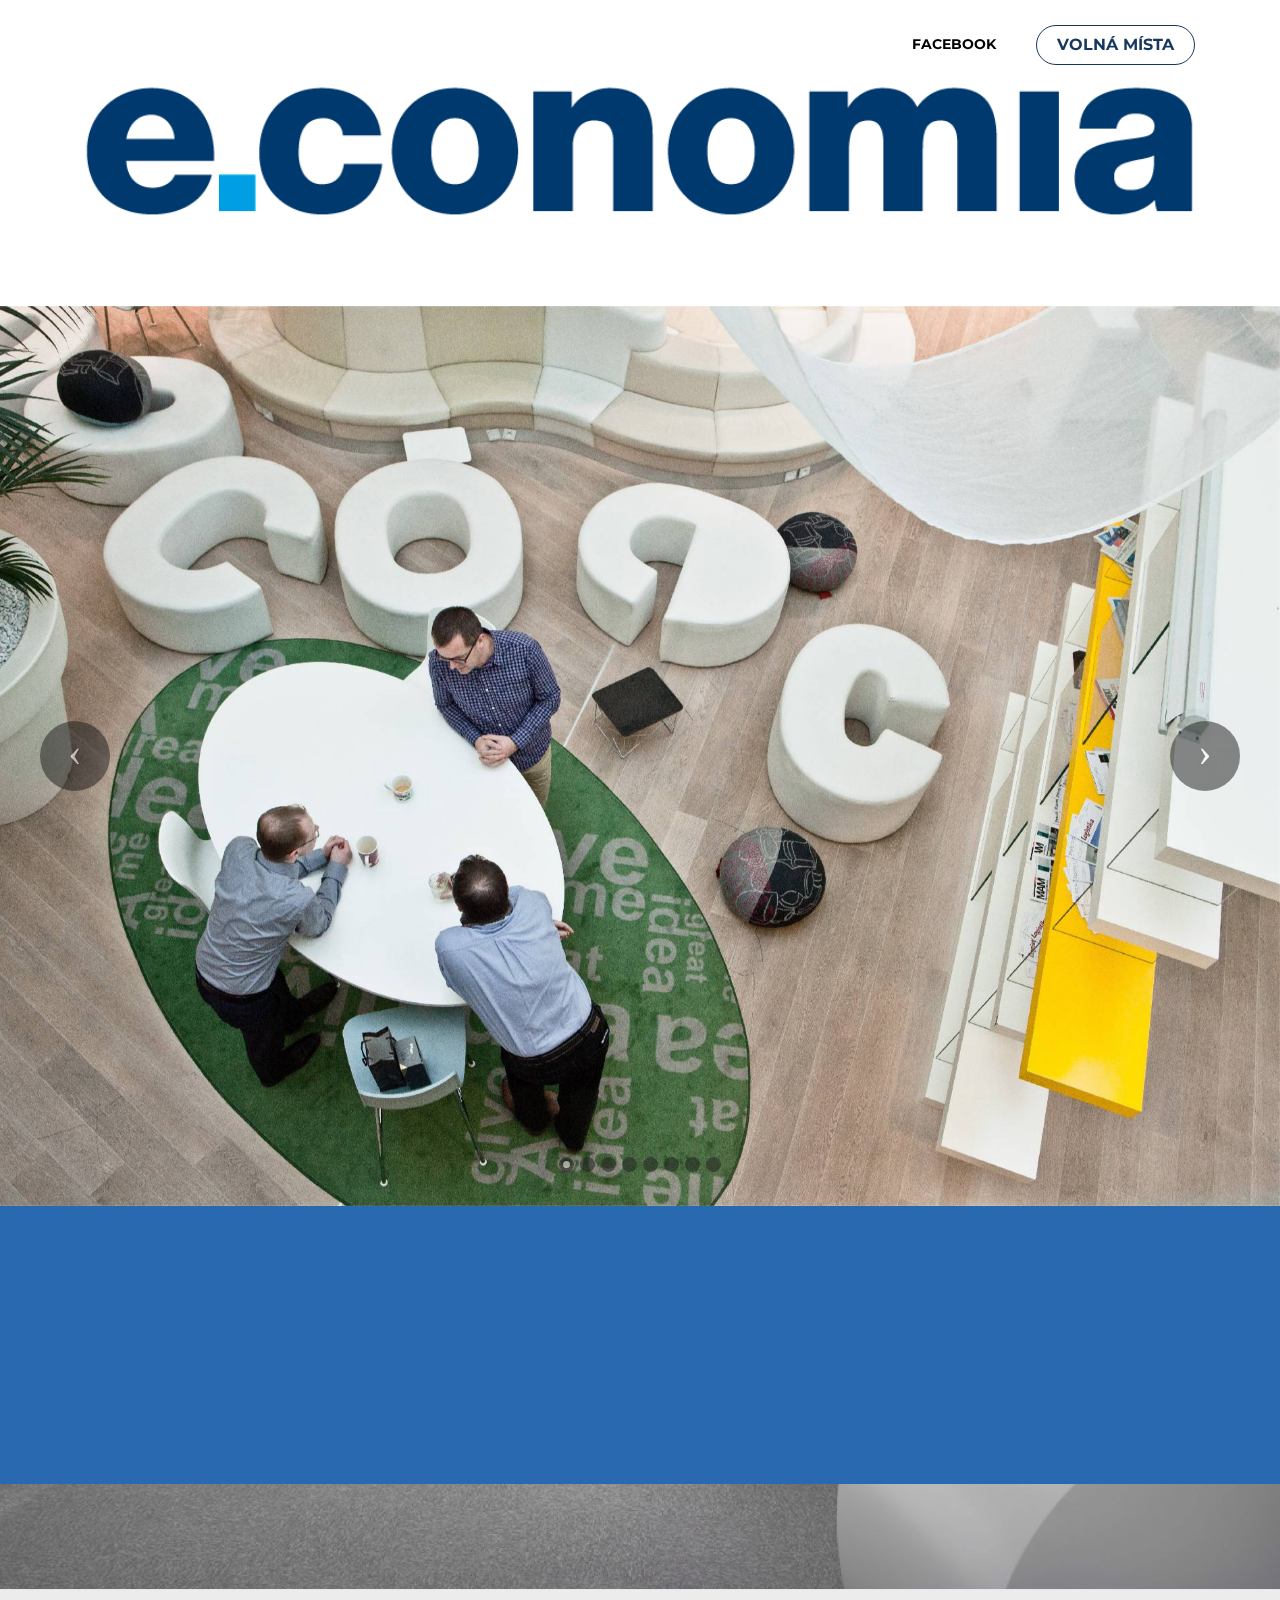
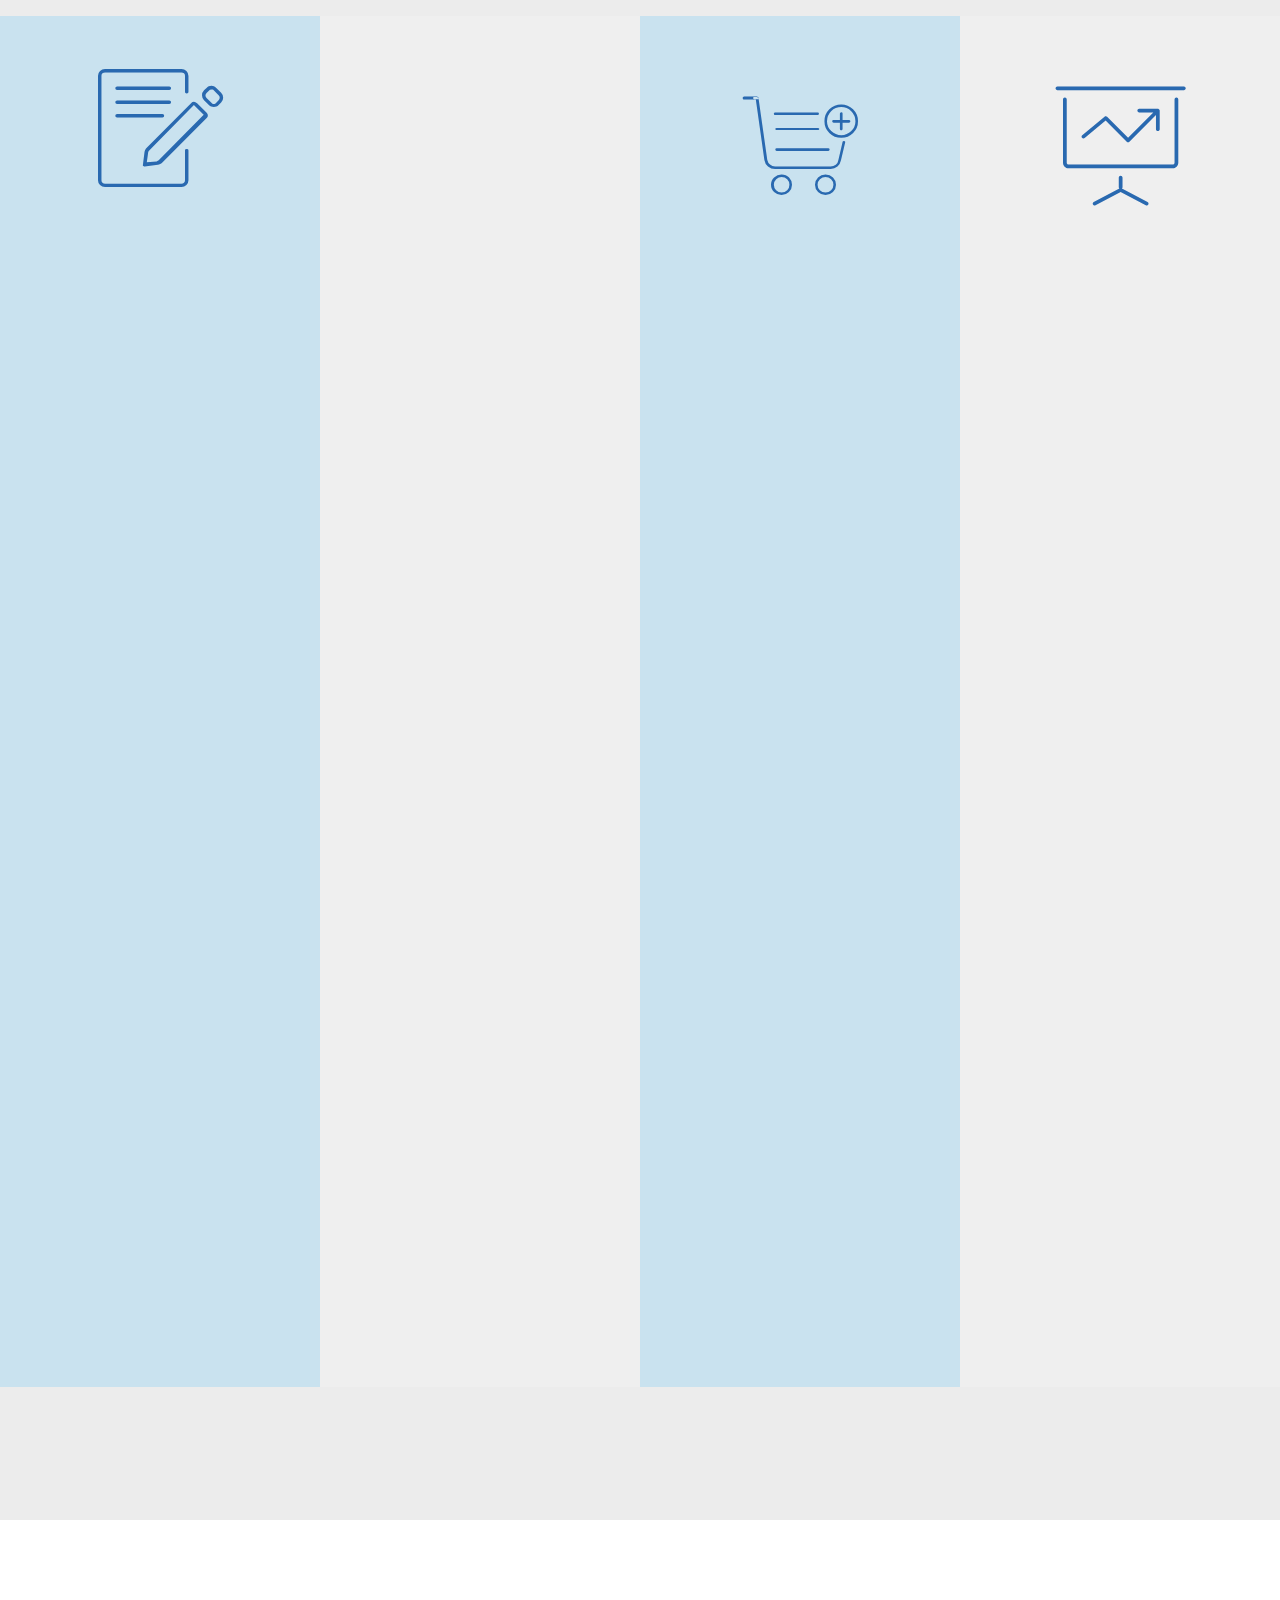
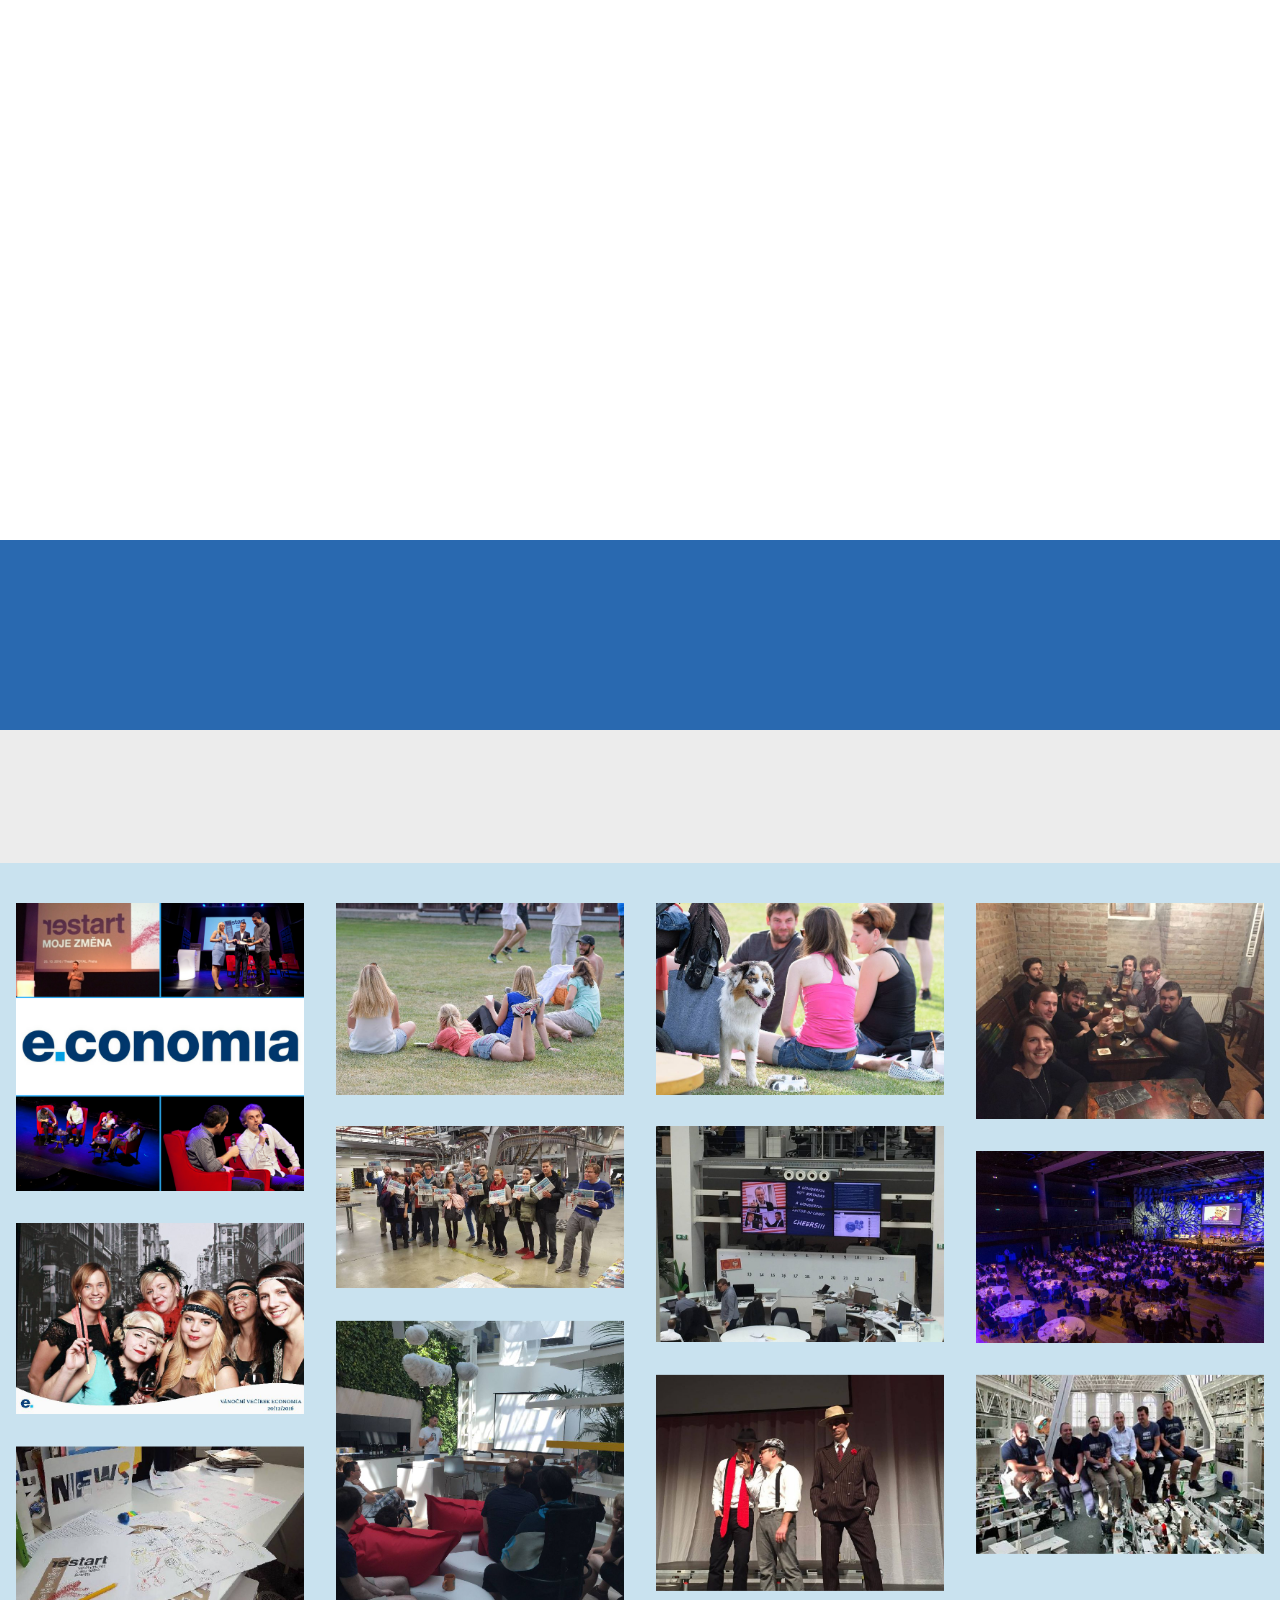
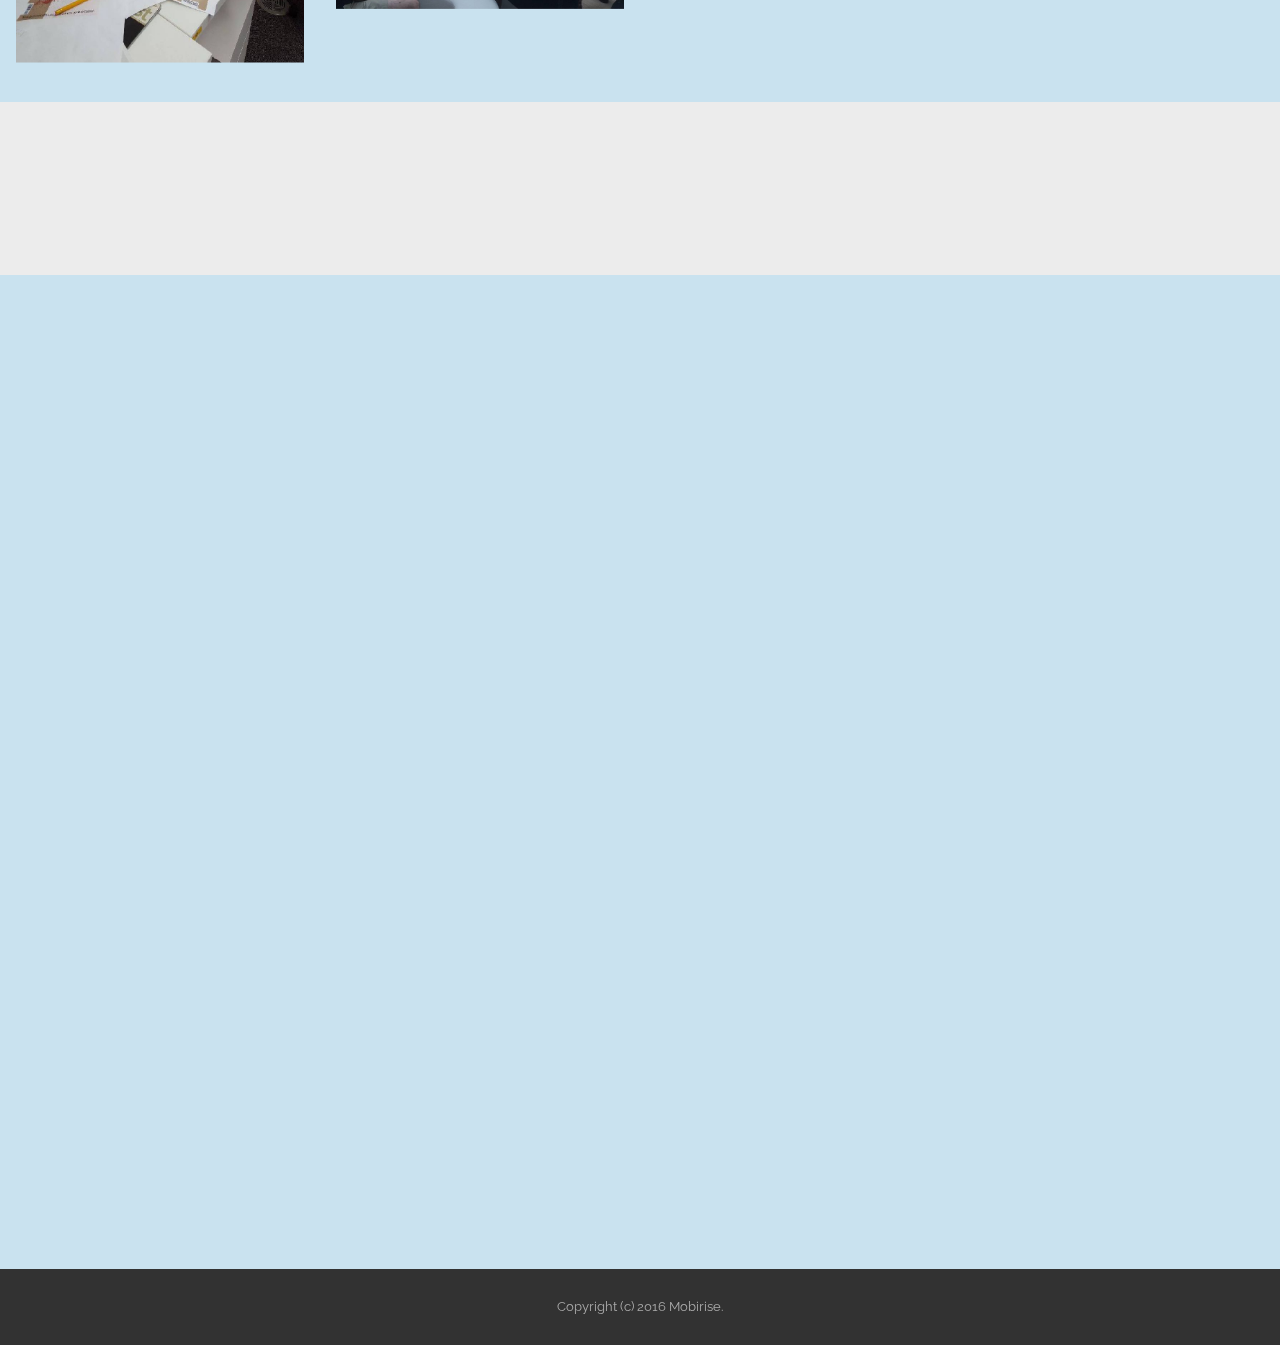
==== index.html @ 0876013c "krokliky přes ikony" ====
<!DOCTYPE html>
<html>
<head>
  <!-- Site made with Mobirise Website Builder v3.8.5, https://mobirise.com -->
  <meta charset="UTF-8">
  <meta http-equiv="X-UA-Compatible" content="IE=edge">
  <meta name="generator" content="Mobirise v3.8.5, mobirise.com">
  <meta name="viewport" content="width=device-width, initial-scale=1">
  <link rel="shortcut icon" href="assets/images/economia-motiv-e-128x99-64.jpg" type="image/x-icon">
  <meta name="description" content="">
  
  <link rel="stylesheet" href="https://fonts.googleapis.com/css?family=Lora:400,700,400italic,700italic&amp;subset=latin">
  <link rel="stylesheet" href="https://fonts.googleapis.com/css?family=Montserrat:400,700">
  <link rel="stylesheet" href="https://fonts.googleapis.com/css?family=Raleway:100,100i,200,200i,300,300i,400,400i,500,500i,600,600i,700,700i,800,800i,900,900i">
  <link rel="stylesheet" href="assets/et-line-font-plugin/style.css">
  <link rel="stylesheet" href="assets/bootstrap-material-design-font/css/material.css">
  <link rel="stylesheet" href="assets/web/assets/mobirise-icons/mobirise-icons.css">
  <link rel="stylesheet" href="assets/tether/tether.min.css">
  <link rel="stylesheet" href="assets/bootstrap/css/bootstrap.min.css">
  <link rel="stylesheet" href="assets/socicon/css/socicon.min.css">
  <link rel="stylesheet" href="assets/animate.css/animate.min.css">
  <link rel="stylesheet" href="assets/dropdown/css/style.css">
  <link rel="stylesheet" href="assets/theme/css/style.css">
  <link rel="stylesheet" href="assets/mobirise-gallery/style.css">
  <link rel="stylesheet" href="assets/mobirise/css/mbr-additional.css" type="text/css">
  
  
  
</head>
<body>

<!-- Google Analytics -->
<script>
  (function(i,s,o,g,r,a,m){i['GoogleAnalyticsObject']=r;i[r]=i[r]||function(){
  (i[r].q=i[r].q||[]).push(arguments)},i[r].l=1*new Date();a=s.createElement(o),
  m=s.getElementsByTagName(o)[0];a.async=1;a.src=g;m.parentNode.insertBefore(a,m)
  })(window,document,'script','https://www.google-analytics.com/analytics.js','ga');

  ga('create', 'UA-42653677-3', 'auto');
  ga('send', 'pageview');

</script>
<!-- /Google Analytics -->


<section id="menu-0">

    <nav class="navbar navbar-dropdown bg-color transparent">
        <div class="container">

            <div class="mbr-table">
                
                <div class="mbr-table-cell">

                    <button class="navbar-toggler pull-xs-right hidden-md-up" type="button" data-toggle="collapse" data-target="#exCollapsingNavbar">
                        <div class="hamburger-icon"></div>
                    </button>

                    <ul class="nav-dropdown collapse pull-xs-right nav navbar-nav navbar-toggleable-sm" id="exCollapsingNavbar"><li class="nav-item"><a class="nav-link link" href="https://www.facebook.com/Economiaas/?ref=aymt_homepage_panel" target="_blank">FACEBOOK</a></li><li class="nav-item nav-btn"><a class="nav-link btn btn-secondary-outline btn-secondary" href="http://economia.jobs.cz/" target="_blank">VOLNÁ MÍSTA</a></li></ul>
                    <button hidden="" class="navbar-toggler navbar-close" type="button" data-toggle="collapse" data-target="#exCollapsingNavbar">
                        <div class="close-icon"></div>
                    </button>

                </div>
            </div>

        </div>
    </nav>

</section>

<section class="engine"><a rel="external" href="https://mobirise.com">best offline site development</a></section><section class="mbr-section article mbr-after-navbar" id="msg-box8-1g" style="background-image: url(assets/images/economia-logo1.gif); padding-top: 200px; padding-bottom: 80px;">

    
    <div class="container">
        <div class="row">
            <div class="col-md-8 col-md-offset-2 text-xs-center">
                <h3 class="mbr-section-title display-2"></h3>
                <div class="lead"><h3></h3></div>
                
            </div>
        </div>
    </div>

</section>

<section class="mbr-slider mbr-section mbr-section__container carousel slide mbr-section-nopadding" data-ride="carousel" data-keyboard="false" data-wrap="true" data-pause="false" data-interval="4000" id="slider-1l">
    <div>
        <div>
            <div>
                <ol class="carousel-indicators">
                    <li data-app-prevent-settings="" data-target="#slider-1l" data-slide-to="0" class="active"></li><li data-app-prevent-settings="" data-target="#slider-1l" data-slide-to="1"></li><li data-app-prevent-settings="" data-target="#slider-1l" data-slide-to="2"></li><li data-app-prevent-settings="" data-target="#slider-1l" class="" data-slide-to="3"></li><li data-app-prevent-settings="" data-target="#slider-1l" data-slide-to="4"></li><li data-app-prevent-settings="" data-target="#slider-1l" data-slide-to="5"></li><li data-app-prevent-settings="" data-target="#slider-1l" data-slide-to="6"></li><li data-app-prevent-settings="" data-target="#slider-1l" data-slide-to="7"></li>
                </ol>
                <div class="carousel-inner" role="listbox">
                    <div class="mbr-section mbr-section-hero carousel-item dark center mbr-section-full active" data-bg-video-slide="false" style="background-image: url(assets/images/newsroom-10-f-2000x1333-44.jpg);">
                        <div class="mbr-table-cell">
                            
                            <div class="container-slide container">
                                
                                <div class="row">
                                    <div class="col-md-8 col-md-offset-2 text-xs-center">
                                        
                                        

                                        
                                    </div>
                                </div>
                            </div>
                        </div>
                    </div><div class="mbr-section mbr-section-hero carousel-item dark center mbr-section-full" data-bg-video-slide="false" style="background-image: url(assets/images/newsroom-9-f-2000x1333-1.jpg);">
                        <div class="mbr-table-cell">
                            
                            <div class="container-slide container">
                                
                                <div class="row">
                                    <div class="col-md-8 col-md-offset-3 text-xs-right">
                                        
                                        

                                        
                                    </div>
                                </div>
                            </div>
                        </div>
                    </div><div class="mbr-section mbr-section-hero carousel-item dark center mbr-section-full" data-bg-video-slide="false" style="background-image: url(assets/images/newsroom-1-f-2000x1333-44.jpg);">
                        <div class="mbr-table-cell">
                            
                            <div class="container-slide container">
                                
                                <div class="row">
                                    <div class="col-md-8 col-md-offset-2 text-xs-center">
                                        
                                        

                                        
                                    </div>
                                </div>
                            </div>
                        </div>
                    </div><div class="mbr-section mbr-section-hero carousel-item dark center mbr-section-full" data-bg-video-slide="false" style="background-image: url(assets/images/newsroom-10-f-2000x1333-44.jpg);">
                        <div class="mbr-table-cell">
                            
                            <div class="container-slide container">
                                
                                <div class="row">
                                    <div class="col-md-8 col-md-offset-2 text-xs-center">
                                        
                                        

                                        
                                    </div>
                                </div>
                            </div>
                        </div>
                    </div><div class="mbr-section mbr-section-hero carousel-item dark center mbr-section-full" data-bg-video-slide="false" style="background-image: url(assets/images/newsroom-7-f-2000x1333-24.jpg);">
                        <div class="mbr-table-cell">
                            
                            <div class="container-slide container">
                                
                                <div class="row">
                                    <div class="col-md-8 col-md-offset-2 text-xs-center">
                                        
                                        

                                        
                                    </div>
                                </div>
                            </div>
                        </div>
                    </div><div class="mbr-section mbr-section-hero carousel-item dark center mbr-section-full" data-bg-video-slide="false" style="background-image: url(assets/images/newsroom-4-f-2000x1333-48.jpg);">
                        <div class="mbr-table-cell">
                            
                            <div class="container-slide container">
                                
                                <div class="row">
                                    <div class="col-md-8 col-md-offset-2 text-xs-center">
                                        
                                        

                                        
                                    </div>
                                </div>
                            </div>
                        </div>
                    </div><div class="mbr-section mbr-section-hero carousel-item dark center mbr-section-full" data-bg-video-slide="false" style="background-image: url(assets/images/newsroom-6-f-2000x1333-53.jpg);">
                        <div class="mbr-table-cell">
                            
                            <div class="container-slide container">
                                
                                <div class="row">
                                    <div class="col-md-8 col-md-offset-2 text-xs-center">
                                        
                                        

                                        
                                    </div>
                                </div>
                            </div>
                        </div>
                    </div><div class="mbr-section mbr-section-hero carousel-item dark center mbr-section-full" data-bg-video-slide="false" style="background-image: url(assets/images/newsroom-9-f-2000x1333-1.jpg);">
                        <div class="mbr-table-cell">
                            
                            <div class="container-slide container">
                                
                                <div class="row">
                                    <div class="col-md-8 col-md-offset-3 text-xs-right">
                                        
                                        

                                        
                                    </div>
                                </div>
                            </div>
                        </div>
                    </div>
                </div>

                <a data-app-prevent-settings="" class="left carousel-control" role="button" data-slide="prev" href="#slider-1l">
                    <span class="icon-prev" aria-hidden="true"></span>
                    <span class="sr-only">Previous</span>
                </a>
                <a data-app-prevent-settings="" class="right carousel-control" role="button" data-slide="next" href="#slider-1l">
                    <span class="icon-next" aria-hidden="true"></span>
                    <span class="sr-only">Next</span>
                </a>
            </div>
        </div>
    </div>
</section>

<section class="mbr-info mbr-info-extra mbr-section mbr-section-md-padding" id="msg-box1-1m" style="background-color: rgb(41, 105, 176); padding-top: 60px; padding-bottom: 30px;">

    
    <div class="container">
        <div class="row">


            <div class="mbr-table-md-up">
                <div class="mbr-table-cell col-md-4">
                    <div class="text-xs-center"> <a class="btn btn-white" href="http://economia.jobs.cz/" target="_blank"><span class="mbri-smile-face mbr-iconfont mbr-iconfont-btn" style="color: rgb(41, 105, 176);"></span>VOLNÉ POZICE</a> <a class="btn btn-white" href="https://www.facebook.com/Economiaas/?ref=aymt_homepage_panel" target="_blank"><span class="etl-icon icon-facebook mbr-iconfont mbr-iconfont-btn" style="color: rgb(41, 105, 176);"></span>FACEBOOK&nbsp;</a></div>
                </div>

                <div class="mbr-table-cell mbr-right-padding-md-up col-md-8 text-xs-center">
                    <h2 class="mbr-info-subtitle mbr-section-subtitle">NEJSME JENOM NOVINY</h2>
                    <h3 class="mbr-info-title mbr-section-title display-2"><br>Pracují s námi profesionálové z oblasti IT, e-commerce, obchodu, financí a mnoha dalších. Jsme moderní a inovativní mediální dům. <br>Realizujeme zajímavé projekty a zkoušíme nové věci. <br>Hledáme kolegy, kteří nejsou líní a chtějí na sobě pracovat. <br>Nabízíme možnost jak zkušeným profesionálům, tak absolventům s chutí učit se nové věci.</h3>
                </div>

            </div>


            


        </div>
    </div>
</section>

<section class="mbr-section article mbr-parallax-background" id="msg-box8-1n" style="background-image: url(assets/images/tisk-economia-16-2000x1498-24.jpg); padding-top: 40px; padding-bottom: 40px;">

    <div class="mbr-overlay" style="opacity: 0.3; background-color: rgb(193, 193, 193);">
    </div>
    <div class="container">
        <div class="row">
            <div class="col-md-8 col-md-offset-2 text-xs-center">
                <h3 class="mbr-section-title display-2">CO VŠECHNO DĚLÁME</h3>
                
                
            </div>
        </div>
    </div>

</section>

<section class="mbr-cards mbr-section mbr-section-nopadding" id="features2-1j" style="background-color: rgb(239, 239, 239);">

        

    <div class="mbr-cards-row row striped">

        <div class="mbr-cards-col col-xs-12 col-lg-3" style="padding-top: 0px; padding-bottom: 0px;">
            <div class="container">
                <div class="card cart-block">
                    <div class="card-img"><span class="mbri-edit mbr-iconfont mbr-iconfont-features2" style="font-size: 160px; color: rgb(41, 105, 176);"></span></div>
                    <div class="card-block">
                        <h4 class="card-title">REDAKCE</h4>
                        
                        <p class="card-text">Pro mladé lidi, kteří mají chuť do práce a aspoň trochu zvědavosti, je náš newsroom tím nejlepším místem, kde začít s novinařinou.<br><br></p>
                        <div class="card-btn"><a href="http://economia.jobs.cz/" class="btn btn-primary" target="_blank">VOLNÉ POZICE</a></div>
                    </div>
                </div>
            </div>
        </div>
        <div class="mbr-cards-col col-xs-12 col-lg-3" style="padding-top: 0px; padding-bottom: 0px;">
            <div class="container">
                <div class="card cart-block">
                    <div class="card-img"><a href="https://mobirise.com" class="mbri-responsive mbr-iconfont mbr-iconfont-features2" style="color: rgb(41, 105, 176);"></a></div>
                    <div class="card-block">
                        <h4 class="card-title">IT &amp; PRODUKT &nbsp;</h4>
                        
                        <p class="card-text">Nekoukáme na to, co z IT umíš, ale na to, co bys mohl umět. Používáme mnoho moderních technologií. Není nutné, abys všechny znal, stačí, když nás necháš, abychom tě je naučili.</p>
                        <div class="card-btn"><a href="http://economia.jobs.cz/" class="btn btn-primary" target="_blank">VOLNÉ POZICE</a></div>
                    </div>
                </div>
            </div>
        </div>
        <div class="mbr-cards-col col-xs-12 col-lg-3" style="padding-top: 0px; padding-bottom: 0px;">
            <div class="container">
                <div class="card cart-block">
                    <div class="card-img"><span class="mbri-cart-add mbr-iconfont mbr-iconfont-features2" style="color: rgb(41, 105, 176);"></span></div>
                    <div class="card-block">
                        <h4 class="card-title">OBCHOD</h4>
                        
                        <p class="card-text">Našimi klienty jsou velké nadnárodní firmy i malí podnikatelé. Umíme jim nabídnou i mnoho služeb od banneru po mezinárodní event. U nás je obchodník konzultantem.</p>
                        <div class="card-btn"><a href="http://economia.jobs.cz/" class="btn btn-primary" target="_blank">VOLNÉ POZICE</a></div>
                    </div>
                </div>
            </div>
        </div>
        <div class="mbr-cards-col col-xs-12 col-lg-3" style="padding-top: 0px; padding-bottom: 0px;">
            <div class="container">
                <div class="card cart-block">
                    <div class="card-img"><span class="etl-icon icon-presentation mbr-iconfont mbr-iconfont-features2" style="color: rgb(41, 105, 176);"></span></div>
                    <div class="card-block">
                        <h4 class="card-title">SPECIALISTÉ</h4>
                        
                        <p class="card-text">Finance, produkty, personalistika, e-commerce, back office, office management, marketing, event management - ve všech těchto profesích se u nás uplatníte.</p>
                        <div class="card-btn"><a href="http://economia.jobs.cz/" class="btn btn-primary" target="_blank">VOLNÉ POZICE</a></div>
                    </div>
                </div>
            </div>
        </div>
        
        
    </div>
</section>

<section class="mbr-cards mbr-section mbr-section-nopadding" id="features1-17" style="background-color: rgb(239, 239, 239);">

        

    <div class="mbr-cards-row row striped">

        <div class="mbr-cards-col col-xs-12 col-lg-3" style="padding-top: 40px; padding-bottom: 40px;">
            <div class="container">
                <div class="card cart-block">
                    <div class="card-img"><img src="assets/images/portretky-4-f-600x600-28.jpg" class="card-img-top"></div>
                    <div class="card-block">
                        <h4 class="card-title">Zuzka, zástupkyně ředitele redakcí&nbsp;</h4>
                        <h5 class="card-subtitle">&nbsp;<br>"Máme tu velmi talentované mladé lidi."</h5>
                        <p class="card-text">"Není moc míst, kde má začínající novinář šanci psát zároveň do novin, na dva weby, točit videa nebo třeba moderovat prestižní konference. <br>Kde může vyrůst po boku nejlepších novinářů z Česka nebo být u toho, když vznikají unikátní projekty populární DVTV.  Newsroom Economie takovým místem je. Možnosti, které nabízí, nikde jinde nenajdete.&nbsp;Práh Economie jsem poprvé překročila v roce 2001. Nastupovala jsem na pozici juniorní redaktorky do – pro mě – nejlepších novin v Česku. Už tehdy mě obklopovali skvělí kolegové, od nichž jsem se mohla učit. Totéž platí i dnes."</p>
                        
                    </div>
                </div>
            </div>
        </div>
        <div class="mbr-cards-col col-xs-12 col-lg-3" style="padding-top: 40px; padding-bottom: 40px;">
            <div class="container">
                <div class="card cart-block">
                    <div class="card-img"><img src="assets/images/portretky-7-f-600x600-12.jpg" class="card-img-top"></div>
                    <div class="card-block">
                        <h4 class="card-title">Petr,&nbsp;šéf vývoje IT</h4>
                        <h5 class="card-subtitle"><br>&nbsp;"Máme toho hodně a šikovné ruce se vždycky hodí!"</h5>
                        <p class="card-text">"V Economii mám na starosti všechny vývojáře. S trochou nadsázky by se dalo říct, &nbsp;že se u nás starám o pohodu v dev teamu, protože zbytek si kluci zařídí sami. Od naplánování sprintu po volbu technologií, design architektury, prostě všechno :)<br><span style="line-height: 1.5;">A za tohle nadšené zapojení klukům moc děkuji, protože vzhledem k tomu, kolik nových technologií se objevuje a my používáme, bychom bez jejich aktvní pomoci byli pouze skanzen obstarožních technologií. Zkrátka, přijď se k nám podívat a uvidíme, zda bychom Tě mohli my něco naučit a ty nám pomoct s vývojem našich produktů."</span><br><br></p>
                        
                    </div>
                </div>
            </div>
        </div>
        <div class="mbr-cards-col col-xs-12 col-lg-3" style="padding-top: 40px; padding-bottom: 40px;">
            <div class="container">
                <div class="card cart-block">
                    <div class="card-img"><img src="assets/images/portretky-6-f-600x600-56.jpg" class="card-img-top"></div>
                    <div class="card-block">
                        <h4 class="card-title">Lucka,&nbsp;account manažerka</h4>
                        <h5 class="card-subtitle"><span style="font-size: 0.875rem; line-height: 1.7857;"><br></span><span style="font-size: 0.875rem; line-height: 1.7857;">&nbsp;"Při své práci oceňuji především inspirativní kolegy, jak z obchodu, tak z jiných oddělení."</span><br></h5>
                        <p class="card-text">"Uznávám, že u výběrového řízení jsem se trochu zapotila, ale na druhou stranu mi férově odhalili, jaká bude realita pozice account manažerky. Je to práce pro dříče a začátky nebyly lehké. Měla jsem ale vždy kam jít pro radu, buď ke svému šéfovi, nebo obchodní koučce. Nikdy mi neřekli, že na mě nemají čas. Myslím, že moje snaha mi přinesla ovoce. Mám stálé portfolio klientů, kteří mi důvěřují, a společně vymýšlíme různé možnosti jejich propagace s pomocí našich on-line médií a printových titulů."&nbsp;</p>
                        
                    </div>
                </div>
            </div>
        </div>
        <div class="mbr-cards-col col-xs-12 col-lg-3" style="padding-top: 40px; padding-bottom: 40px;">
            <div class="container">
                <div class="card cart-block">
                    <div class="card-img"><img src="assets/images/portretky-5-f-600x600-5.jpg" class="card-img-top"></div>
                    <div class="card-block">
                        <h4 class="card-title">Lukáš,&nbsp;produkt manažer</h4>
                        <h5 class="card-subtitle"><br>"V životě jdu vždy štěstí naproti a v případě Economie se to rozhodně vyplatilo."</h5>
                        <p class="card-text">"Do Economie jsem nastoupil jako SEO specialista pro Agenturu Najisto. Během pár týdnů jsem dostal šanci se účastnit produktových sezení o tom, kam bude produkt Najista směřovat v budoucnu. Byla to pro mne velká výzva a tvrdě jsem pracoval, abych naplnil veškerá očekávání ve všech směrech. Sám sobě si kladu vysoké cíle, a tak jsem ještě k SEO začal pracovat na změně komunikace na sociálních sítích a redesignu produktového webu.<br>&nbsp;Dostal jsem možnost realizovat své myšlenky a nyní jsem Product Manager portfolia Agentury Najisto."<br></p>
                        
                    </div>
                </div>
            </div>
        </div>
        
        
    </div>
</section>

<section class="mbr-section article mbr-parallax-background" id="msg-box8-j" style="background-image: url(assets/images/tisk-economia-16-2000x1498-240.jpg); padding-top: 40px; padding-bottom: 40px;">

    <div class="mbr-overlay" style="opacity: 0.3; background-color: rgb(193, 193, 193);">
    </div>
    <div class="container">
        <div class="row">
            <div class="col-md-8 col-md-offset-2 text-xs-center">
                <h3 class="mbr-section-title display-2">PROČ K NÁM&nbsp;</h3>
                
                
            </div>
        </div>
    </div>

</section>

<section class="mbr-cards mbr-section mbr-section-nopadding" id="features4-18" style="background-color: rgb(255, 255, 255);">

    

    <div class="mbr-cards-row row">
        <div class="mbr-cards-col col-xs-12 col-lg-3" style="padding-top: 80px; padding-bottom: 40px;">
            <div class="container">
                <div class="card cart-block">
                    <div class="card-img iconbox"><a href="http://economia.jobs.cz/" target="_blank" class="mbri-map-pin mbr-iconfont mbr-iconfont-features4" style="font-size: 120px; color: rgb(41, 105, 176);"></a></div>
                    <div class="card-block">
                        <h4 class="card-title">Lokalita - Karlín</h4>
                        
                        <p class="card-text">Tolik možností, kam jít na oběd, že si nemůžeš vybrat. <br>Kolem nás je nejméně 10 kaváren, kde často schůzujeme. &nbsp;<br>Jsme v Karlíně, kousek od metra Křižíkova. <br>Sídlíme v NEJMODERNĚJŠÍM NEWSROOMU střední Evropy.<br>Máme RELAX ZÓNU, moderní zasedačky, TICHÁ MÍSTA, vybavené kuchyňky. Natáčí se u nás DVTV, na chodbách potkáváš zajímavé osobnosti.</p>
                        
                    </div>
                </div>
            </div>
        </div>
        <div class="mbr-cards-col col-xs-12 col-lg-3" style="padding-top: 80px; padding-bottom: 40px;">
            <div class="container">
                <div class="card cart-block">
                    <div class="card-img iconbox"><a href="http://economia.jobs.cz/" target="_blank" class="mbri-rocket mbr-iconfont mbr-iconfont-features4" style="font-size: 120px; color: rgb(44, 130, 201);"></a></div>
                    <div class="card-block">
                        <h4 class="card-title">Aktivity</h4>
                        
                        <p class="card-text">V létě máme SPORTOVNÍ DEN, v zimě VÁNOČNÍ VEČÍREK a DRAŽBU DÁRKŮ pro neziskovky. Neziskovky hodně podporujeme a každoročně PEČEME PRO DOBROU VĚC. <br>V roce 2016 jsme měli VÍCE NEŽ 60 VZDĚLÁVACÍCH AKCÍ A WORKSHOPŮ. <br>Realizovali jsme několik specializovaných rozvojových programů. <br>Jezdíme na KONFERENCE, MEETUPY a hodně jich i sami pořádáme.&nbsp;</p>
                        
                    </div>
                </div>
          </div>
        </div>
        <div class="mbr-cards-col col-xs-12 col-lg-3" style="padding-top: 80px; padding-bottom: 40px;">
            <div class="container">
                <div class="card cart-block">
                    <div class="card-img iconbox"><a href="http://economia.jobs.cz/" class="mbri-sun mbr-iconfont mbr-iconfont-features4" style="font-size: 120px; color: rgb(41, 105, 176);"></a></div>
                    <div class="card-block">
                        <h4 class="card-title">Benefity</h4>
                        
                        <p class="card-text">STRAVENKY, 5 TÝDNŮ DOVOLENÉ, SICK DAYS, MULTISPORT KARTIČKA, MOBIL S TARIFEM, NOTEBOOK jsou samozřejmost. U nás HOME OFFICE není jen slovo, skutečně jej využíváme. Znáš BRING YOUR OWN DEVICE? To znamená, že ti zaplatíme, když budeteš používat vlastní notebook. V systému CAFETERIA si vybereš se slevou více než 4500 služeb. A máme LEKTORA ANGLIČTINY, který je s námi denně v práci.</p>
                        
                    </div>
                </div>
            </div>
        </div>
        <div class="mbr-cards-col col-xs-12 col-lg-3" style="padding-top: 80px; padding-bottom: 40px;">
            <div class="container">
                <div class="card cart-block">
                    <div class="card-img iconbox"><a href="http://economia.jobs.cz/" target="_blank" class="etl-icon icon-chat mbr-iconfont mbr-iconfont-features4" style="font-size: 120px; color: rgb(41, 105, 176);"></a></div>
                    <div class="card-block">
                        <h4 class="card-title">Zajímáme se o vás</h4>
                        
                        <p class="card-text">Ceníme si talentu, pro zaměstnance máme TALENTOVÝ PROGRAM. <br>NEHÁZÍME DO VODY. To není náš styl práce s novými kolegy, všem se věnujeme. <br>BAVÍME SE S TEBOU. Manažeři se pravidelně setkávájí se svými kolegy.<br>NIC TI NEUTEČE. Máme firemní Facebook a info letter. NIKDO NENÍ MÍŇ NEBO VÍC. Nehrajeme si na tituly a nehoníme si trika, kdo umí víc, prostě spolupracujeme!</p>
                        
                    </div>
                </div>
            </div>
        </div>
        
        
    </div>
</section>

<section class="mbr-section mbr-section-md-padding" id="social-buttons4-v" style="background-color: rgb(41, 105, 176); padding-top: 30px; padding-bottom: 30px;">
    
    <div class="container">
        <div class="row">
            <div class="col-md-8 col-md-offset-2 text-xs-center">
                <h3 class="mbr-section-title display-2">SLEDUJ NÁS</h3>
                <div> <a class="btn btn-social" title="Facebook" target="_blank" href="https://www.facebook.com/Economiaas/"><i class="socicon socicon-facebook"></i></a>     <a class="btn btn-social" title="Tumblr" target="_blank" href="https://www.tumblr.com/blog/opsdevopseconomia"><i class="socicon socicon-tumblr"></i></a> <a class="btn btn-social" title="LinkedIn" target="_blank" href="https://www.linkedin.com/company-beta/49023/"><i class="socicon socicon-linkedin"></i></a>   </div>
            </div>
        </div>
    </div>
</section>

<section class="mbr-section article mbr-parallax-background" id="msg-box8-1p" style="background-image: url(assets/images/tisk-economia-16-2000x1498-24-1.jpg); padding-top: 40px; padding-bottom: 40px;">

    <div class="mbr-overlay" style="opacity: 0.3; background-color: rgb(193, 193, 193);">
    </div>
    <div class="container">
        <div class="row">
            <div class="col-md-8 col-md-offset-2 text-xs-center">
                <h3 class="mbr-section-title display-2">NAHLÉDNI K NÁM&nbsp;</h3>
                
                
            </div>
        </div>
    </div>

</section>

<section class="mbr-gallery mbr-section mbr-section-nopadding mbr-slider-carousel" id="gallery3-1i" data-filter="false" style="background-color: rgb(201, 226, 239); padding-top: 1.5rem; padding-bottom: 1.5rem;">
    <!-- Filter -->
    

    <!-- Gallery -->
    <div class="mbr-gallery-row">
        <div class=" mbr-gallery-layout-default">
            <div>
                <div>
                    <div class="mbr-gallery-item mbr-gallery-item__mobirise3 mbr-gallery-item--p1" data-tags="Responsive" data-video-url="false">
                        <div href="#lb-gallery3-1i" data-slide-to="0" data-toggle="modal">
                            
                            

                            <img alt="" src="assets/images/restart-na-linkedin-2000x2000-82-2000x2000-97.png">
                            
                            <span class="icon-focus"></span>
                            
                        </div>
                    </div><div class="mbr-gallery-item mbr-gallery-item__mobirise3 mbr-gallery-item--p1" data-tags="Creative" data-video-url="false">
                        <div href="#lb-gallery3-1i" data-slide-to="1" data-toggle="modal">
                            
                            

                            <img alt="" src="assets/images/dsc-3300-1-2000x1333-29-2000x1333-82.jpg">
                            
                            <span class="icon-focus"></span>
                            
                        </div>
                    </div><div class="mbr-gallery-item mbr-gallery-item__mobirise3 mbr-gallery-item--p1" data-tags="Animated" data-video-url="false">
                        <div href="#lb-gallery3-1i" data-slide-to="2" data-toggle="modal">
                            
                            

                            <img alt="" src="assets/images/dsc-2953-2000x1333-21-2000x1333-8.jpg">
                            
                            <span class="icon-focus"></span>
                            
                        </div>
                    </div><div class="mbr-gallery-item mbr-gallery-item__mobirise3 mbr-gallery-item--p1" data-tags="Awesome" data-video-url="false">
                        <div href="#lb-gallery3-1i" data-slide-to="3" data-toggle="modal">
                            
                            

                            <img alt="" src="assets/images/img-4086-2000x1500-66-2000x1500-89.jpg">
                            
                            <span class="icon-focus"></span>
                            
                        </div>
                    </div><div class="mbr-gallery-item mbr-gallery-item__mobirise3 mbr-gallery-item--p1" data-tags="Beautiful" data-video-url="false">
                        <div href="#lb-gallery3-1i" data-slide-to="4" data-toggle="modal">
                            
                            

                            <img alt="" src="assets/images/kopie-souboru-20161006-222712-2000x1125-69-2000x1125-67.jpg">
                            
                            <span class="icon-focus"></span>
                            
                        </div>
                    </div><div class="mbr-gallery-item mbr-gallery-item__mobirise3 mbr-gallery-item--p1" data-tags="Responsive" data-video-url="false">
                        <div href="#lb-gallery3-1i" data-slide-to="5" data-toggle="modal">
                            
                            

                            <img alt="" src="assets/images/img-2376-2000x1500-59-2000x1500-23.jpg">
                            
                            <span class="icon-focus"></span>
                            
                        </div>
                    </div><div class="mbr-gallery-item mbr-gallery-item__mobirise3 mbr-gallery-item--p1" data-tags="Animated" data-video-url="false">
                        <div href="#lb-gallery3-1i" data-slide-to="6" data-toggle="modal">
                            
                            

                            <img alt="" src="assets/images/konf-2-2000x1333-69-2000x1333-58.jpg">
                            
                            <span class="icon-focus"></span>
                            
                        </div>
                    </div><div class="mbr-gallery-item mbr-gallery-item__mobirise3 mbr-gallery-item--p1" data-tags="Animated" data-video-url="false">
                        <div href="#lb-gallery3-1i" data-slide-to="7" data-toggle="modal">
                            
                            

                            <img alt="" src="assets/images/hr-verek-2000x1329-55-2000x1329-69.jpg">
                            
                            <span class="icon-focus"></span>
                            
                        </div>
                    </div><div class="mbr-gallery-item mbr-gallery-item__mobirise3 mbr-gallery-item--p1" data-tags="Animated" data-video-url="false">
                        <div href="#lb-gallery3-1i" data-slide-to="8" data-toggle="modal">
                            
                            

                            <img alt="" src="assets/images/img-3296-2000x2000-27-2000x2000-98.jpg">
                            
                            <span class="icon-focus"></span>
                            
                        </div>
                    </div><div class="mbr-gallery-item mbr-gallery-item__mobirise3 mbr-gallery-item--p1" data-tags="Animated" data-video-url="false">
                        <div href="#lb-gallery3-1i" data-slide-to="9" data-toggle="modal">
                            
                            

                            <img alt="" src="assets/images/verek-mui-2000x1500-21-2000x1500-5.jpg">
                            
                            <span class="icon-focus"></span>
                            
                        </div>
                    </div><div class="mbr-gallery-item mbr-gallery-item__mobirise3 mbr-gallery-item--p1" data-tags="Animated" data-video-url="false">
                        <div href="#lb-gallery3-1i" data-slide-to="10" data-toggle="modal">
                            
                            

                            <img alt="" src="assets/images/itna-treverze-2000x1248-83-2000x1248-66.jpg">
                            
                            <span class="icon-focus"></span>
                            
                        </div>
                    </div><div class="mbr-gallery-item mbr-gallery-item__mobirise3 mbr-gallery-item--p1" data-tags="Responsive" data-video-url="false">
                        <div href="#lb-gallery3-1i" data-slide-to="11" data-toggle="modal">
                            
                            

                            <img alt="" src="assets/images/upraveny-restart-1-2000x1500-18-2000x1500-16.jpg">
                            
                            <span class="icon-focus"></span>
                            
                        </div>
                    </div>
                </div>
            </div>
            <div class="clearfix"></div>
        </div>
    </div>

    <!-- Lightbox -->
    <div data-app-prevent-settings="" class="mbr-slider modal fade carousel slide" tabindex="-1" data-keyboard="true" data-interval="false" id="lb-gallery3-1i">
        <div class="modal-dialog">
            <div class="modal-content">
                <div class="modal-body">
                    <ol class="carousel-indicators">
                        <li data-app-prevent-settings="" data-target="#lb-gallery3-1i" class=" active" data-slide-to="0"></li><li data-app-prevent-settings="" data-target="#lb-gallery3-1i" data-slide-to="1"></li><li data-app-prevent-settings="" data-target="#lb-gallery3-1i" data-slide-to="2"></li><li data-app-prevent-settings="" data-target="#lb-gallery3-1i" data-slide-to="3"></li><li data-app-prevent-settings="" data-target="#lb-gallery3-1i" data-slide-to="4"></li><li data-app-prevent-settings="" data-target="#lb-gallery3-1i" data-slide-to="5"></li><li data-app-prevent-settings="" data-target="#lb-gallery3-1i" data-slide-to="6"></li><li data-app-prevent-settings="" data-target="#lb-gallery3-1i" data-slide-to="7"></li><li data-app-prevent-settings="" data-target="#lb-gallery3-1i" data-slide-to="8"></li><li data-app-prevent-settings="" data-target="#lb-gallery3-1i" data-slide-to="9"></li><li data-app-prevent-settings="" data-target="#lb-gallery3-1i" data-slide-to="10"></li><li data-app-prevent-settings="" data-target="#lb-gallery3-1i" data-slide-to="11"></li>
                    </ol>
                    <div class="carousel-inner">
                        <div class="carousel-item active">
                            <img alt="" src="assets/images/restart-na-linkedin-2000x2000-82.png">
                        </div><div class="carousel-item">
                            <img alt="" src="assets/images/dsc-3300-1-2000x1333-29.jpg">
                        </div><div class="carousel-item">
                            <img alt="" src="assets/images/dsc-2953-2000x1333-21.jpg">
                        </div><div class="carousel-item">
                            <img alt="" src="assets/images/img-4086-2000x1500-66.jpg">
                        </div><div class="carousel-item">
                            <img alt="" src="assets/images/kopie-souboru-20161006-222712-2000x1125-69.jpg">
                        </div><div class="carousel-item">
                            <img alt="" src="assets/images/img-2376-2000x1500-59.jpg">
                        </div><div class="carousel-item">
                            <img alt="" src="assets/images/konf-2-2000x1333-69.jpg">
                        </div><div class="carousel-item">
                            <img alt="" src="assets/images/hr-verek-2000x1329-55.jpg">
                        </div><div class="carousel-item">
                            <img alt="" src="assets/images/img-3296-2000x2000-27.jpg">
                        </div><div class="carousel-item">
                            <img alt="" src="assets/images/verek-mui-2000x1500-21.jpg">
                        </div><div class="carousel-item">
                            <img alt="" src="assets/images/itna-treverze-2000x1248-83.jpg">
                        </div><div class="carousel-item">
                            <img alt="" src="assets/images/upraveny-restart-1-2000x1500-18.jpg">
                        </div>
                    </div>
                    <a class="left carousel-control" role="button" data-slide="prev" href="#lb-gallery3-1i">
                        <span class="icon-prev" aria-hidden="true"></span>
                        <span class="sr-only">Previous</span>
                    </a>
                    <a class="right carousel-control" role="button" data-slide="next" href="#lb-gallery3-1i">
                        <span class="icon-next" aria-hidden="true"></span>
                        <span class="sr-only">Next</span>
                    </a>

                    <a class="close" href="#" role="button" data-dismiss="modal">
                        <span aria-hidden="true">×</span>
                        <span class="sr-only">Close</span>
                    </a>
                </div>
            </div>
        </div>
    </div>
</section>

<section class="mbr-section article mbr-parallax-background" id="msg-box8-1q" style="background-image: url(assets/images/tisk-economia-16-2000x1498-24.jpg); padding-top: 80px; padding-bottom: 40px;">

    <div class="mbr-overlay" style="opacity: 0.3; background-color: rgb(193, 193, 193);">
    </div>
    <div class="container">
        <div class="row">
            <div class="col-md-8 col-md-offset-2 text-xs-center">
                <h3 class="mbr-section-title display-2">JAK PROBÍHÁ VÝBĚRKO?</h3>
                
                
            </div>
        </div>
    </div>

</section>

<section class="mbr-section" id="msg-box5-1b" style="background-color: rgb(201, 226, 239); padding-top: 40px; padding-bottom: 40px;">

    
    <div class="container">
        <div class="row">
            <div class="mbr-table-md-up">

              

              <div class="mbr-table-cell mbr-right-padding-md-up col-md-5 text-xs-center text-md-right">
                  <h3 class="mbr-section-title display-2"><span style="color: inherit; line-height: 1.1;">Bude se ti věnovat jedna z našich personalistek (vpravo)&nbsp;</span><br>Kamila, Kristýna nebo Andrea</h3>
                  <div class="lead">

                    <p>1) Pošli životopis nebo odkaz na LinkedIn.<br>2) Podíváme se na něj a nejpozději do týdne se ti ozveme.<br>3) Pak záleží na pozici. Většinou nám ale nestačí jen pohovor, chceme si kolegy vybrat pečlivě.&nbsp;<br>4) Doplněním pohovoru pro nás bývá nějaký test odborných znalostí, on-line osobnostní diagnostika či různé modelové situace.<br>5) Pokud uspěješ, dostaneš nabídku a nastupuješ :)&nbsp;</p>

                  </div>

                  <div><a class="btn btn-primary" href="http://economia.jobs.cz/" target="_blank">VOLNÁ MÍSTA</a></div>
              </div>


              


              <div class="mbr-table-cell mbr-valign-top col-md-7">
                  <div class="mbr-figure"><img src="assets/images/portretky-1-f-1400x1021-55.jpg"></div>
              </div>

            </div>
        </div>
    </div>

</section>

<section class="mbr-footer mbr-section mbr-section-md-padding" id="contacts5-1f" style="background-color: rgb(201, 226, 239); padding-top: 30px; padding-bottom: 30px;">


    <div class="row">
    
            <div class="mbr-company col-xs-12 col-md-6 col-lg-3">

                <div class="mbr-company card">
                    <div><a href="www.economia.jobs.cz" target="_blank"><img src="assets/images/economia-motiv-e-kopie-265x206-14.jpg" class="card-img-top"></a></div>
                    <div class="card-block">
                        <p class="card-text">Pokud jste nenašli pozici, která vás zajíma, nebo se chcete na cokoliv zeptat, budeme rádi, když nám napíšete nebo zavoláte.</p>
                    </div>
                    <ul class="list-group list-group-flush">
                        <li class="list-group-item">
                            <span class="list-group-icon"><span class="etl-icon icon-phone mbr-iconfont-company-contacts5"></span></span>
                            <span class="list-group-text">+420 233 071 111</span>
                        </li>
                        <li class="list-group-item">
                            <span class="list-group-icon"><span class="etl-icon icon-map-pin mbr-iconfont-company-contacts5"></span></span>
                            <span class="list-group-text">Pernerova 47, Praha 8 Karlín</span>
                        </li>
                        <li class="list-group-item active">
                            <span class="list-group-icon"><span class="etl-icon icon-envelope mbr-iconfont-company-contacts5"></span></span>
                            <span class="list-group-text"><a href="mailto:hr@economia.cz">hr@economia.cz</a></span>
                        </li>
                    </ul>
                </div>

            </div>
            <div class="mbr-footer-content col-xs-12 col-md-6 col-lg-3">
                <h4>Zajímá vás?</h4>
                <ul><br><li>IT nebo produkt? <a href="mailto:kristyna.burdova@economia.cz">Napiš Kristýně</a></li><li>Obchod? <a href="mailto:andrea.vykopalova@economia.cz">Napiš Andree</a></li><li>Redakce, finance nebo HR?<a href="mailto:kamila.bartovska@economia.cz"> </a><a href="mailto:kamila.bartovska@economia.cz">Napiš Kamile</a></li><br></ul>
            </div>
            <div class="mbr-footer-content col-xs-12 col-md-6 col-lg-3">
                <p><strong>E-maily na HR konzultantky&nbsp;</strong><br><a href="mailto:kamila.bartovska@economia.cz">kamila.bartovska@economia.cz</a><br><a href="mailto:kristyna.burdova@economia.cz">kristyna.burdova@economia.cz</a><br><a href="mailto:andrea.vykopalova@economia.cz">andrea.vykopalova@economia.cz</a><br><br><br><font color="#7e9b9f" face="Montserrat, sans-serif" size="3"><span style="letter-spacing: -1px; line-height: 20px;"><strong>weby</strong></span></font><br><a href="http://economia.ihned.cz/kariera/proc-k-nam/" target="_blank">www.economia.cz</a><br><a href="http://http://economia.jobs.cz/" target="_blank">www.economia.jobs.cz</a></p>
            </div>
            <div class="col-xs-12 col-md-6 col-lg-3" data-form-type="formoid">

                <div data-form-alert="true">
                    <div hidden="" data-form-alert-success="true">Děkujeme za zprávu, brzy se ozveme. HR tým Economia</div>
                </div>

                <form action="https://mobirise.com/" method="post" data-form-title="MESSAGE">

                    <input type="hidden" value="jIcWFc0xek7koSRO7ZS6IYM807hH0JmyEx86RcWFSUAglSrBsDvoDlja+SOKouS+UuomOnGk9cDbQlye7f1XYfL7u4EZBg9T9QjwX3QVqQJLhf1pmcYxloWkQOg4FuLy" data-form-email="true">

                    

                    <div class="form-group">
                        <label class="form-control-label" for="contacts5-1f-email">Váš e-mail<span class="form-asterisk">*</span></label>
                        <input type="email" class="form-control input-sm input-inverse" name="email" required="" data-form-field="Email" id="contacts5-1f-email">
                    </div>

                    <div class="form-group">
                        <label class="form-control-label" for="contacts5-1f-phone">Odkaz na LinkedIn</label>
                        <input type="tel" class="form-control input-sm input-inverse" name="phone" data-form-field="Phone" id="contacts5-1f-phone">
                    </div>

                    <div class="form-group">
                        <label class="form-control-label" for="contacts5-1f-message">Zpráva</label>
                        <textarea class="form-control input-sm input-inverse" name="message" data-form-field="Message" rows="5" id="contacts5-1f-message"></textarea>
                    </div>

                    <div><button type="submit" class="btn btn-sm btn-info">Kontaktujte nás</button></div>

                </form>

            </div>
        </div>
</section>

<footer class="mbr-small-footer mbr-section mbr-section-nopadding" id="footer1-2" style="background-color: rgb(50, 50, 50); padding-top: 1.75rem; padding-bottom: 1.75rem;">
    
    <div class="container">
        <p class="text-xs-center">Copyright (c) 2016 Mobirise.</p>
    </div>
</footer>


  <script src="assets/web/assets/jquery/jquery.min.js"></script>
  <script src="assets/tether/tether.min.js"></script>
  <script src="assets/bootstrap/js/bootstrap.min.js"></script>
  <script src="assets/smooth-scroll/SmoothScroll.js"></script>
  <script src="assets/viewportChecker/jquery.viewportchecker.js"></script>
  <script src="assets/dropdown/js/script.min.js"></script>
  <script src="assets/touchSwipe/jquery.touchSwipe.min.js"></script>
  <script src="assets/bootstrap-carousel-swipe/bootstrap-carousel-swipe.js"></script>
  <script src="assets/jarallax/jarallax.js"></script>
  <script src="assets/masonry/masonry.pkgd.min.js"></script>
  <script src="assets/imagesloaded/imagesloaded.pkgd.min.js"></script>
  <script src="assets/theme/js/script.js"></script>
  <script src="assets/mobirise-gallery/script.js"></script>
  <script src="assets/formoid/formoid.min.js"></script>
  
  
  <input name="animation" type="hidden">
  </body>
</html>
---- assets/et-line-font-plugin/style.css ----
@font-face {
	font-family: 'et-line';
	src:url('fonts/et-line.eot');
	src:url('fonts/et-line.eot?#iefix') format('embedded-opentype'),
		url('fonts/et-line.woff') format('woff'),
		url('fonts/et-line.ttf') format('truetype'),
		url('fonts/et-line.svg#et-line') format('svg');
	font-weight: normal;
	font-style: normal;
}

/* Use the following CSS code if you want to use data attributes for inserting your icons */
.etl-icon, [data-icon]:before {
	font-family: 'et-line';
	content: attr(data-icon);
	speak: none;
	font-weight: normal;
	font-variant: normal;
	text-transform: none;
	line-height: 1;
	-webkit-font-smoothing: antialiased;
	-moz-osx-font-smoothing: grayscale;
	display:inline-block;
}

/* Use the following CSS code if you want to have a class per icon */
/*
Instead of a list of all class selectors,
you can use the generic selector below, but it's slower:
[class*="icon-"] {
*/
.icon-mobile, .icon-laptop, .icon-desktop, .icon-tablet, .icon-phone, .icon-document, .icon-documents, .icon-search, .icon-clipboard, .icon-newspaper, .icon-notebook, .icon-book-open, .icon-browser, .icon-calendar, .icon-presentation, .icon-picture, .icon-pictures, .icon-video, .icon-camera, .icon-printer, .icon-toolbox, .icon-briefcase, .icon-wallet, .icon-gift, .icon-bargraph, .icon-grid, .icon-expand, .icon-focus, .icon-edit, .icon-adjustments, .icon-ribbon, .icon-hourglass, .icon-lock, .icon-megaphone, .icon-shield, .icon-trophy, .icon-flag, .icon-map, .icon-puzzle, .icon-basket, .icon-envelope, .icon-streetsign, .icon-telescope, .icon-gears, .icon-key, .icon-paperclip, .icon-attachment, .icon-pricetags, .icon-lightbulb, .icon-layers, .icon-pencil, .icon-tools, .icon-tools-2, .icon-scissors, .icon-paintbrush, .icon-magnifying-glass, .icon-circle-compass, .icon-linegraph, .icon-mic, .icon-strategy, .icon-beaker, .icon-caution, .icon-recycle, .icon-anchor, .icon-profile-male, .icon-profile-female, .icon-bike, .icon-wine, .icon-hotairballoon, .icon-globe, .icon-genius, .icon-map-pin, .icon-dial, .icon-chat, .icon-heart, .icon-cloud, .icon-upload, .icon-download, .icon-target, .icon-hazardous, .icon-piechart, .icon-speedometer, .icon-global, .icon-compass, .icon-lifesaver, .icon-clock, .icon-aperture, .icon-quote, .icon-scope, .icon-alarmclock, .icon-refresh, .icon-happy, .icon-sad, .icon-facebook, .icon-twitter, .icon-googleplus, .icon-rss, .icon-tumblr, .icon-linkedin, .icon-dribbble {
	font-family: 'et-line';
	speak: none;
	font-style: normal;
	font-weight: normal;
	font-variant: normal;
	text-transform: none;
	line-height: 1;
	-webkit-font-smoothing: antialiased;
	-moz-osx-font-smoothing: grayscale;
	display:inline-block;
}
.icon-mobile:before {
	content: "\e000";
}
.icon-laptop:before {
	content: "\e001";
}
.icon-desktop:before {
	content: "\e002";
}
.icon-tablet:before {
	content: "\e003";
}
.icon-phone:before {
	content: "\e004";
}
.icon-document:before {
	content: "\e005";
}
.icon-documents:before {
	content: "\e006";
}
.icon-search:before {
	content: "\e007";
}
.icon-clipboard:before {
	content: "\e008";
}
.icon-newspaper:before {
	content: "\e009";
}
.icon-notebook:before {
	content: "\e00a";
}
.icon-book-open:before {
	content: "\e00b";
}
.icon-browser:before {
	content: "\e00c";
}
.icon-calendar:before {
	content: "\e00d";
}
.icon-presentation:before {
	content: "\e00e";
}
.icon-picture:before {
	content: "\e00f";
}
.icon-pictures:before {
	content: "\e010";
}
.icon-video:before {
	content: "\e011";
}
.icon-camera:before {
	content: "\e012";
}
.icon-printer:before {
	content: "\e013";
}
.icon-toolbox:before {
	content: "\e014";
}
.icon-briefcase:before {
	content: "\e015";
}
.icon-wallet:before {
	content: "\e016";
}
.icon-gift:before {
	content: "\e017";
}
.icon-bargraph:before {
	content: "\e018";
}
.icon-grid:before {
	content: "\e019";
}
.icon-expand:before {
	content: "\e01a";
}
.icon-focus:before {
	content: "\e01b";
}
.icon-edit:before {
	content: "\e01c";
}
.icon-adjustments:before {
	content: "\e01d";
}
.icon-ribbon:before {
	content: "\e01e";
}
.icon-hourglass:before {
	content: "\e01f";
}
.icon-lock:before {
	content: "\e020";
}
.icon-megaphone:before {
	content: "\e021";
}
.icon-shield:before {
	content: "\e022";
}
.icon-trophy:before {
	content: "\e023";
}
.icon-flag:before {
	content: "\e024";
}
.icon-map:before {
	content: "\e025";
}
.icon-puzzle:before {
	content: "\e026";
}
.icon-basket:before {
	content: "\e027";
}
.icon-envelope:before {
	content: "\e028";
}
.icon-streetsign:before {
	content: "\e029";
}
.icon-telescope:before {
	content: "\e02a";
}
.icon-gears:before {
	content: "\e02b";
}
.icon-key:before {
	content: "\e02c";
}
.icon-paperclip:before {
	content: "\e02d";
}
.icon-attachment:before {
	content: "\e02e";
}
.icon-pricetags:before {
	content: "\e02f";
}
.icon-lightbulb:before {
	content: "\e030";
}
.icon-layers:before {
	content: "\e031";
}
.icon-pencil:before {
	content: "\e032";
}
.icon-tools:before {
	content: "\e033";
}
.icon-tools-2:before {
	content: "\e034";
}
.icon-scissors:before {
	content: "\e035";
}
.icon-paintbrush:before {
	content: "\e036";
}
.icon-magnifying-glass:before {
	content: "\e037";
}
.icon-circle-compass:before {
	content: "\e038";
}
.icon-linegraph:before {
	content: "\e039";
}
.icon-mic:before {
	content: "\e03a";
}
.icon-strategy:before {
	content: "\e03b";
}
.icon-beaker:before {
	content: "\e03c";
}
.icon-caution:before {
	content: "\e03d";
}
.icon-recycle:before {
	content: "\e03e";
}
.icon-anchor:before {
	content: "\e03f";
}
.icon-profile-male:before {
	content: "\e040";
}
.icon-profile-female:before {
	content: "\e041";
}
.icon-bike:before {
	content: "\e042";
}
.icon-wine:before {
	content: "\e043";
}
.icon-hotairballoon:before {
	content: "\e044";
}
.icon-globe:before {
	content: "\e045";
}
.icon-genius:before {
	content: "\e046";
}
.icon-map-pin:before {
	content: "\e047";
}
.icon-dial:before {
	content: "\e048";
}
.icon-chat:before {
	content: "\e049";
}
.icon-heart:before {
	content: "\e04a";
}
.icon-cloud:before {
	content: "\e04b";
}
.icon-upload:before {
	content: "\e04c";
}
.icon-download:before {
	content: "\e04d";
}
.icon-target:before {
	content: "\e04e";
}
.icon-hazardous:before {
	content: "\e04f";
}
.icon-piechart:before {
	content: "\e050";
}
.icon-speedometer:before {
	content: "\e051";
}
.icon-global:before {
	content: "\e052";
}
.icon-compass:before {
	content: "\e053";
}
.icon-lifesaver:before {
	content: "\e054";
}
.icon-clock:before {
	content: "\e055";
}
.icon-aperture:before {
	content: "\e056";
}
.icon-quote:before {
	content: "\e057";
}
.icon-scope:before {
	content: "\e058";
}
.icon-alarmclock:before {
	content: "\e059";
}
.icon-refresh:before {
	content: "\e05a";
}
.icon-happy:before {
	content: "\e05b";
}
.icon-sad:before {
	content: "\e05c";
}
.icon-facebook:before {
	content: "\e05d";
}
.icon-twitter:before {
	content: "\e05e";
}
.icon-googleplus:before {
	content: "\e05f";
}
.icon-rss:before {
	content: "\e060";
}
.icon-tumblr:before {
	content: "\e061";
}
.icon-linkedin:before {
	content: "\e062";
}
.icon-dribbble:before {
	content: "\e063";
}
---- assets/bootstrap-material-design-font/css/material.css ----
@font-face {
  font-family: 'Material-Design-Icons';
  src: url('../fonts/Material-Design-Icons.eot?3ocs8m');
  src: url('../fonts/Material-Design-Icons.eot?#iefix3ocs8m') format('embedded-opentype'), url('../fonts/Material-Design-Icons.woff?3ocs8m') format('woff'), url('../fonts/Material-Design-Icons.ttf?3ocs8m') format('truetype'), url('../fonts/Material-Design-Icons.svg?3ocs8m#Material-Design-Icons') format('svg');
  font-weight: normal;
  font-style: normal;
}
[class^="mdi-"],
[class*="mdi-"] {
  speak: none;
  display: inline-block;
  font-style: normal;
  font-variant:normal;
  font-weight:normal;
  /*font-size:24px;*/
  line-height:1;
  font-family:'Material-Design-Icons' !important;
  text-rendering: auto;
  
  -webkit-font-smoothing: antialiased;
  -moz-osx-font-smoothing: grayscale;
  -webkit-transform: translate(0, 0);
      -ms-transform: translate(0, 0);
          transform: translate(0, 0);
}
[class^="mdi-"]:before,
[class*="mdi-"]:before {
  display: inline-block;
  speak: none;
  text-decoration: inherit;
}
[class^="mdi-"].pull-left,
[class*="mdi-"].pull-left {
  margin-right: .3em;
}
[class^="mdi-"].pull-right,
[class*="mdi-"].pull-right {
  margin-left: .3em;
}
[class^="mdi-"].mdi-lg:before,
[class*="mdi-"].mdi-lg:before,
[class^="mdi-"].mdi-lg:after,
[class*="mdi-"].mdi-lg:after {
  font-size: 1.33333333em;
  line-height: 0.75em;
  vertical-align: -15%;
}
[class^="mdi-"].mdi-2x:before,
[class*="mdi-"].mdi-2x:before,
[class^="mdi-"].mdi-2x:after,
[class*="mdi-"].mdi-2x:after {
  font-size: 2em;
}
[class^="mdi-"].mdi-3x:before,
[class*="mdi-"].mdi-3x:before,
[class^="mdi-"].mdi-3x:after,
[class*="mdi-"].mdi-3x:after {
  font-size: 3em;
}
[class^="mdi-"].mdi-4x:before,
[class*="mdi-"].mdi-4x:before,
[class^="mdi-"].mdi-4x:after,
[class*="mdi-"].mdi-4x:after {
  font-size: 4em;
}
[class^="mdi-"].mdi-5x:before,
[class*="mdi-"].mdi-5x:before,
[class^="mdi-"].mdi-5x:after,
[class*="mdi-"].mdi-5x:after {
  font-size: 5em;
}
[class^="mdi-device-signal-cellular-"]:after,
[class^="mdi-device-battery-"]:after,
[class^="mdi-device-battery-charging-"]:after,
[class^="mdi-device-signal-cellular-connected-no-internet-"]:after,
[class^="mdi-device-signal-wifi-"]:after,
[class^="mdi-device-signal-wifi-statusbar-not-connected"]:after,
.mdi-device-network-wifi:after {
  opacity: .3;
  position: absolute;
  left: 0;
  top: 0;
  z-index: 1;
  display: inline-block;
  speak: none;
  text-decoration: inherit;
}
[class^="mdi-device-signal-cellular-"]:after {
  content: "\e758";
}
[class^="mdi-device-battery-"]:after {
  content: "\e735";
}
[class^="mdi-device-battery-charging-"]:after {
  content: "\e733";
}
[class^="mdi-device-signal-cellular-connected-no-internet-"]:after {
  content: "\e75d";
}
[class^="mdi-device-signal-wifi-"]:after,
.mdi-device-network-wifi:after {
  content: "\e765";
}
[class^="mdi-device-signal-wifi-statusbasr-not-connected"]:after {
  content: "\e8f7";
}
.mdi-device-signal-cellular-off:after,
.mdi-device-signal-cellular-null:after,
.mdi-device-signal-cellular-no-sim:after,
.mdi-device-signal-wifi-off:after,
.mdi-device-signal-wifi-4-bar:after,
.mdi-device-signal-cellular-4-bar:after,
.mdi-device-battery-alert:after,
.mdi-device-signal-cellular-connected-no-internet-4-bar:after,
.mdi-device-battery-std:after,
.mdi-device-battery-full .mdi-device-battery-unknown:after {
  content: "";
}
.mdi-fw {
  width: 1.28571429em;
  text-align: center;
}
.mdi-ul {
  padding-left: 0;
  margin-left: 2.14285714em;
  list-style-type: none;
}
.mdi-ul > li {
  position: relative;
}
.mdi-li {
  position: absolute;
  left: -2.14285714em;
  width: 2.14285714em;
  top: 0.14285714em;
  text-align: center;
}
.mdi-li.mdi-lg {
  left: -1.85714286em;
}
.mdi-border {
  padding: .2em .25em .15em;
  border: solid 0.08em #eeeeee;
  border-radius: .1em;
}
.mdi-spin {
  -webkit-animation: mdi-spin 2s infinite linear;
  animation: mdi-spin 2s infinite linear;
  -webkit-transform-origin: 50% 50%;
  -ms-transform-origin: 50% 50%;
      transform-origin: 50% 50%;
}
.mdi-pulse {
  -webkit-animation: mdi-spin 1s steps(8) infinite;
  animation: mdi-spin 1s steps(8) infinite;
  -webkit-transform-origin: 50% 50%;
  -ms-transform-origin: 50% 50%;
      transform-origin: 50% 50%;
}
@-webkit-keyframes mdi-spin {
  0% {
    -webkit-transform: rotate(0deg);
    transform: rotate(0deg);
  }
  100% {
    -webkit-transform: rotate(359deg);
    transform: rotate(359deg);
  }
}
@keyframes mdi-spin {
  0% {
    -webkit-transform: rotate(0deg);
    transform: rotate(0deg);
  }
  100% {
    -webkit-transform: rotate(359deg);
    transform: rotate(359deg);
  }
}
.mdi-rotate-90 {
  filter: progid:DXImageTransform.Microsoft.BasicImage(rotation=1);
  -webkit-transform: rotate(90deg);
  -ms-transform: rotate(90deg);
  transform: rotate(90deg);
}
.mdi-rotate-180 {
  filter: progid:DXImageTransform.Microsoft.BasicImage(rotation=2);
  -webkit-transform: rotate(180deg);
  -ms-transform: rotate(180deg);
  transform: rotate(180deg);
}
.mdi-rotate-270 {
  filter: progid:DXImageTransform.Microsoft.BasicImage(rotation=3);
  -webkit-transform: rotate(270deg);
  -ms-transform: rotate(270deg);
  transform: rotate(270deg);
}
.mdi-flip-horizontal {
  filter: progid:DXImageTransform.Microsoft.BasicImage(rotation=0, mirror=1);
  -webkit-transform: scale(-1, 1);
  -ms-transform: scale(-1, 1);
  transform: scale(-1, 1);
}
.mdi-flip-vertical {
  filter: progid:DXImageTransform.Microsoft.BasicImage(rotation=2, mirror=1);
  -webkit-transform: scale(1, -1);
  -ms-transform: scale(1, -1);
  transform: scale(1, -1);
}
:root .mdi-rotate-90,
:root .mdi-rotate-180,
:root .mdi-rotate-270,
:root .mdi-flip-horizontal,
:root .mdi-flip-vertical {
  -webkit-filter: none;
          filter: none;
}
.mdi-stack {
  position: relative;
  display: inline-block;
  width: 2em;
  height: 2em;
  line-height: 2em;
  vertical-align: middle;
}
.mdi-stack-1x,
.mdi-stack-2x {
  position: absolute;
  left: 0;
  width: 100%;
  text-align: center;
}
.mdi-stack-1x {
  line-height: inherit;
}
.mdi-stack-2x {
  font-size: 2em;
}
.mdi-inverse {
  color: #ffffff;
}
/* Start Icons */
.mdi-action-3d-rotation:before {
  content: "\e600";
}
.mdi-action-accessibility:before {
  content: "\e601";
}
.mdi-action-account-balance-wallet:before {
  content: "\e602";
}
.mdi-action-account-balance:before {
  content: "\e603";
}
.mdi-action-account-box:before {
  content: "\e604";
}
.mdi-action-account-child:before {
  content: "\e605";
}
.mdi-action-account-circle:before {
  content: "\e606";
}
.mdi-action-add-shopping-cart:before {
  content: "\e607";
}
.mdi-action-alarm-add:before {
  content: "\e608";
}
.mdi-action-alarm-off:before {
  content: "\e609";
}
.mdi-action-alarm-on:before {
  content: "\e60a";
}
.mdi-action-alarm:before {
  content: "\e60b";
}
.mdi-action-android:before {
  content: "\e60c";
}
.mdi-action-announcement:before {
  content: "\e60d";
}
.mdi-action-aspect-ratio:before {
  content: "\e60e";
}
.mdi-action-assessment:before {
  content: "\e60f";
}
.mdi-action-assignment-ind:before {
  content: "\e610";
}
.mdi-action-assignment-late:before {
  content: "\e611";
}
.mdi-action-assignment-return:before {
  content: "\e612";
}
.mdi-action-assignment-returned:before {
  content: "\e613";
}
.mdi-action-assignment-turned-in:before {
  content: "\e614";
}
.mdi-action-assignment:before {
  content: "\e615";
}
.mdi-action-autorenew:before {
  content: "\e616";
}
.mdi-action-backup:before {
  content: "\e617";
}
.mdi-action-book:before {
  content: "\e618";
}
.mdi-action-bookmark-outline:before {
  content: "\e619";
}
.mdi-action-bookmark:before {
  content: "\e61a";
}
.mdi-action-bug-report:before {
  content: "\e61b";
}
.mdi-action-cached:before {
  content: "\e61c";
}
.mdi-action-check-circle:before {
  content: "\e61d";
}
.mdi-action-class:before {
  content: "\e61e";
}
.mdi-action-credit-card:before {
  content: "\e61f";
}
.mdi-action-dashboard:before {
  content: "\e620";
}
.mdi-action-delete:before {
  content: "\e621";
}
.mdi-action-description:before {
  content: "\e622";
}
.mdi-action-dns:before {
  content: "\e623";
}
.mdi-action-done-all:before {
  content: "\e624";
}
.mdi-action-done:before {
  content: "\e625";
}
.mdi-action-event:before {
  content: "\e626";
}
.mdi-action-exit-to-app:before {
  content: "\e627";
}
.mdi-action-explore:before {
  content: "\e628";
}
.mdi-action-extension:before {
  content: "\e629";
}
.mdi-action-face-unlock:before {
  content: "\e62a";
}
.mdi-action-favorite-outline:before {
  content: "\e62b";
}
.mdi-action-favorite:before {
  content: "\e62c";
}
.mdi-action-find-in-page:before {
  content: "\e62d";
}
.mdi-action-find-replace:before {
  content: "\e62e";
}
.mdi-action-flip-to-back:before {
  content: "\e62f";
}
.mdi-action-flip-to-front:before {
  content: "\e630";
}
.mdi-action-get-app:before {
  content: "\e631";
}
.mdi-action-grade:before {
  content: "\e632";
}
.mdi-action-group-work:before {
  content: "\e633";
}
.mdi-action-help:before {
  content: "\e634";
}
.mdi-action-highlight-remove:before {
  content: "\e635";
}
.mdi-action-history:before {
  content: "\e636";
}
.mdi-action-home:before {
  content: "\e637";
}
.mdi-action-https:before {
  content: "\e638";
}
.mdi-action-info-outline:before {
  content: "\e639";
}
.mdi-action-info:before {
  content: "\e63a";
}
.mdi-action-input:before {
  content: "\e63b";
}
.mdi-action-invert-colors:before {
  content: "\e63c";
}
.mdi-action-label-outline:before {
  content: "\e63d";
}
.mdi-action-label:before {
  content: "\e63e";
}
.mdi-action-language:before {
  content: "\e63f";
}
.mdi-action-launch:before {
  content: "\e640";
}
.mdi-action-list:before {
  content: "\e641";
}
.mdi-action-lock-open:before {
  content: "\e642";
}
.mdi-action-lock-outline:before {
  content: "\e643";
}
.mdi-action-lock:before {
  content: "\e644";
}
.mdi-action-loyalty:before {
  content: "\e645";
}
.mdi-action-markunread-mailbox:before {
  content: "\e646";
}
.mdi-action-note-add:before {
  content: "\e647";
}
.mdi-action-open-in-browser:before {
  content: "\e648";
}
.mdi-action-open-in-new:before {
  content: "\e649";
}
.mdi-action-open-with:before {
  content: "\e64a";
}
.mdi-action-pageview:before {
  content: "\e64b";
}
.mdi-action-payment:before {
  content: "\e64c";
}
.mdi-action-perm-camera-mic:before {
  content: "\e64d";
}
.mdi-action-perm-contact-cal:before {
  content: "\e64e";
}
.mdi-action-perm-data-setting:before {
  content: "\e64f";
}
.mdi-action-perm-device-info:before {
  content: "\e650";
}
.mdi-action-perm-identity:before {
  content: "\e651";
}
.mdi-action-perm-media:before {
  content: "\e652";
}
.mdi-action-perm-phone-msg:before {
  content: "\e653";
}
.mdi-action-perm-scan-wifi:before {
  content: "\e654";
}
.mdi-action-picture-in-picture:before {
  content: "\e655";
}
.mdi-action-polymer:before {
  content: "\e656";
}
.mdi-action-print:before {
  content: "\e657";
}
.mdi-action-query-builder:before {
  content: "\e658";
}
.mdi-action-question-answer:before {
  content: "\e659";
}
.mdi-action-receipt:before {
  content: "\e65a";
}
.mdi-action-redeem:before {
  content: "\e65b";
}
.mdi-action-reorder:before {
  content: "\e65c";
}
.mdi-action-report-problem:before {
  content: "\e65d";
}
.mdi-action-restore:before {
  content: "\e65e";
}
.mdi-action-room:before {
  content: "\e65f";
}
.mdi-action-schedule:before {
  content: "\e660";
}
.mdi-action-search:before {
  content: "\e661";
}
.mdi-action-settings-applications:before {
  content: "\e662";
}
.mdi-action-settings-backup-restore:before {
  content: "\e663";
}
.mdi-action-settings-bluetooth:before {
  content: "\e664";
}
.mdi-action-settings-cell:before {
  content: "\e665";
}
.mdi-action-settings-display:before {
  content: "\e666";
}
.mdi-action-settings-ethernet:before {
  content: "\e667";
}
.mdi-action-settings-input-antenna:before {
  content: "\e668";
}
.mdi-action-settings-input-component:before {
  content: "\e669";
}
.mdi-action-settings-input-composite:before {
  content: "\e66a";
}
.mdi-action-settings-input-hdmi:before {
  content: "\e66b";
}
.mdi-action-settings-input-svideo:before {
  content: "\e66c";
}
.mdi-action-settings-overscan:before {
  content: "\e66d";
}
.mdi-action-settings-phone:before {
  content: "\e66e";
}
.mdi-action-settings-power:before {
  content: "\e66f";
}
.mdi-action-settings-remote:before {
  content: "\e670";
}
.mdi-action-settings-voice:before {
  content: "\e671";
}
.mdi-action-settings:before {
  content: "\e672";
}
.mdi-action-shop-two:before {
  content: "\e673";
}
.mdi-action-shop:before {
  content: "\e674";
}
.mdi-action-shopping-basket:before {
  content: "\e675";
}
.mdi-action-shopping-cart:before {
  content: "\e676";
}
.mdi-action-speaker-notes:before {
  content: "\e677";
}
.mdi-action-spellcheck:before {
  content: "\e678";
}
.mdi-action-star-rate:before {
  content: "\e679";
}
.mdi-action-stars:before {
  content: "\e67a";
}
.mdi-action-store:before {
  content: "\e67b";
}
.mdi-action-subject:before {
  content: "\e67c";
}
.mdi-action-supervisor-account:before {
  content: "\e67d";
}
.mdi-action-swap-horiz:before {
  content: "\e67e";
}
.mdi-action-swap-vert-circle:before {
  content: "\e67f";
}
.mdi-action-swap-vert:before {
  content: "\e680";
}
.mdi-action-system-update-tv:before {
  content: "\e681";
}
.mdi-action-tab-unselected:before {
  content: "\e682";
}
.mdi-action-tab:before {
  content: "\e683";
}
.mdi-action-theaters:before {
  content: "\e684";
}
.mdi-action-thumb-down:before {
  content: "\e685";
}
.mdi-action-thumb-up:before {
  content: "\e686";
}
.mdi-action-thumbs-up-down:before {
  content: "\e687";
}
.mdi-action-toc:before {
  content: "\e688";
}
.mdi-action-today:before {
  content: "\e689";
}
.mdi-action-track-changes:before {
  content: "\e68a";
}
.mdi-action-translate:before {
  content: "\e68b";
}
.mdi-action-trending-down:before {
  content: "\e68c";
}
.mdi-action-trending-neutral:before {
  content: "\e68d";
}
.mdi-action-trending-up:before {
  content: "\e68e";
}
.mdi-action-turned-in-not:before {
  content: "\e68f";
}
.mdi-action-turned-in:before {
  content: "\e690";
}
.mdi-action-verified-user:before {
  content: "\e691";
}
.mdi-action-view-agenda:before {
  content: "\e692";
}
.mdi-action-view-array:before {
  content: "\e693";
}
.mdi-action-view-carousel:before {
  content: "\e694";
}
.mdi-action-view-column:before {
  content: "\e695";
}
.mdi-action-view-day:before {
  content: "\e696";
}
.mdi-action-view-headline:before {
  content: "\e697";
}
.mdi-action-view-list:before {
  content: "\e698";
}
.mdi-action-view-module:before {
  content: "\e699";
}
.mdi-action-view-quilt:before {
  content: "\e69a";
}
.mdi-action-view-stream:before {
  content: "\e69b";
}
.mdi-action-view-week:before {
  content: "\e69c";
}
.mdi-action-visibility-off:before {
  content: "\e69d";
}
.mdi-action-visibility:before {
  content: "\e69e";
}
.mdi-action-wallet-giftcard:before {
  content: "\e69f";
}
.mdi-action-wallet-membership:before {
  content: "\e6a0";
}
.mdi-action-wallet-travel:before {
  content: "\e6a1";
}
.mdi-action-work:before {
  content: "\e6a2";
}
.mdi-alert-error:before {
  content: "\e6a3";
}
.mdi-alert-warning:before {
  content: "\e6a4";
}
.mdi-av-album:before {
  content: "\e6a5";
}
.mdi-av-closed-caption:before {
  content: "\e6a6";
}
.mdi-av-equalizer:before {
  content: "\e6a7";
}
.mdi-av-explicit:before {
  content: "\e6a8";
}
.mdi-av-fast-forward:before {
  content: "\e6a9";
}
.mdi-av-fast-rewind:before {
  content: "\e6aa";
}
.mdi-av-games:before {
  content: "\e6ab";
}
.mdi-av-hearing:before {
  content: "\e6ac";
}
.mdi-av-high-quality:before {
  content: "\e6ad";
}
.mdi-av-loop:before {
  content: "\e6ae";
}
.mdi-av-mic-none:before {
  content: "\e6af";
}
.mdi-av-mic-off:before {
  content: "\e6b0";
}
.mdi-av-mic:before {
  content: "\e6b1";
}
.mdi-av-movie:before {
  content: "\e6b2";
}
.mdi-av-my-library-add:before {
  content: "\e6b3";
}
.mdi-av-my-library-books:before {
  content: "\e6b4";
}
.mdi-av-my-library-music:before {
  content: "\e6b5";
}
.mdi-av-new-releases:before {
  content: "\e6b6";
}
.mdi-av-not-interested:before {
  content: "\e6b7";
}
.mdi-av-pause-circle-fill:before {
  content: "\e6b8";
}
.mdi-av-pause-circle-outline:before {
  content: "\e6b9";
}
.mdi-av-pause:before {
  content: "\e6ba";
}
.mdi-av-play-arrow:before {
  content: "\e6bb";
}
.mdi-av-play-circle-fill:before {
  content: "\e6bc";
}
.mdi-av-play-circle-outline:before {
  content: "\e6bd";
}
.mdi-av-play-shopping-bag:before {
  content: "\e6be";
}
.mdi-av-playlist-add:before {
  content: "\e6bf";
}
.mdi-av-queue-music:before {
  content: "\e6c0";
}
.mdi-av-queue:before {
  content: "\e6c1";
}
.mdi-av-radio:before {
  content: "\e6c2";
}
.mdi-av-recent-actors:before {
  content: "\e6c3";
}
.mdi-av-repeat-one:before {
  content: "\e6c4";
}
.mdi-av-repeat:before {
  content: "\e6c5";
}
.mdi-av-replay:before {
  content: "\e6c6";
}
.mdi-av-shuffle:before {
  content: "\e6c7";
}
.mdi-av-skip-next:before {
  content: "\e6c8";
}
.mdi-av-skip-previous:before {
  content: "\e6c9";
}
.mdi-av-snooze:before {
  content: "\e6ca";
}
.mdi-av-stop:before {
  content: "\e6cb";
}
.mdi-av-subtitles:before {
  content: "\e6cc";
}
.mdi-av-surround-sound:before {
  content: "\e6cd";
}
.mdi-av-timer:before {
  content: "\e6ce";
}
.mdi-av-video-collection:before {
  content: "\e6cf";
}
.mdi-av-videocam-off:before {
  content: "\e6d0";
}
.mdi-av-videocam:before {
  content: "\e6d1";
}
.mdi-av-volume-down:before {
  content: "\e6d2";
}
.mdi-av-volume-mute:before {
  content: "\e6d3";
}
.mdi-av-volume-off:before {
  content: "\e6d4";
}
.mdi-av-volume-up:before {
  content: "\e6d5";
}
.mdi-av-web:before {
  content: "\e6d6";
}
.mdi-communication-business:before {
  content: "\e6d7";
}
.mdi-communication-call-end:before {
  content: "\e6d8";
}
.mdi-communication-call-made:before {
  content: "\e6d9";
}
.mdi-communication-call-merge:before {
  content: "\e6da";
}
.mdi-communication-call-missed:before {
  content: "\e6db";
}
.mdi-communication-call-received:before {
  content: "\e6dc";
}
.mdi-communication-call-split:before {
  content: "\e6dd";
}
.mdi-communication-call:before {
  content: "\e6de";
}
.mdi-communication-chat:before {
  content: "\e6df";
}
.mdi-communication-clear-all:before {
  content: "\e6e0";
}
.mdi-communication-comment:before {
  content: "\e6e1";
}
.mdi-communication-contacts:before {
  content: "\e6e2";
}
.mdi-communication-dialer-sip:before {
  content: "\e6e3";
}
.mdi-communication-dialpad:before {
  content: "\e6e4";
}
.mdi-communication-dnd-on:before {
  content: "\e6e5";
}
.mdi-communication-email:before {
  content: "\e6e6";
}
.mdi-communication-forum:before {
  content: "\e6e7";
}
.mdi-communication-import-export:before {
  content: "\e6e8";
}
.mdi-communication-invert-colors-off:before {
  content: "\e6e9";
}
.mdi-communication-invert-colors-on:before {
  content: "\e6ea";
}
.mdi-communication-live-help:before {
  content: "\e6eb";
}
.mdi-communication-location-off:before {
  content: "\e6ec";
}
.mdi-communication-location-on:before {
  content: "\e6ed";
}
.mdi-communication-message:before {
  content: "\e6ee";
}
.mdi-communication-messenger:before {
  content: "\e6ef";
}
.mdi-communication-no-sim:before {
  content: "\e6f0";
}
.mdi-communication-phone:before {
  content: "\e6f1";
}
.mdi-communication-portable-wifi-off:before {
  content: "\e6f2";
}
.mdi-communication-quick-contacts-dialer:before {
  content: "\e6f3";
}
.mdi-communication-quick-contacts-mail:before {
  content: "\e6f4";
}
.mdi-communication-ring-volume:before {
  content: "\e6f5";
}
.mdi-communication-stay-current-landscape:before {
  content: "\e6f6";
}
.mdi-communication-stay-current-portrait:before {
  content: "\e6f7";
}
.mdi-communication-stay-primary-landscape:before {
  content: "\e6f8";
}
.mdi-communication-stay-primary-portrait:before {
  content: "\e6f9";
}
.mdi-communication-swap-calls:before {
  content: "\e6fa";
}
.mdi-communication-textsms:before {
  content: "\e6fb";
}
.mdi-communication-voicemail:before {
  content: "\e6fc";
}
.mdi-communication-vpn-key:before {
  content: "\e6fd";
}
.mdi-content-add-box:before {
  content: "\e6fe";
}
.mdi-content-add-circle-outline:before {
  content: "\e6ff";
}
.mdi-content-add-circle:before {
  content: "\e700";
}
.mdi-content-add:before {
  content: "\e701";
}
.mdi-content-archive:before {
  content: "\e702";
}
.mdi-content-backspace:before {
  content: "\e703";
}
.mdi-content-block:before {
  content: "\e704";
}
.mdi-content-clear:before {
  content: "\e705";
}
.mdi-content-content-copy:before {
  content: "\e706";
}
.mdi-content-content-cut:before {
  content: "\e707";
}
.mdi-content-content-paste:before {
  content: "\e708";
}
.mdi-content-create:before {
  content: "\e709";
}
.mdi-content-drafts:before {
  content: "\e70a";
}
.mdi-content-filter-list:before {
  content: "\e70b";
}
.mdi-content-flag:before {
  content: "\e70c";
}
.mdi-content-forward:before {
  content: "\e70d";
}
.mdi-content-gesture:before {
  content: "\e70e";
}
.mdi-content-inbox:before {
  content: "\e70f";
}
.mdi-content-link:before {
  content: "\e710";
}
.mdi-content-mail:before {
  content: "\e711";
}
.mdi-content-markunread:before {
  content: "\e712";
}
.mdi-content-redo:before {
  content: "\e713";
}
.mdi-content-remove-circle-outline:before {
  content: "\e714";
}
.mdi-content-remove-circle:before {
  content: "\e715";
}
.mdi-content-remove:before {
  content: "\e716";
}
.mdi-content-reply-all:before {
  content: "\e717";
}
.mdi-content-reply:before {
  content: "\e718";
}
.mdi-content-report:before {
  content: "\e719";
}
.mdi-content-save:before {
  content: "\e71a";
}
.mdi-content-select-all:before {
  content: "\e71b";
}
.mdi-content-send:before {
  content: "\e71c";
}
.mdi-content-sort:before {
  content: "\e71d";
}
.mdi-content-text-format:before {
  content: "\e71e";
}
.mdi-content-undo:before {
  content: "\e71f";
}
.mdi-editor-attach-file:before {
  content: "\e776";
}
.mdi-editor-attach-money:before {
  content: "\e777";
}
.mdi-editor-border-all:before {
  content: "\e778";
}
.mdi-editor-border-bottom:before {
  content: "\e779";
}
.mdi-editor-border-clear:before {
  content: "\e77a";
}
.mdi-editor-border-color:before {
  content: "\e77b";
}
.mdi-editor-border-horizontal:before {
  content: "\e77c";
}
.mdi-editor-border-inner:before {
  content: "\e77d";
}
.mdi-editor-border-left:before {
  content: "\e77e";
}
.mdi-editor-border-outer:before {
  content: "\e77f";
}
.mdi-editor-border-right:before {
  content: "\e780";
}
.mdi-editor-border-style:before {
  content: "\e781";
}
.mdi-editor-border-top:before {
  content: "\e782";
}
.mdi-editor-border-vertical:before {
  content: "\e783";
}
.mdi-editor-format-align-center:before {
  content: "\e784";
}
.mdi-editor-format-align-justify:before {
  content: "\e785";
}
.mdi-editor-format-align-left:before {
  content: "\e786";
}
.mdi-editor-format-align-right:before {
  content: "\e787";
}
.mdi-editor-format-bold:before {
  content: "\e788";
}
.mdi-editor-format-clear:before {
  content: "\e789";
}
.mdi-editor-format-color-fill:before {
  content: "\e78a";
}
.mdi-editor-format-color-reset:before {
  content: "\e78b";
}
.mdi-editor-format-color-text:before {
  content: "\e78c";
}
.mdi-editor-format-indent-decrease:before {
  content: "\e78d";
}
.mdi-editor-format-indent-increase:before {
  content: "\e78e";
}
.mdi-editor-format-italic:before {
  content: "\e78f";
}
.mdi-editor-format-line-spacing:before {
  content: "\e790";
}
.mdi-editor-format-list-bulleted:before {
  content: "\e791";
}
.mdi-editor-format-list-numbered:before {
  content: "\e792";
}
.mdi-editor-format-paint:before {
  content: "\e793";
}
.mdi-editor-format-quote:before {
  content: "\e794";
}
.mdi-editor-format-size:before {
  content: "\e795";
}
.mdi-editor-format-strikethrough:before {
  content: "\e796";
}
.mdi-editor-format-textdirection-l-to-r:before {
  content: "\e797";
}
.mdi-editor-format-textdirection-r-to-l:before {
  content: "\e798";
}
.mdi-editor-format-underline:before {
  content: "\e799";
}
.mdi-editor-functions:before {
  content: "\e79a";
}
.mdi-editor-insert-chart:before {
  content: "\e79b";
}
.mdi-editor-insert-comment:before {
  content: "\e79c";
}
.mdi-editor-insert-drive-file:before {
  content: "\e79d";
}
.mdi-editor-insert-emoticon:before {
  content: "\e79e";
}
.mdi-editor-insert-invitation:before {
  content: "\e79f";
}
.mdi-editor-insert-link:before {
  content: "\e7a0";
}
.mdi-editor-insert-photo:before {
  content: "\e7a1";
}
.mdi-editor-merge-type:before {
  content: "\e7a2";
}
.mdi-editor-mode-comment:before {
  content: "\e7a3";
}
.mdi-editor-mode-edit:before {
  content: "\e7a4";
}
.mdi-editor-publish:before {
  content: "\e7a5";
}
.mdi-editor-vertical-align-bottom:before {
  content: "\e7a6";
}
.mdi-editor-vertical-align-center:before {
  content: "\e7a7";
}
.mdi-editor-vertical-align-top:before {
  content: "\e7a8";
}
.mdi-editor-wrap-text:before {
  content: "\e7a9";
}
.mdi-file-attachment:before {
  content: "\e7aa";
}
.mdi-file-cloud-circle:before {
  content: "\e7ab";
}
.mdi-file-cloud-done:before {
  content: "\e7ac";
}
.mdi-file-cloud-download:before {
  content: "\e7ad";
}
.mdi-file-cloud-off:before {
  content: "\e7ae";
}
.mdi-file-cloud-queue:before {
  content: "\e7af";
}
.mdi-file-cloud-upload:before {
  content: "\e7b0";
}
.mdi-file-cloud:before {
  content: "\e7b1";
}
.mdi-file-file-download:before {
  content: "\e7b2";
}
.mdi-file-file-upload:before {
  content: "\e7b3";
}
.mdi-file-folder-open:before {
  content: "\e7b4";
}
.mdi-file-folder-shared:before {
  content: "\e7b5";
}
.mdi-file-folder:before {
  content: "\e7b6";
}
.mdi-device-access-alarm:before {
  content: "\e720";
}
.mdi-device-access-alarms:before {
  content: "\e721";
}
.mdi-device-access-time:before {
  content: "\e722";
}
.mdi-device-add-alarm:before {
  content: "\e723";
}
.mdi-device-airplanemode-off:before {
  content: "\e724";
}
.mdi-device-airplanemode-on:before {
  content: "\e725";
}
.mdi-device-battery-20:before {
  content: "\e726";
}
.mdi-device-battery-30:before {
  content: "\e727";
}
.mdi-device-battery-50:before {
  content: "\e728";
}
.mdi-device-battery-60:before {
  content: "\e729";
}
.mdi-device-battery-80:before {
  content: "\e72a";
}
.mdi-device-battery-90:before {
  content: "\e72b";
}
.mdi-device-battery-alert:before {
  content: "\e72c";
}
.mdi-device-battery-charging-20:before {
  content: "\e72d";
}
.mdi-device-battery-charging-30:before {
  content: "\e72e";
}
.mdi-device-battery-charging-50:before {
  content: "\e72f";
}
.mdi-device-battery-charging-60:before {
  content: "\e730";
}
.mdi-device-battery-charging-80:before {
  content: "\e731";
}
.mdi-device-battery-charging-90:before {
  content: "\e732";
}
.mdi-device-battery-charging-full:before {
  content: "\e733";
}
.mdi-device-battery-full:before {
  content: "\e734";
}
.mdi-device-battery-std:before {
  content: "\e735";
}
.mdi-device-battery-unknown:before {
  content: "\e736";
}
.mdi-device-bluetooth-connected:before {
  content: "\e737";
}
.mdi-device-bluetooth-disabled:before {
  content: "\e738";
}
.mdi-device-bluetooth-searching:before {
  content: "\e739";
}
.mdi-device-bluetooth:before {
  content: "\e73a";
}
.mdi-device-brightness-auto:before {
  content: "\e73b";
}
.mdi-device-brightness-high:before {
  content: "\e73c";
}
.mdi-device-brightness-low:before {
  content: "\e73d";
}
.mdi-device-brightness-medium:before {
  content: "\e73e";
}
.mdi-device-data-usage:before {
  content: "\e73f";
}
.mdi-device-developer-mode:before {
  content: "\e740";
}
.mdi-device-devices:before {
  content: "\e741";
}
.mdi-device-dvr:before {
  content: "\e742";
}
.mdi-device-gps-fixed:before {
  content: "\e743";
}
.mdi-device-gps-not-fixed:before {
  content: "\e744";
}
.mdi-device-gps-off:before {
  content: "\e745";
}
.mdi-device-location-disabled:before {
  content: "\e746";
}
.mdi-device-location-searching:before {
  content: "\e747";
}
.mdi-device-multitrack-audio:before {
  content: "\e748";
}
.mdi-device-network-cell:before {
  content: "\e749";
}
.mdi-device-network-wifi:before {
  content: "\e74a";
}
.mdi-device-nfc:before {
  content: "\e74b";
}
.mdi-device-now-wallpaper:before {
  content: "\e74c";
}
.mdi-device-now-widgets:before {
  content: "\e74d";
}
.mdi-device-screen-lock-landscape:before {
  content: "\e74e";
}
.mdi-device-screen-lock-portrait:before {
  content: "\e74f";
}
.mdi-device-screen-lock-rotation:before {
  content: "\e750";
}
.mdi-device-screen-rotation:before {
  content: "\e751";
}
.mdi-device-sd-storage:before {
  content: "\e752";
}
.mdi-device-settings-system-daydream:before {
  content: "\e753";
}
.mdi-device-signal-cellular-0-bar:before {
  content: "\e754";
}
.mdi-device-signal-cellular-1-bar:before {
  content: "\e755";
}
.mdi-device-signal-cellular-2-bar:before {
  content: "\e756";
}
.mdi-device-signal-cellular-3-bar:before {
  content: "\e757";
}
.mdi-device-signal-cellular-4-bar:before {
  content: "\e758";
}
.mdi-signal-wifi-statusbar-connected-no-internet-after:before {
  content: "\e8f6";
}
.mdi-device-signal-cellular-connected-no-internet-0-bar:before {
  content: "\e759";
}
.mdi-device-signal-cellular-connected-no-internet-1-bar:before {
  content: "\e75a";
}
.mdi-device-signal-cellular-connected-no-internet-2-bar:before {
  content: "\e75b";
}
.mdi-device-signal-cellular-connected-no-internet-3-bar:before {
  content: "\e75c";
}
.mdi-device-signal-cellular-connected-no-internet-4-bar:before {
  content: "\e75d";
}
.mdi-device-signal-cellular-no-sim:before {
  content: "\e75e";
}
.mdi-device-signal-cellular-null:before {
  content: "\e75f";
}
.mdi-device-signal-cellular-off:before {
  content: "\e760";
}
.mdi-device-signal-wifi-0-bar:before {
  content: "\e761";
}
.mdi-device-signal-wifi-1-bar:before {
  content: "\e762";
}
.mdi-device-signal-wifi-2-bar:before {
  content: "\e763";
}
.mdi-device-signal-wifi-3-bar:before {
  content: "\e764";
}
.mdi-device-signal-wifi-4-bar:before {
  content: "\e765";
}
.mdi-device-signal-wifi-off:before {
  content: "\e766";
}
.mdi-device-signal-wifi-statusbar-1-bar:before {
  content: "\e767";
}
.mdi-device-signal-wifi-statusbar-2-bar:before {
  content: "\e768";
}
.mdi-device-signal-wifi-statusbar-3-bar:before {
  content: "\e769";
}
.mdi-device-signal-wifi-statusbar-4-bar:before {
  content: "\e76a";
}
.mdi-device-signal-wifi-statusbar-connected-no-internet-:before {
  content: "\e76b";
}
.mdi-device-signal-wifi-statusbar-connected-no-internet:before {
  content: "\e76f";
}
.mdi-device-signal-wifi-statusbar-connected-no-internet-2:before {
  content: "\e76c";
}
.mdi-device-signal-wifi-statusbar-connected-no-internet-3:before {
  content: "\e76d";
}
.mdi-device-signal-wifi-statusbar-connected-no-internet-4:before {
  content: "\e76e";
}
.mdi-signal-wifi-statusbar-not-connected-after:before {
  content: "\e8f7";
}
.mdi-device-signal-wifi-statusbar-not-connected:before {
  content: "\e770";
}
.mdi-device-signal-wifi-statusbar-null:before {
  content: "\e771";
}
.mdi-device-storage:before {
  content: "\e772";
}
.mdi-device-usb:before {
  content: "\e773";
}
.mdi-device-wifi-lock:before {
  content: "\e774";
}
.mdi-device-wifi-tethering:before {
  content: "\e775";
}
.mdi-hardware-cast-connected:before {
  content: "\e7b7";
}
.mdi-hardware-cast:before {
  content: "\e7b8";
}
.mdi-hardware-computer:before {
  content: "\e7b9";
}
.mdi-hardware-desktop-mac:before {
  content: "\e7ba";
}
.mdi-hardware-desktop-windows:before {
  content: "\e7bb";
}
.mdi-hardware-dock:before {
  content: "\e7bc";
}
.mdi-hardware-gamepad:before {
  content: "\e7bd";
}
.mdi-hardware-headset-mic:before {
  content: "\e7be";
}
.mdi-hardware-headset:before {
  content: "\e7bf";
}
.mdi-hardware-keyboard-alt:before {
  content: "\e7c0";
}
.mdi-hardware-keyboard-arrow-down:before {
  content: "\e7c1";
}
.mdi-hardware-keyboard-arrow-left:before {
  content: "\e7c2";
}
.mdi-hardware-keyboard-arrow-right:before {
  content: "\e7c3";
}
.mdi-hardware-keyboard-arrow-up:before {
  content: "\e7c4";
}
.mdi-hardware-keyboard-backspace:before {
  content: "\e7c5";
}
.mdi-hardware-keyboard-capslock:before {
  content: "\e7c6";
}
.mdi-hardware-keyboard-control:before {
  content: "\e7c7";
}
.mdi-hardware-keyboard-hide:before {
  content: "\e7c8";
}
.mdi-hardware-keyboard-return:before {
  content: "\e7c9";
}
.mdi-hardware-keyboard-tab:before {
  content: "\e7ca";
}
.mdi-hardware-keyboard-voice:before {
  content: "\e7cb";
}
.mdi-hardware-keyboard:before {
  content: "\e7cc";
}
.mdi-hardware-laptop-chromebook:before {
  content: "\e7cd";
}
.mdi-hardware-laptop-mac:before {
  content: "\e7ce";
}
.mdi-hardware-laptop-windows:before {
  content: "\e7cf";
}
.mdi-hardware-laptop:before {
  content: "\e7d0";
}
.mdi-hardware-memory:before {
  content: "\e7d1";
}
.mdi-hardware-mouse:before {
  content: "\e7d2";
}
.mdi-hardware-phone-android:before {
  content: "\e7d3";
}
.mdi-hardware-phone-iphone:before {
  content: "\e7d4";
}
.mdi-hardware-phonelink-off:before {
  content: "\e7d5";
}
.mdi-hardware-phonelink:before {
  content: "\e7d6";
}
.mdi-hardware-security:before {
  content: "\e7d7";
}
.mdi-hardware-sim-card:before {
  content: "\e7d8";
}
.mdi-hardware-smartphone:before {
  content: "\e7d9";
}
.mdi-hardware-speaker:before {
  content: "\e7da";
}
.mdi-hardware-tablet-android:before {
  content: "\e7db";
}
.mdi-hardware-tablet-mac:before {
  content: "\e7dc";
}
.mdi-hardware-tablet:before {
  content: "\e7dd";
}
.mdi-hardware-tv:before {
  content: "\e7de";
}
.mdi-hardware-watch:before {
  content: "\e7df";
}
.mdi-image-add-to-photos:before {
  content: "\e7e0";
}
.mdi-image-adjust:before {
  content: "\e7e1";
}
.mdi-image-assistant-photo:before {
  content: "\e7e2";
}
.mdi-image-audiotrack:before {
  content: "\e7e3";
}
.mdi-image-blur-circular:before {
  content: "\e7e4";
}
.mdi-image-blur-linear:before {
  content: "\e7e5";
}
.mdi-image-blur-off:before {
  content: "\e7e6";
}
.mdi-image-blur-on:before {
  content: "\e7e7";
}
.mdi-image-brightness-1:before {
  content: "\e7e8";
}
.mdi-image-brightness-2:before {
  content: "\e7e9";
}
.mdi-image-brightness-3:before {
  content: "\e7ea";
}
.mdi-image-brightness-4:before {
  content: "\e7eb";
}
.mdi-image-brightness-5:before {
  content: "\e7ec";
}
.mdi-image-brightness-6:before {
  content: "\e7ed";
}
.mdi-image-brightness-7:before {
  content: "\e7ee";
}
.mdi-image-brush:before {
  content: "\e7ef";
}
.mdi-image-camera-alt:before {
  content: "\e7f0";
}
.mdi-image-camera-front:before {
  content: "\e7f1";
}
.mdi-image-camera-rear:before {
  content: "\e7f2";
}
.mdi-image-camera-roll:before {
  content: "\e7f3";
}
.mdi-image-camera:before {
  content: "\e7f4";
}
.mdi-image-center-focus-strong:before {
  content: "\e7f5";
}
.mdi-image-center-focus-weak:before {
  content: "\e7f6";
}
.mdi-image-collections:before {
  content: "\e7f7";
}
.mdi-image-color-lens:before {
  content: "\e7f8";
}
.mdi-image-colorize:before {
  content: "\e7f9";
}
.mdi-image-compare:before {
  content: "\e7fa";
}
.mdi-image-control-point-duplicate:before {
  content: "\e7fb";
}
.mdi-image-control-point:before {
  content: "\e7fc";
}
.mdi-image-crop-3-2:before {
  content: "\e7fd";
}
.mdi-image-crop-5-4:before {
  content: "\e7fe";
}
.mdi-image-crop-7-5:before {
  content: "\e7ff";
}
.mdi-image-crop-16-9:before {
  content: "\e800";
}
.mdi-image-crop-din:before {
  content: "\e801";
}
.mdi-image-crop-free:before {
  content: "\e802";
}
.mdi-image-crop-landscape:before {
  content: "\e803";
}
.mdi-image-crop-original:before {
  content: "\e804";
}
.mdi-image-crop-portrait:before {
  content: "\e805";
}
.mdi-image-crop-square:before {
  content: "\e806";
}
.mdi-image-crop:before {
  content: "\e807";
}
.mdi-image-dehaze:before {
  content: "\e808";
}
.mdi-image-details:before {
  content: "\e809";
}
.mdi-image-edit:before {
  content: "\e80a";
}
.mdi-image-exposure-minus-1:before {
  content: "\e80b";
}
.mdi-image-exposure-minus-2:before {
  content: "\e80c";
}
.mdi-image-exposure-plus-1:before {
  content: "\e80d";
}
.mdi-image-exposure-plus-2:before {
  content: "\e80e";
}
.mdi-image-exposure-zero:before {
  content: "\e80f";
}
.mdi-image-exposure:before {
  content: "\e810";
}
.mdi-image-filter-1:before {
  content: "\e811";
}
.mdi-image-filter-2:before {
  content: "\e812";
}
.mdi-image-filter-3:before {
  content: "\e813";
}
.mdi-image-filter-4:before {
  content: "\e814";
}
.mdi-image-filter-5:before {
  content: "\e815";
}
.mdi-image-filter-6:before {
  content: "\e816";
}
.mdi-image-filter-7:before {
  content: "\e817";
}
.mdi-image-filter-8:before {
  content: "\e818";
}
.mdi-image-filter-9-plus:before {
  content: "\e819";
}
.mdi-image-filter-9:before {
  content: "\e81a";
}
.mdi-image-filter-b-and-w:before {
  content: "\e81b";
}
.mdi-image-filter-center-focus:before {
  content: "\e81c";
}
.mdi-image-filter-drama:before {
  content: "\e81d";
}
.mdi-image-filter-frames:before {
  content: "\e81e";
}
.mdi-image-filter-hdr:before {
  content: "\e81f";
}
.mdi-image-filter-none:before {
  content: "\e820";
}
.mdi-image-filter-tilt-shift:before {
  content: "\e821";
}
.mdi-image-filter-vintage:before {
  content: "\e822";
}
.mdi-image-filter:before {
  content: "\e823";
}
.mdi-image-flare:before {
  content: "\e824";
}
.mdi-image-flash-auto:before {
  content: "\e825";
}
.mdi-image-flash-off:before {
  content: "\e826";
}
.mdi-image-flash-on:before {
  content: "\e827";
}
.mdi-image-flip:before {
  content: "\e828";
}
.mdi-image-gradient:before {
  content: "\e829";
}
.mdi-image-grain:before {
  content: "\e82a";
}
.mdi-image-grid-off:before {
  content: "\e82b";
}
.mdi-image-grid-on:before {
  content: "\e82c";
}
.mdi-image-hdr-off:before {
  content: "\e82d";
}
.mdi-image-hdr-on:before {
  content: "\e82e";
}
.mdi-image-hdr-strong:before {
  content: "\e82f";
}
.mdi-image-hdr-weak:before {
  content: "\e830";
}
.mdi-image-healing:before {
  content: "\e831";
}
.mdi-image-image-aspect-ratio:before {
  content: "\e832";
}
.mdi-image-image:before {
  content: "\e833";
}
.mdi-image-iso:before {
  content: "\e834";
}
.mdi-image-landscape:before {
  content: "\e835";
}
.mdi-image-leak-add:before {
  content: "\e836";
}
.mdi-image-leak-remove:before {
  content: "\e837";
}
.mdi-image-lens:before {
  content: "\e838";
}
.mdi-image-looks-3:before {
  content: "\e839";
}
.mdi-image-looks-4:before {
  content: "\e83a";
}
.mdi-image-looks-5:before {
  content: "\e83b";
}
.mdi-image-looks-6:before {
  content: "\e83c";
}
.mdi-image-looks-one:before {
  content: "\e83d";
}
.mdi-image-looks-two:before {
  content: "\e83e";
}
.mdi-image-looks:before {
  content: "\e83f";
}
.mdi-image-loupe:before {
  content: "\e840";
}
.mdi-image-movie-creation:before {
  content: "\e841";
}
.mdi-image-nature-people:before {
  content: "\e842";
}
.mdi-image-nature:before {
  content: "\e843";
}
.mdi-image-navigate-before:before {
  content: "\e844";
}
.mdi-image-navigate-next:before {
  content: "\e845";
}
.mdi-image-palette:before {
  content: "\e846";
}
.mdi-image-panorama-fisheye:before {
  content: "\e847";
}
.mdi-image-panorama-horizontal:before {
  content: "\e848";
}
.mdi-image-panorama-vertical:before {
  content: "\e849";
}
.mdi-image-panorama-wide-angle:before {
  content: "\e84a";
}
.mdi-image-panorama:before {
  content: "\e84b";
}
.mdi-image-photo-album:before {
  content: "\e84c";
}
.mdi-image-photo-camera:before {
  content: "\e84d";
}
.mdi-image-photo-library:before {
  content: "\e84e";
}
.mdi-image-photo:before {
  content: "\e84f";
}
.mdi-image-portrait:before {
  content: "\e850";
}
.mdi-image-remove-red-eye:before {
  content: "\e851";
}
.mdi-image-rotate-left:before {
  content: "\e852";
}
.mdi-image-rotate-right:before {
  content: "\e853";
}
.mdi-image-slideshow:before {
  content: "\e854";
}
.mdi-image-straighten:before {
  content: "\e855";
}
.mdi-image-style:before {
  content: "\e856";
}
.mdi-image-switch-camera:before {
  content: "\e857";
}
.mdi-image-switch-video:before {
  content: "\e858";
}
.mdi-image-tag-faces:before {
  content: "\e859";
}
.mdi-image-texture:before {
  content: "\e85a";
}
.mdi-image-timelapse:before {
  content: "\e85b";
}
.mdi-image-timer-3:before {
  content: "\e85c";
}
.mdi-image-timer-10:before {
  content: "\e85d";
}
.mdi-image-timer-auto:before {
  content: "\e85e";
}
.mdi-image-timer-off:before {
  content: "\e85f";
}
.mdi-image-timer:before {
  content: "\e860";
}
.mdi-image-tonality:before {
  content: "\e861";
}
.mdi-image-transform:before {
  content: "\e862";
}
.mdi-image-tune:before {
  content: "\e863";
}
.mdi-image-wb-auto:before {
  content: "\e864";
}
.mdi-image-wb-cloudy:before {
  content: "\e865";
}
.mdi-image-wb-incandescent:before {
  content: "\e866";
}
.mdi-image-wb-irradescent:before {
  content: "\e867";
}
.mdi-image-wb-sunny:before {
  content: "\e868";
}
.mdi-maps-beenhere:before {
  content: "\e869";
}
.mdi-maps-directions-bike:before {
  content: "\e86a";
}
.mdi-maps-directions-bus:before {
  content: "\e86b";
}
.mdi-maps-directions-car:before {
  content: "\e86c";
}
.mdi-maps-directions-ferry:before {
  content: "\e86d";
}
.mdi-maps-directions-subway:before {
  content: "\e86e";
}
.mdi-maps-directions-train:before {
  content: "\e86f";
}
.mdi-maps-directions-transit:before {
  content: "\e870";
}
.mdi-maps-directions-walk:before {
  content: "\e871";
}
.mdi-maps-directions:before {
  content: "\e872";
}
.mdi-maps-flight:before {
  content: "\e873";
}
.mdi-maps-hotel:before {
  content: "\e874";
}
.mdi-maps-layers-clear:before {
  content: "\e875";
}
.mdi-maps-layers:before {
  content: "\e876";
}
.mdi-maps-local-airport:before {
  content: "\e877";
}
.mdi-maps-local-atm:before {
  content: "\e878";
}
.mdi-maps-local-attraction:before {
  content: "\e879";
}
.mdi-maps-local-bar:before {
  content: "\e87a";
}
.mdi-maps-local-cafe:before {
  content: "\e87b";
}
.mdi-maps-local-car-wash:before {
  content: "\e87c";
}
.mdi-maps-local-convenience-store:before {
  content: "\e87d";
}
.mdi-maps-local-drink:before {
  content: "\e87e";
}
.mdi-maps-local-florist:before {
  content: "\e87f";
}
.mdi-maps-local-gas-station:before {
  content: "\e880";
}
.mdi-maps-local-grocery-store:before {
  content: "\e881";
}
.mdi-maps-local-hospital:before {
  content: "\e882";
}
.mdi-maps-local-hotel:before {
  content: "\e883";
}
.mdi-maps-local-laundry-service:before {
  content: "\e884";
}
.mdi-maps-local-library:before {
  content: "\e885";
}
.mdi-maps-local-mall:before {
  content: "\e886";
}
.mdi-maps-local-movies:before {
  content: "\e887";
}
.mdi-maps-local-offer:before {
  content: "\e888";
}
.mdi-maps-local-parking:before {
  content: "\e889";
}
.mdi-maps-local-pharmacy:before {
  content: "\e88a";
}
.mdi-maps-local-phone:before {
  content: "\e88b";
}
.mdi-maps-local-pizza:before {
  content: "\e88c";
}
.mdi-maps-local-play:before {
  content: "\e88d";
}
.mdi-maps-local-post-office:before {
  content: "\e88e";
}
.mdi-maps-local-print-shop:before {
  content: "\e88f";
}
.mdi-maps-local-restaurant:before {
  content: "\e890";
}
.mdi-maps-local-see:before {
  content: "\e891";
}
.mdi-maps-local-shipping:before {
  content: "\e892";
}
.mdi-maps-local-taxi:before {
  content: "\e893";
}
.mdi-maps-location-history:before {
  content: "\e894";
}
.mdi-maps-map:before {
  content: "\e895";
}
.mdi-maps-my-location:before {
  content: "\e896";
}
.mdi-maps-navigation:before {
  content: "\e897";
}
.mdi-maps-pin-drop:before {
  content: "\e898";
}
.mdi-maps-place:before {
  content: "\e899";
}
.mdi-maps-rate-review:before {
  content: "\e89a";
}
.mdi-maps-restaurant-menu:before {
  content: "\e89b";
}
.mdi-maps-satellite:before {
  content: "\e89c";
}
.mdi-maps-store-mall-directory:before {
  content: "\e89d";
}
.mdi-maps-terrain:before {
  content: "\e89e";
}
.mdi-maps-traffic:before {
  content: "\e89f";
}
.mdi-navigation-apps:before {
  content: "\e8a0";
}
.mdi-navigation-arrow-back:before {
  content: "\e8a1";
}
.mdi-navigation-arrow-drop-down-circle:before {
  content: "\e8a2";
}
.mdi-navigation-arrow-drop-down:before {
  content: "\e8a3";
}
.mdi-navigation-arrow-drop-up:before {
  content: "\e8a4";
}
.mdi-navigation-arrow-forward:before {
  content: "\e8a5";
}
.mdi-navigation-cancel:before {
  content: "\e8a6";
}
.mdi-navigation-check:before {
  content: "\e8a7";
}
.mdi-navigation-chevron-left:before {
  content: "\e8a8";
}
.mdi-navigation-chevron-right:before {
  content: "\e8a9";
}
.mdi-navigation-close:before {
  content: "\e8aa";
}
.mdi-navigation-expand-less:before {
  content: "\e8ab";
}
.mdi-navigation-expand-more:before {
  content: "\e8ac";
}
.mdi-navigation-fullscreen-exit:before {
  content: "\e8ad";
}
.mdi-navigation-fullscreen:before {
  content: "\e8ae";
}
.mdi-navigation-menu:before {
  content: "\e8af";
}
.mdi-navigation-more-horiz:before {
  content: "\e8b0";
}
.mdi-navigation-more-vert:before {
  content: "\e8b1";
}
.mdi-navigation-refresh:before {
  content: "\e8b2";
}
.mdi-navigation-unfold-less:before {
  content: "\e8b3";
}
.mdi-navigation-unfold-more:before {
  content: "\e8b4";
}
.mdi-notification-adb:before {
  content: "\e8b5";
}
.mdi-notification-bluetooth-audio:before {
  content: "\e8b6";
}
.mdi-notification-disc-full:before {
  content: "\e8b7";
}
.mdi-notification-dnd-forwardslash:before {
  content: "\e8b8";
}
.mdi-notification-do-not-disturb:before {
  content: "\e8b9";
}
.mdi-notification-drive-eta:before {
  content: "\e8ba";
}
.mdi-notification-event-available:before {
  content: "\e8bb";
}
.mdi-notification-event-busy:before {
  content: "\e8bc";
}
.mdi-notification-event-note:before {
  content: "\e8bd";
}
.mdi-notification-folder-special:before {
  content: "\e8be";
}
.mdi-notification-mms:before {
  content: "\e8bf";
}
.mdi-notification-more:before {
  content: "\e8c0";
}
.mdi-notification-network-locked:before {
  content: "\e8c1";
}
.mdi-notification-phone-bluetooth-speaker:before {
  content: "\e8c2";
}
.mdi-notification-phone-forwarded:before {
  content: "\e8c3";
}
.mdi-notification-phone-in-talk:before {
  content: "\e8c4";
}
.mdi-notification-phone-locked:before {
  content: "\e8c5";
}
.mdi-notification-phone-missed:before {
  content: "\e8c6";
}
.mdi-notification-phone-paused:before {
  content: "\e8c7";
}
.mdi-notification-play-download:before {
  content: "\e8c8";
}
.mdi-notification-play-install:before {
  content: "\e8c9";
}
.mdi-notification-sd-card:before {
  content: "\e8ca";
}
.mdi-notification-sim-card-alert:before {
  content: "\e8cb";
}
.mdi-notification-sms-failed:before {
  content: "\e8cc";
}
.mdi-notification-sms:before {
  content: "\e8cd";
}
.mdi-notification-sync-disabled:before {
  content: "\e8ce";
}
.mdi-notification-sync-problem:before {
  content: "\e8cf";
}
.mdi-notification-sync:before {
  content: "\e8d0";
}
.mdi-notification-system-update:before {
  content: "\e8d1";
}
.mdi-notification-tap-and-play:before {
  content: "\e8d2";
}
.mdi-notification-time-to-leave:before {
  content: "\e8d3";
}
.mdi-notification-vibration:before {
  content: "\e8d4";
}
.mdi-notification-voice-chat:before {
  content: "\e8d5";
}
.mdi-notification-vpn-lock:before {
  content: "\e8d6";
}
.mdi-social-cake:before {
  content: "\e8d7";
}
.mdi-social-domain:before {
  content: "\e8d8";
}
.mdi-social-group-add:before {
  content: "\e8d9";
}
.mdi-social-group:before {
  content: "\e8da";
}
.mdi-social-location-city:before {
  content: "\e8db";
}
.mdi-social-mood:before {
  content: "\e8dc";
}
.mdi-social-notifications-none:before {
  content: "\e8dd";
}
.mdi-social-notifications-off:before {
  content: "\e8de";
}
.mdi-social-notifications-on:before {
  content: "\e8df";
}
.mdi-social-notifications-paused:before {
  content: "\e8e0";
}
.mdi-social-notifications:before {
  content: "\e8e1";
}
.mdi-social-pages:before {
  content: "\e8e2";
}
.mdi-social-party-mode:before {
  content: "\e8e3";
}
.mdi-social-people-outline:before {
  content: "\e8e4";
}
.mdi-social-people:before {
  content: "\e8e5";
}
.mdi-social-person-add:before {
  content: "\e8e6";
}
.mdi-social-person-outline:before {
  content: "\e8e7";
}
.mdi-social-person:before {
  content: "\e8e8";
}
.mdi-social-plus-one:before {
  content: "\e8e9";
}
.mdi-social-poll:before {
  content: "\e8ea";
}
.mdi-social-public:before {
  content: "\e8eb";
}
.mdi-social-school:before {
  content: "\e8ec";
}
.mdi-social-share:before {
  content: "\e8ed";
}
.mdi-social-whatshot:before {
  content: "\e8ee";
}
.mdi-toggle-check-box-outline-blank:before {
  content: "\e8ef";
}
.mdi-toggle-check-box:before {
  content: "\e8f0";
}
.mdi-toggle-radio-button-off:before {
  content: "\e8f1";
}
.mdi-toggle-radio-button-on:before {
  content: "\e8f2";
}
.mdi-toggle-star-half:before {
  content: "\e8f3";
}
.mdi-toggle-star-outline:before {
  content: "\e8f4";
}
.mdi-toggle-star:before {
  content: "\e8f5";
}
---- assets/web/assets/mobirise-icons/mobirise-icons.css ----
@font-face {
  font-family: 'MobiriseIcons';
  src:  url('mobirise-icons.eot?spat4u');
  src:  url('mobirise-icons.eot?spat4u#iefix') format('embedded-opentype'),
    url('mobirise-icons.ttf?spat4u') format('truetype'),
    url('mobirise-icons.woff?spat4u') format('woff'),
    url('mobirise-icons.svg?spat4u#MobiriseIcons') format('svg');
  font-weight: normal;
  font-style: normal;
}

[class^="mbri-"], [class*=" mbri-"] {
  /* use !important to prevent issues with browser extensions that change fonts */
  font-family: MobiriseIcons !important;
  speak: none;
  font-style: normal;
  font-weight: normal;
  font-variant: normal;
  text-transform: none;
  line-height: 1;

  /* Better Font Rendering =========== */
  -webkit-font-smoothing: antialiased;
  -moz-osx-font-smoothing: grayscale;
}

.mbri-alert:before {
  content: "\e900";
}
.mbri-android:before {
  content: "\e901";
}
.mbri-apple:before {
  content: "\e902";
}
.mbri-arrow-next:before {
  content: "\e903";
}
.mbri-arrow-prev:before {
  content: "\e904";
}
.mbri-bookmark:before {
  content: "\e905";
}
.mbri-bootstrap:before {
  content: "\e906";
}
.mbri-briefcase:before {
  content: "\e907";
}
.mbri-browse:before {
  content: "\e908";
}
.mbri-calendar:before {
  content: "\e909";
}
.mbri-camera:before {
  content: "\e90a";
}
.mbri-cart-add:before {
  content: "\e90b";
}
.mbri-cart-full:before {
  content: "\e90c";
}
.mbri-cash:before {
  content: "\e90d";
}
.mbri-change-style:before {
  content: "\e90e";
}
.mbri-chat:before {
  content: "\e90f";
}
.mbri-clock:before {
  content: "\e910";
}
.mbri-close:before {
  content: "\e911";
}
.mbri-cloud:before {
  content: "\e912";
}
.mbri-code:before {
  content: "\e913";
}
.mbri-contact-form:before {
  content: "\e914";
}
.mbri-credit-card:before {
  content: "\e915";
}
.mbri-cursor-click:before {
  content: "\e916";
}
.mbri-cust-feedback:before {
  content: "\e917";
}
.mbri-database:before {
  content: "\e918";
}
.mbri-delivery:before {
  content: "\e919";
}
.mbri-desctop:before {
  content: "\e91a";
}
.mbri-devices:before {
  content: "\e91b";
}
.mbri-down:before {
  content: "\e91c";
}
.mbri-download:before {
  content: "\e91d";
}
.mbri-drag-n-drop:before {
  content: "\e91e";
}
.mbri-edit:before {
  content: "\e91f";
}
.mbri-edit2:before {
  content: "\e920";
}
.mbri-error:before {
  content: "\e921";
}
.mbri-extension:before {
  content: "\e922";
}
.mbri-features:before {
  content: "\e923";
}
.mbri-file:before {
  content: "\e924";
}
.mbri-flag:before {
  content: "\e925";
}
.mbri-folder:before {
  content: "\e926";
}
.mbri-gift:before {
  content: "\e927";
}
.mbri-globe-2:before {
  content: "\e928";
}
.mbri-globe:before {
  content: "\e929";
}
.mbri-growing-chart:before {
  content: "\e92a";
}
.mbri-hearth:before {
  content: "\e92b";
}
.mbri-help:before {
  content: "\e92c";
}
.mbri-home:before {
  content: "\e92d";
}
.mbri-hot-cup:before {
  content: "\e92e";
}
.mbri-idea:before {
  content: "\e92f";
}
.mbri-image-gallery:before {
  content: "\e930";
}
.mbri-image-slider:before {
  content: "\e931";
}
.mbri-info:before {
  content: "\e932";
}
.mbri-key:before {
  content: "\e933";
}
.mbri-laptop:before {
  content: "\e934";
}
.mbri-layers:before {
  content: "\e935";
}
.mbri-left:before {
  content: "\e936";
}
.mbri-letter:before {
  content: "\e937";
}
.mbri-like:before {
  content: "\e938";
}
.mbri-link:before {
  content: "\e939";
}
.mbri-lock:before {
  content: "\e93a";
}
.mbri-login:before {
  content: "\e93b";
}
.mbri-logout:before {
  content: "\e93c";
}
.mbri-magic-stick:before {
  content: "\e93d";
}
.mbri-map-pin:before {
  content: "\e93e";
}
.mbri-menu:before {
  content: "\e93f";
}
.mbri-mobile:before {
  content: "\e940";
}
.mbri-mobile2:before {
  content: "\e941";
}
.mbri-mobirise:before {
  content: "\e942";
}
.mbri-music:before {
  content: "\e943";
}
.mbri-new-file:before {
  content: "\e944";
}
.mbri-opened-folder:before {
  content: "\e945";
}
.mbri-pages:before {
  content: "\e946";
}
.mbri-paper-plane:before {
  content: "\e947";
}
.mbri-paperclip:before {
  content: "\e948";
}
.mbri-photo:before {
  content: "\e949";
}
.mbri-photos:before {
  content: "\e94a";
}
.mbri-pin:before {
  content: "\e94b";
}
.mbri-play:before {
  content: "\e94c";
}
.mbri-plus:before {
  content: "\e94d";
}
.mbri-preview:before {
  content: "\e94e";
}
.mbri-print:before {
  content: "\e94f";
}
.mbri-protect:before {
  content: "\e950";
}
.mbri-question:before {
  content: "\e951";
}
.mbri-quote:before {
  content: "\e952";
}
.mbri-refresh:before {
  content: "\e953";
}
.mbri-responsive:before {
  content: "\e954";
}
.mbri-right:before {
  content: "\e955";
}
.mbri-rocket:before {
  content: "\e956";
}
.mbri-sad-face:before {
  content: "\e957";
}
.mbri-sale:before {
  content: "\e958";
}
.mbri-save:before {
  content: "\e959";
}
.mbri-search:before {
  content: "\e95a";
}
.mbri-setting:before {
  content: "\e95b";
}
.mbri-setting2:before {
  content: "\e95c";
}
.mbri-setting3:before {
  content: "\e95d";
}
.mbri-share:before {
  content: "\e95e";
}
.mbri-shoping-bag:before {
  content: "\e95f";
}
.mbri-shoping-basket:before {
  content: "\e960";
}
.mbri-shoping-cart:before {
  content: "\e961";
}
.mbri-sites:before {
  content: "\e962";
}
.mbri-smile-face:before {
  content: "\e963";
}
.mbri-speed:before {
  content: "\e964";
}
.mbri-star:before {
  content: "\e965";
}
.mbri-success:before {
  content: "\e966";
}
.mbri-sun:before {
  content: "\e967";
}
.mbri-tablet:before {
  content: "\e968";
}
.mbri-target:before {
  content: "\e969";
}
.mbri-timer:before {
  content: "\e96a";
}
.mbri-to-ftp:before {
  content: "\e96b";
}
.mbri-to-local-drive:before {
  content: "\e96c";
}
.mbri-touch-swipe:before {
  content: "\e96d";
}
.mbri-touch:before {
  content: "\e96e";
}
.mbri-trash:before {
  content: "\e96f";
}
.mbri-unlock:before {
  content: "\e970";
}
.mbri-up:before {
  content: "\e971";
}
.mbri-upload:before {
  content: "\e972";
}
.mbri-user:before {
  content: "\e973";
}
.mbri-user2:before {
  content: "\e974";
}
.mbri-users:before {
  content: "\e975";
}
.mbri-video-play:before {
  content: "\e976";
}
.mbri-video:before {
  content: "\e977";
}
.mbri-watch:before {
  content: "\e978";
}
.mbri-website-theme:before {
  content: "\e979";
}
.mbri-wifi:before {
  content: "\e97a";
}
.mbri-windows:before {
  content: "\e97b";
}
---- assets/socicon/css/socicon.min.css ----
@font-face{font-family:'socicon';src:url('../fonts/socicon.eot');src:url('../fonts/socicon.eot?#iefix') format('embedded-opentype'),url('../fonts/socicon.woff') format('woff'),url('../fonts/socicon.woff2') format('woff2'),url('../fonts/socicon.ttf') format('truetype'),url('../fonts/socicon.svg#sociconregular') format('svg');font-weight:normal;font-style:normal}.socicon{position:relative;top:1px;display:inline-block;font-family:'socicon';font-style:normal;font-weight:normal;line-height:1;text-transform:none !important;-webkit-font-smoothing:antialiased;-moz-osx-font-smoothing:grayscale}.socicon-twitter:before{content:"a"}.socicon-facebook:before{content:"b"}.socicon-google:before{content:"c"}.socicon-pinterest:before{content:"d"}.socicon-foursquare:before{content:"e"}.socicon-yahoo:before{content:"f"}.socicon-skype:before{content:"g"}.socicon-yelp:before{content:"h"}.socicon-feedburner:before{content:"i"}.socicon-linkedin:before{content:"j"}.socicon-viadeo:before{content:"k"}.socicon-xing:before{content:"l"}.socicon-myspace:before{content:"m"}.socicon-soundcloud:before{content:"n"}.socicon-spotify:before{content:"o"}.socicon-grooveshark:before{content:"p"}.socicon-lastfm:before{content:"q"}.socicon-youtube:before{content:"r"}.socicon-vimeo:before{content:"s"}.socicon-dailymotion:before{content:"t"}.socicon-vine:before{content:"u"}.socicon-flickr:before{content:"v"}.socicon-500px:before{content:"w"}.socicon-instagram:before{content:"x"}.socicon-wordpress:before{content:"y"}.socicon-tumblr:before{content:"z"}.socicon-blogger:before{content:"A"}.socicon-technorati:before{content:"B"}.socicon-reddit:before{content:"C"}.socicon-dribbble:before{content:"D"}.socicon-stumbleupon:before{content:"E"}.socicon-digg:before{content:"F"}.socicon-envato:before{content:"G"}.socicon-behance:before{content:"H"}.socicon-delicious:before{content:"I"}.socicon-deviantart:before{content:"J"}.socicon-forrst:before{content:"K"}.socicon-play:before{content:"L"}.socicon-zerply:before{content:"M"}.socicon-wikipedia:before{content:"N"}.socicon-apple:before{content:"O"}.socicon-flattr:before{content:"P"}.socicon-github:before{content:"Q"}.socicon-chimein:before{content:"R"}.socicon-friendfeed:before{content:"S"}.socicon-newsvine:before{content:"T"}.socicon-identica:before{content:"U"}.socicon-bebo:before{content:"V"}.socicon-zynga:before{content:"W"}.socicon-steam:before{content:"X"}.socicon-xbox:before{content:"Y"}.socicon-windows:before{content:"Z"}.socicon-outlook:before{content:"1"}.socicon-coderwall:before{content:"2"}.socicon-tripadvisor:before{content:"3"}.socicon-appnet:before{content:"4"}.socicon-goodreads:before{content:"5"}.socicon-tripit:before{content:"6"}.socicon-lanyrd:before{content:"7"}.socicon-slideshare:before{content:"8"}.socicon-buffer:before{content:"9"}.socicon-rss:before{content:","}.socicon-vkontakte:before{content:";"}.socicon-disqus:before{content:":"}.socicon-houzz:before{content:"+"}.socicon-mail:before{content:"@"}.socicon-patreon:before{content:"="}.socicon-paypal:before{content:"-"}.socicon-playstation:before{content:"^"}.socicon-smugmug:before{content:"¨"}.socicon-swarm:before{content:"$"}.socicon-triplej:before{content:"*"}.socicon-yammer:before{content:"&"}.socicon-stackoverflow:before{content:"("}.socicon-drupal:before{content:"#"}.socicon-odnoklassniki:before{content:"."}.socicon-android:before{content:"_"}.socicon-meetup:before{content:"]"}.socicon-persona:before{content:")"}.socicon-amazon:before{content:"£"}.socicon-ello:before{content:"'"}.socicon-mixcloud:before{content:"\""}.socicon-8tracks:before{content:"}"}.socicon-twitch:before{content:"{"}.socicon-bg-twitter{background:#4da7de}.socicon-bg-twitter:hover{background:#4da7de !important}.socicon-bg-facebook{background:#3e5b98}.socicon-bg-facebook:hover{background:#3e5b98 !important}.socicon-bg-google{background:#d93e2d}.socicon-bg-google:hover{background:#d93e2d !important}.socicon-bg-pinterest{background:#c92619}.socicon-bg-pinterest:hover{background:#c92619 !important}.socicon-bg-foursquare{background:#f94877}.socicon-bg-foursquare:hover{background:#f94877 !important}.socicon-bg-yahoo{background:#6e2a85}.socicon-bg-yahoo:hover{background:#6e2a85 !important}.socicon-bg-skype{background:#28abe3}.socicon-bg-skype:hover{background:#28abe3 !important}.socicon-bg-yelp{background:#c83218}.socicon-bg-yelp:hover{background:#c83218 !important}.socicon-bg-feedburner{background:#fc0}.socicon-bg-feedburner:hover{background:#fc0 !important}.socicon-bg-linkedin{background:#3371b7}.socicon-bg-linkedin:hover{background:#3371b7 !important}.socicon-bg-viadeo{background:#e4a000}.socicon-bg-viadeo:hover{background:#e4a000 !important}.socicon-bg-xing{background:#005a60}.socicon-bg-xing:hover{background:#005a60 !important}.socicon-bg-myspace{background:#323232}.socicon-bg-myspace:hover{background:#323232 !important}.socicon-bg-soundcloud{background:#fe3801}.socicon-bg-soundcloud:hover{background:#fe3801 !important}.socicon-bg-spotify{background:#7bb342}.socicon-bg-spotify:hover{background:#7bb342 !important}.socicon-bg-grooveshark{background:#000}.socicon-bg-grooveshark:hover{background:#000 !important}.socicon-bg-lastfm{background:#d41316}.socicon-bg-lastfm:hover{background:#d41316 !important}.socicon-bg-youtube{background:#e02a20}.socicon-bg-youtube:hover{background:#e02a20 !important}.socicon-bg-vimeo{background:#51b5e7}.socicon-bg-vimeo:hover{background:#51b5e7 !important}.socicon-bg-dailymotion{background:#004e72}.socicon-bg-dailymotion:hover{background:#004e72 !important}.socicon-bg-vine{background:#00b389}.socicon-bg-vine:hover{background:#00b389 !important}.socicon-bg-flickr{background:#1e1e1b}.socicon-bg-flickr:hover{background:#1e1e1b !important}.socicon-bg-500px{background:#58a9de}.socicon-bg-500px:hover{background:#58a9de !important}.socicon-bg-instagram{background:#9c7c6e}.socicon-bg-instagram:hover{background:#9c7c6e !important}.socicon-bg-wordpress{background:#464646}.socicon-bg-wordpress:hover{background:#464646 !important}.socicon-bg-tumblr{background:#45556c}.socicon-bg-tumblr:hover{background:#45556c !important}.socicon-bg-blogger{background:#ec661c}.socicon-bg-blogger:hover{background:#ec661c !important}.socicon-bg-technorati{background:#5cb030}.socicon-bg-technorati:hover{background:#5cb030 !important}.socicon-bg-reddit{background:#e74a1e}.socicon-bg-reddit:hover{background:#e74a1e !important}.socicon-bg-dribbble{background:#e84d88}.socicon-bg-dribbble:hover{background:#e84d88 !important}.socicon-bg-stumbleupon{background:#e64011}.socicon-bg-stumbleupon:hover{background:#e64011 !important}.socicon-bg-digg{background:#1d1d1b}.socicon-bg-digg:hover{background:#1d1d1b !important}.socicon-bg-envato{background:#597c3a}.socicon-bg-envato:hover{background:#597c3a !important}.socicon-bg-behance{background:#000}.socicon-bg-behance:hover{background:#000 !important}.socicon-bg-delicious{background:#020202}.socicon-bg-delicious:hover{background:#020202 !important}.socicon-bg-deviantart{background:#c5d200}.socicon-bg-deviantart:hover{background:#c5d200 !important}.socicon-bg-forrst{background:#5b9a68}.socicon-bg-forrst:hover{background:#5b9a68 !important}.socicon-bg-play{background:#000}.socicon-bg-play:hover{background:#000 !important}.socicon-bg-zerply{background:#9dbc7a}.socicon-bg-zerply:hover{background:#9dbc7a !important}.socicon-bg-wikipedia{background:#000}.socicon-bg-wikipedia:hover{background:#000 !important}.socicon-bg-apple{background:#b9bfc1}.socicon-bg-apple:hover{background:#b9bfc1 !important}.socicon-bg-flattr{background:#f67c1a}.socicon-bg-flattr:hover{background:#f67c1a !important}.socicon-bg-github{background:#221e1b}.socicon-bg-github:hover{background:#221e1b !important}.socicon-bg-chimein{background:#888688}.socicon-bg-chimein:hover{background:#888688 !important}.socicon-bg-friendfeed{background:#2f72c4}.socicon-bg-friendfeed:hover{background:#2f72c4 !important}.socicon-bg-newsvine{background:#075b2f}.socicon-bg-newsvine:hover{background:#075b2f !important}.socicon-bg-identica{background:#000}.socicon-bg-identica:hover{background:#000 !important}.socicon-bg-bebo{background:#ef1011}.socicon-bg-bebo:hover{background:#ef1011 !important}.socicon-bg-zynga{background:#dc0606}.socicon-bg-zynga:hover{background:#dc0606 !important}.socicon-bg-steam{background:#8f8d8a}.socicon-bg-steam:hover{background:#8f8d8a !important}.socicon-bg-xbox{background:#92c83e}.socicon-bg-xbox:hover{background:#92c83e !important}.socicon-bg-windows{background:#00bdf6}.socicon-bg-windows:hover{background:#00bdf6 !important}.socicon-bg-outlook{background:#0072c6}.socicon-bg-outlook:hover{background:#0072c6 !important}.socicon-bg-coderwall{background:#3e8dcc}.socicon-bg-coderwall:hover{background:#3e8dcc !important}.socicon-bg-tripadvisor{background:#000}.socicon-bg-tripadvisor:hover{background:#000 !important}.socicon-bg-appnet{background:#494949}.socicon-bg-appnet:hover{background:#494949 !important}.socicon-bg-goodreads{background:#463020}.socicon-bg-goodreads:hover{background:#463020 !important}.socicon-bg-tripit{background:#1982c3}.socicon-bg-tripit:hover{background:#1982c3 !important}.socicon-bg-lanyrd{background:#3c80c9}.socicon-bg-lanyrd:hover{background:#3c80c9 !important}.socicon-bg-slideshare{background:#4ba3a6}.socicon-bg-slideshare:hover{background:#4ba3a6 !important}.socicon-bg-buffer{background:#000}.socicon-bg-buffer:hover{background:#000 !important}.socicon-bg-rss{background:#f26109}.socicon-bg-rss:hover{background:#f26109 !important}.socicon-bg-vkontakte{background:#5a7fa6}.socicon-bg-vkontakte:hover{background:#5a7fa6 !important}.socicon-bg-disqus{background:#2e9fff}.socicon-bg-disqus:hover{background:#2e9fff !important}.socicon-bg-houzz{background:#7cc04b}.socicon-bg-houzz:hover{background:#7cc04b !important}.socicon-bg-mail{background:#000}.socicon-bg-mail:hover{background:#000 !important}.socicon-bg-patreon{background:#e44727}.socicon-bg-patreon:hover{background:#e44727 !important}.socicon-bg-paypal{background:#009cde}.socicon-bg-paypal:hover{background:#009cde !important}.socicon-bg-playstation{background:#000}.socicon-bg-playstation:hover{background:#000 !important}.socicon-bg-smugmug{background:#acfd32}.socicon-bg-smugmug:hover{background:#acfd32 !important}.socicon-bg-swarm{background:#fc9d3c}.socicon-bg-swarm:hover{background:#fc9d3c !important}.socicon-bg-triplej{background:#e53531}.socicon-bg-triplej:hover{background:#e53531 !important}.socicon-bg-yammer{background:#1175c4}.socicon-bg-yammer:hover{background:#1175c4 !important}.socicon-bg-stackoverflow{background:#fd9827}.socicon-bg-stackoverflow:hover{background:#fd9827 !important}.socicon-bg-drupal{background:#00598e}.socicon-bg-drupal:hover{background:#00598e !important}.socicon-bg-odnoklassniki{background:#f48420}.socicon-bg-odnoklassniki:hover{background:#f48420 !important}.socicon-bg-android{background:#8ec047}.socicon-bg-android:hover{background:#8ec047 !important}.socicon-bg-meetup{background:#e2373c}.socicon-bg-meetup:hover{background:#e2373c !important}.socicon-bg-persona{background:#e6753d}.socicon-bg-persona:hover{background:#e6753d !important}.socicon-bg-amazon{background:#f90}.socicon-bg-amazon:hover{background:#f90 !important}.socicon-bg-ello{background:#000}.socicon-bg-ello:hover{background:#000 !important}.socicon-bg-mixcloud{background:#314359}.socicon-bg-mixcloud:hover{background:#314359 !important}.socicon-bg-8tracks{background:#122c4b}.socicon-bg-8tracks:hover{background:#122c4b !important}.socicon-bg-twitch{background:#6441a5}.socicon-bg-twitch:hover{background:#6441a5 !important}
---- assets/dropdown/css/style.css ----
.navbar-dropdown {
  left: 0;
  padding: 0;
  position: absolute;
  right: 0;
  top: 0;
  transition: all 0.45s ease;
  z-index: 1030; }
  .navbar-dropdown .navbar-brand {
    float: none;
    font-size: 0;
    padding: 1.25rem 0;
    position: relative;
    transition: padding 0.25s ease;
    white-space: nowrap; }
    .navbar-dropdown .navbar-brand::before {
      content: "";
      display: inline-block;
      height: 100%;
      vertical-align: middle; }
  .navbar-dropdown .navbar-logo,
  .navbar-dropdown .navbar-caption {
    display: inline-block;
    vertical-align: middle; }
  .navbar-dropdown .navbar-logo {
    margin-right: 0.8rem;
    transition: margin 0.3s ease-in-out; }
    .navbar-dropdown .navbar-logo img {
      height: 3.125rem;
      transition: all 0.3s ease-in-out; }
  .navbar-dropdown .mbr-table-cell {
    height: 5.625rem; }
  .navbar-dropdown .navbar-caption {
    font-family: "Montserrat";
    font-size: 1rem;
    font-weight: 700;
    white-space: normal; }
    .navbar-dropdown .navbar-caption, .navbar-dropdown .navbar-caption:hover {
      color: inherit;
      text-decoration: none; }
  .navbar-dropdown.navbar-fixed-top {
    position: fixed; }
  .navbar-dropdown.bg-color.transparent {
    background: none !important; }
  .navbar-dropdown.navbar-short .navbar-brand {
    padding: 0.625rem 0; }
  .navbar-dropdown.navbar-short .navbar-logo {
    margin-right: 0.5rem; }
    .navbar-dropdown.navbar-short .navbar-logo img {
      height: 2.375rem; }
  .navbar-dropdown.navbar-short .mbr-table-cell {
    height: 3.625rem; }
  .navbar-dropdown .navbar-close {
    left: 0.6875rem;
    position: fixed;
    top: 0.75rem;
    z-index: 1000; }
  .navbar-dropdown.opened {
    background: none !important; }
    .navbar-dropdown.opened .navbar-brand,
    .navbar-dropdown.opened .navbar-toggler {
      display: none; }
  .navbar-dropdown .hamburger-icon {
    content: "";
    width: 16px;
    -webkit-box-shadow: 0 -6px 0 1px,0 0 0 1px,0 6px 0 1px;
    -moz-box-shadow: 0 -6px 0 1px,0 0 0 1px,0 6px 0 1px;
    box-shadow: 0 -6px 0 1px,0 0 0 1px,0 6px 0 1px; }
  .navbar-dropdown .close-icon {
    position: relative;
    width: 21px;
    height: 21px;
    overflow: hidden; }
    .navbar-dropdown .close-icon::before, .navbar-dropdown .close-icon::after {
      content: '';
      position: absolute;
      height: 2px;
      width: 100%;
      top: 50%;
      left: 0;
      margin-top: -1px; }
    .navbar-dropdown .close-icon::before {
      transform: rotate(45deg);
      -ms-transform: rotate(45deg);
      -webkit-transform: rotate(45deg); }
    .navbar-dropdown .close-icon::after {
      transform: rotate(-45deg);
      -ms-transform: rotate(-45deg);
      -webkit-transform: rotate(-45deg); }

.dropdown-menu .dropdown-toggle[data-toggle="dropdown-submenu"]::after {
  border-bottom: 0.35em solid transparent;
  border-left: 0.35em solid;
  border-right: 0;
  border-top: 0.35em solid transparent;
  margin-left: 0.3rem; }

.dropdown-menu .dropdown-item:focus {
  outline: 0; }

.nav-dropdown {
  display: table !important;
  font-family: "Montserrat";
  font-size: 0.75rem;
  font-weight: 700;
  height: auto !important; }
  .nav-dropdown .nav-item {
    display: table-cell;
    float: none;
    vertical-align: middle; }
  .nav-dropdown .nav-btn {
    padding-left: 1rem; }
  .nav-dropdown .link {
    margin: 1.667em;
    padding: 0;
    transition: color .2s ease-in-out; }
    .nav-dropdown .link.dropdown-toggle {
      margin-right: 2.583em; }
      .nav-dropdown .link.dropdown-toggle::after {
        margin-left: .25rem;
        border-top: 0.35em solid;
        border-right: 0.35em solid transparent;
        border-left: 0.35em solid transparent;
        border-bottom: 0; }
      .nav-dropdown .link.dropdown-toggle::after {
        display: block;
        margin-top: -0.1667em;
        position: absolute;
        right: 1.3333em;
        top: 50%; }
      .nav-dropdown .link.dropdown-toggle[aria-expanded="true"] {
        margin: 0;
        padding: 1.667em 2.583em 1.667em 1.667em; }
  .nav-dropdown .link::after,
  .nav-dropdown .dropdown-item::after {
    color: inherit; }
  .nav-dropdown .btn {
    font-size: 0.75rem;
    font-weight: 700;
    letter-spacing: 0;
    margin-bottom: 0;
    padding-left: 1.25rem;
    padding-right: 1.25rem; }
  .nav-dropdown .dropdown-menu {
    border-radius: 0;
    border: 0;
    left: 0;
    margin: 0;
    padding-bottom: 1.25rem;
    padding-top: 1.25rem; }
  .nav-dropdown .dropdown-submenu {
    left: 100%;
    margin-left: 0.125rem;
    margin-top: -1.25rem;
    top: 0; }
  .nav-dropdown .dropdown-item {
    font-size: 0.8125rem;
    font-weight: 500;
    line-height: 2;
    padding: 0.3846em 4.615em 0.3846em 1.5385em;
    position: relative;
    transition: color .2s ease-in-out, background-color .2s ease-in-out; }
    .nav-dropdown .dropdown-item::after {
      margin-top: -0.3077em;
      position: absolute;
      right: 1.1538em;
      top: 50%; }
    .nav-dropdown .dropdown-item:focus, .nav-dropdown .dropdown-item:hover {
      background: none; }

@media (max-width: 767px) {
  .nav-dropdown.navbar-toggleable-sm {
    bottom: 0;
    display: none;
    left: 0;
    overflow-x: hidden;
    position: fixed;
    top: 0;
    transform: translateX(-100%);
    -ms-transform: translateX(-100%);
    -webkit-transform: translateX(-100%);
    width: 18.75rem;
    z-index: 999; } }
.nav-dropdown.navbar-toggleable-xl {
  bottom: 0;
  display: none;
  left: 0;
  overflow-x: hidden;
  position: fixed;
  top: 0;
  transform: translateX(-100%);
  -ms-transform: translateX(-100%);
  -webkit-transform: translateX(-100%);
  width: 18.75rem;
  z-index: 999; }

.nav-dropdown-sm {
  display: block !important;
  overflow-x: hidden;
  overflow: auto;
  padding-top: 3.875rem; }
  .nav-dropdown-sm::after {
    content: "";
    display: block;
    height: 3rem;
    width: 100%; }
  .nav-dropdown-sm.collapse.in ~ .navbar-close {
    display: block !important; }
  .nav-dropdown-sm.collapsing, .nav-dropdown-sm.collapse.in {
    transform: translateX(0);
    -ms-transform: translateX(0);
    -webkit-transform: translateX(0);
    transition: all 0.25s ease-out;
    -webkit-transition: all 0.25s ease-out; }
  .nav-dropdown-sm.collapsing[aria-expanded="false"] {
    transform: translateX(-100%);
    -ms-transform: translateX(-100%);
    -webkit-transform: translateX(-100%); }
  .nav-dropdown-sm .nav-item {
    display: block;
    margin-left: 0 !important;
    padding-left: 0; }
  .nav-dropdown-sm .link,
  .nav-dropdown-sm .dropdown-item {
    border-top: 1px dotted rgba(255, 255, 255, 0.1);
    font-size: 0.8125rem;
    line-height: 1.6;
    margin: 0 !important;
    padding: 0.875rem 2.4rem 0.875rem 1.5625rem !important;
    position: relative;
    white-space: normal; }
    .nav-dropdown-sm .link:focus, .nav-dropdown-sm .link:hover,
    .nav-dropdown-sm .dropdown-item:focus,
    .nav-dropdown-sm .dropdown-item:hover {
      background: rgba(0, 0, 0, 0.2) !important; }
  .nav-dropdown-sm .nav-btn {
    position: relative;
    padding: 1.5625rem 1.5625rem 0 1.5625rem; }
    .nav-dropdown-sm .nav-btn::before {
      border-top: 1px dotted rgba(255, 255, 255, 0.1);
      content: "";
      left: 0;
      position: absolute;
      top: 0;
      width: 100%; }
    .nav-dropdown-sm .nav-btn + .nav-btn {
      padding-top: 0.625rem; }
      .nav-dropdown-sm .nav-btn + .nav-btn::before {
        display: none; }
  .nav-dropdown-sm .btn {
    padding: 0.625rem 0; }
  .nav-dropdown-sm .dropdown-toggle::after {
    position: absolute;
    right: 1.25rem;
    top: 50%;
    margin-top: -0.154em; }
  .nav-dropdown-sm .dropdown-toggle[data-toggle="dropdown-submenu"]::after {
    margin-left: .25rem;
    border-top: 0.35em solid;
    border-right: 0.35em solid transparent;
    border-left: 0.35em solid transparent;
    border-bottom: 0; }
  .nav-dropdown-sm .dropdown-toggle[data-toggle="dropdown-submenu"][aria-expanded="true"]::after {
    border-top: 0;
    border-right: 0.35em solid transparent;
    border-left: 0.35em solid transparent;
    border-bottom: 0.35em solid; }
  .nav-dropdown-sm .dropdown-menu {
    margin: 0;
    padding: 0;
    position: relative;
    top: 0;
    left: 0;
    width: 100%;
    border: 0;
    float: none;
    border-radius: 0;
    background: none; }

.is-builder .nav-dropdown.collapsing {
  transition: none !important; }

/*# sourceMappingURL=style.css.map */
---- assets/mobirise-gallery/style.css ----
.mbr-gallery .icon {
  z-index: 100 !important;
}

.mbr-gallery .mbr-gallery-item>div:hover .icon-video,
.mbr-gallery .mbr-gallery-item>div:hover .icon-focus {
  opacity: 1;
}

.mbr-gallery .icon-video {
  color: white;
  opacity: 0;
  position: absolute;
  top: calc(50% - 24px);
  left: calc(50% - 27px);
  font-size: 3rem;
  transition: .2s opacity ease-in-out;
  z-index: 5;
}

.mbr-gallery .icon-video::before {
  color: white;
  content: "\e011";
  position: absolute;
}

.mbr-gallery .icon-focus {
  color: white;
  opacity: 0;
  position: absolute;
  top: calc(50% - 24px);
  left: calc(50% - 32px);
  font-size: 3rem !important;
  transition: .2s opacity ease-in-out;
  z-index: 5;
  font-family: 'et-line' !important;
}

.mbr-gallery .icon-focus::before {
  content: '\e01b';
  color: white;
  position: absolute;
}

.mbr-gallery .mbr-gallery-item {
  cursor: pointer;
}

.mbr-gallery .item-overlay {
  position: absolute;
  width: 60px;
  font-size: 60px;
  z-index: 10;
  height: 60px;
  top: calc(50% - 30px);
  left: calc(50% - 30px);
  cursor: pointer;
  z-index: 5;
}

.mbr-gallery .mbr-gallery-item> div::before {
  content: "";
  position: absolute;
  left: 0;
  top: 0;
  width: 100%;
  height: 100%;
  background: -webkit-linear-gradient(left, #554346, #45505b) !important;
  background: -moz-linear-gradient(left, #554346, #45505b) !important;
  background: -o-linear-gradient(left, #554346, #45505b) !important;
  background: -ms-linear-gradient(left, #554346, #45505b) !important;
  background: linear-gradient(left, #554346, #45505b) !important;
  opacity: 0;
  -webkit-transition: .2s opacity ease-in-out;
  transition: .2s opacity ease-in-out;
}

.mbr-gallery .mbr-gallery-item:hover> div::before {
  opacity: 0.5;
}

.mbr-gallery-row {
  padding-left: 0px;
  padding-right: 0px;
}

.mbr-gallery-item__hided {
  position: absolute !important;
  width: 0px !important;
  height: 0px;
  left: 0 !important;
  padding: 0 !important;
}

.mbr-gallery-item__hided img {
  display: none;
}

.mbr-gallery-item__hided span {
  display: none;
}

.mbr-gallery-filter {
  padding-top: 30px;
  padding-bottom: 30px;
  text-align: center;
}
.mbr-gallery-filter.gallery-filter__bg li{
 color: white;
}
.mbr-gallery-filter.gallery-filter__bg .active{
  color:black;
  background-color: white;
}

.mbr-gallery-filter ul {
  padding-left: 0px;
  display: inline-block;
  list-style: none;
  margin-bottom: 0px;
}

.mbr-gallery-filter li {
  font-size: 16px;
  font-family: 'Raleway';
  cursor: pointer;
  color: #242424;
  display: inline-block;
  padding: 9px 30px 9px 30px;
  border: 1px solid #e6e6e6;
  transition: all 0.3s ease-out;
}

.mbr-gallery-filter li:hover {
  background-color: #333333;
  color: #c39f76;
}

.mbr-gallery-filter li.active {
  color: white;
  background-color: #333333;
}

.mbr-gallery-filter li.active:hover {
  color: white;
  background-color: #333333;
}

.mbr-gallery-item> div {
  position: relative;
}

.mbr-gallery-item--p1 {
  padding: 1rem;
}

.mbr-gallery-item--p2 {
  padding: 2rem;
}

.mbr-gallery-item--p3 {
  padding: 3rem;
}

.mbr-gallery-item--p4 {
  padding: 4rem;
}

.mbr-gallery-item--p5 {
  padding: 5rem;
}

.mbr-gallery-item--p6 {
  padding: 6rem;
}
.mbr-gallery .mbr-gallery-item--p6, .mbr-gallery .mbr-gallery-item--p5,.mbr-gallery .mbr-gallery-item--p4{
    width:50%;
}
@media(max-width:992px){
     .mbr-gallery-item--p1 {
    padding: 1rem;
  }
  .mbr-gallery-item--p2 {
    padding: 2rem;
  }
  .mbr-gallery-item--p3 {
    padding: 3rem;
  }
  .mbr-gallery-item--p4 {
    padding: 3rem;
  }
  .mbr-gallery-item--p5 {
    padding: 3rem;
  }
  .mbr-gallery-item--p6 {
    padding: 3rem;
  }
}
@media(max-width:992px) and (min-width:400px) {

  .mbr-gallery .mbr-gallery-item--p6, .mbr-gallery .mbr-gallery-item--p5, .mbr-gallery .mbr-gallery-item--p4, .mbr-gallery .mbr-gallery-item--p3, .mbr-gallery .mbr-gallery-item--p2 {
    width: 50%;
  }
}
@media(max-width:400px){
    .mbr-gallery .mbr-gallery-item--p6, .mbr-gallery .mbr-gallery-item--p5, .mbr-gallery .mbr-gallery-item--p4, .mbr-gallery-item--p3{
    width:100%;
}
}
---- assets/mobirise/css/mbr-additional.css ----
@import url(https://fonts.googleapis.com/css?family=Raleway:400,300,700);
@import url(https://fonts.googleapis.com/css?family=Montserrat:400,700);
@import url(https://fonts.googleapis.com/css?family=Lora:400,700);





body,
input,
textarea,
.mbr-company .list-group-text {
  font-family: 'Raleway', sans-serif;
}
.mbr-footer-content li,
.mbr-footer .mbr-contacts li {
  font-family: 'Raleway', sans-serif;
}
.btn,
.alert,
h1,
h2,
h3,
h4,
h5,
h6,
.h1,
.h2,
.h3,
.h4,
.h5,
.h6,
.display-1,
.display-2,
.display-3,
.display-4,
.mbr-figure .mbr-figure-caption,
.mbr-gallery-title,
.mbr-map [data-state-details],
.mbr-price {
  font-family: 'Montserrat', sans-serif;
}
.mbr-footer-content h1,
.mbr-footer .mbr-contacts h1,
.mbr-footer-content h2,
.mbr-footer .mbr-contacts h2,
.mbr-footer-content h3,
.mbr-footer .mbr-contacts h3,
.mbr-footer-content h4,
.mbr-footer .mbr-contacts h4,
.mbr-footer-content p strong,
.mbr-footer .mbr-contacts p strong,
.mbr-footer-content strong,
.mbr-footer .mbr-contacts strong {
  font-family: 'Montserrat', sans-serif;
}
.btn {
  border-radius: 1.6em;
}
.mbr-subscribe .btn {
  border-radius: 1.6em !important;
}
.btn-sm,
.lead a,
.lead blockquote,
.mbr-section-subtitle,
.mbr-section-hero .mbr-section-lead,
.mbr-cards .card-subtitle,
.mbr-testimonial .card-block {
  font-family: 'Lora', serif;
}
.mbr-author-name {
  font-family: 'Montserrat', sans-serif;
}
.mbr-author-desc {
  font-family: 'Lora', serif;
}
.mbr-plan-title {
  font-family: 'Montserrat', sans-serif;
}
.mbr-plan-subtitle,
.mbr-plan-price-desc {
  font-family: 'Lora', serif;
}
.bg-primary {
  background-color: #2969b0 !important;
}
.bg-success {
  background-color: #90a878 !important;
}
.bg-info {
  background-color: #7e9b9f !important;
}
.bg-warning {
  background-color: #f3c649 !important;
}
.bg-danger {
  background-color: #f28281 !important;
}
.btn-primary {
  background-color: #2969b0;
  border-color: #2969b0;
  color: #ffffff;
}
.btn-primary:hover,
.btn-primary:focus,
.btn-primary.focus,
.btn-primary:active,
.btn-primary.active {
  color: #ffffff;
  background-color: #1b4472;
  border-color: #1b4472;
}
.btn-primary.disabled,
.btn-primary:disabled {
  color: #ffffff !important;
  background-color: #1b4472 !important;
  border-color: #1b4472 !important;
}
.btn-secondary {
  background-color: #2969b0;
  border-color: #2969b0;
  color: #ffffff;
}
.btn-secondary:hover,
.btn-secondary:focus,
.btn-secondary.focus,
.btn-secondary:active,
.btn-secondary.active {
  color: #ffffff;
  background-color: #1b4472;
  border-color: #1b4472;
}
.btn-secondary.disabled,
.btn-secondary:disabled {
  color: #ffffff !important;
  background-color: #1b4472 !important;
  border-color: #1b4472 !important;
}
.btn-info {
  background-color: #7e9b9f;
  border-color: #7e9b9f;
  color: #ffffff;
}
.btn-info:hover,
.btn-info:focus,
.btn-info.focus,
.btn-info:active,
.btn-info.active {
  color: #ffffff;
  background-color: #597478;
  border-color: #597478;
}
.btn-info.disabled,
.btn-info:disabled {
  color: #ffffff !important;
  background-color: #597478 !important;
  border-color: #597478 !important;
}
.btn-success {
  background-color: #90a878;
  border-color: #90a878;
  color: #ffffff;
}
.btn-success:hover,
.btn-success:focus,
.btn-success.focus,
.btn-success:active,
.btn-success.active {
  color: #ffffff;
  background-color: #6a8153;
  border-color: #6a8153;
}
.btn-success.disabled,
.btn-success:disabled {
  color: #ffffff !important;
  background-color: #6a8153 !important;
  border-color: #6a8153 !important;
}
.btn-warning {
  background-color: #f3c649;
  border-color: #f3c649;
  color: #ffffff;
}
.btn-warning:hover,
.btn-warning:focus,
.btn-warning.focus,
.btn-warning:active,
.btn-warning.active {
  color: #ffffff;
  background-color: #e1a90f;
  border-color: #e1a90f;
}
.btn-warning.disabled,
.btn-warning:disabled {
  color: #ffffff !important;
  background-color: #e1a90f !important;
  border-color: #e1a90f !important;
}
.btn-danger {
  background-color: #f28281;
  border-color: #f28281;
  color: #ffffff;
}
.btn-danger:hover,
.btn-danger:focus,
.btn-danger.focus,
.btn-danger:active,
.btn-danger.active {
  color: #ffffff;
  background-color: #eb3d3c;
  border-color: #eb3d3c;
}
.btn-danger.disabled,
.btn-danger:disabled {
  color: #ffffff !important;
  background-color: #eb3d3c !important;
  border-color: #eb3d3c !important;
}
.btn-primary-outline {
  background: none;
  border-color: #16385d;
  color: #16385d;
}
.btn-primary-outline:hover,
.btn-primary-outline:focus,
.btn-primary-outline.focus,
.btn-primary-outline:active,
.btn-primary-outline.active {
  color: #ffffff;
  background-color: #2969b0;
  border-color: #2969b0;
}
.btn-primary-outline.disabled,
.btn-primary-outline:disabled {
  color: #ffffff !important;
  background-color: #2969b0 !important;
  border-color: #2969b0 !important;
}
.btn-secondary-outline {
  background: none;
  border-color: #16385d;
  color: #16385d;
}
.btn-secondary-outline:hover,
.btn-secondary-outline:focus,
.btn-secondary-outline.focus,
.btn-secondary-outline:active,
.btn-secondary-outline.active {
  color: #ffffff;
  background-color: #2969b0;
  border-color: #2969b0;
}
.btn-secondary-outline.disabled,
.btn-secondary-outline:disabled {
  color: #ffffff !important;
  background-color: #2969b0 !important;
  border-color: #2969b0 !important;
}
.btn-info-outline {
  background: none;
  border-color: #4e6669;
  color: #4e6669;
}
.btn-info-outline:hover,
.btn-info-outline:focus,
.btn-info-outline.focus,
.btn-info-outline:active,
.btn-info-outline.active {
  color: #ffffff;
  background-color: #7e9b9f;
  border-color: #7e9b9f;
}
.btn-info-outline.disabled,
.btn-info-outline:disabled {
  color: #ffffff !important;
  background-color: #7e9b9f !important;
  border-color: #7e9b9f !important;
}
.btn-success-outline {
  background: none;
  border-color: #5d7149;
  color: #5d7149;
}
.btn-success-outline:hover,
.btn-success-outline:focus,
.btn-success-outline.focus,
.btn-success-outline:active,
.btn-success-outline.active {
  color: #ffffff;
  background-color: #90a878;
  border-color: #90a878;
}
.btn-success-outline.disabled,
.btn-success-outline:disabled {
  color: #ffffff !important;
  background-color: #90a878 !important;
  border-color: #90a878 !important;
}
.btn-warning-outline {
  background: none;
  border-color: #c9970d;
  color: #c9970d;
}
.btn-warning-outline:hover,
.btn-warning-outline:focus,
.btn-warning-outline.focus,
.btn-warning-outline:active,
.btn-warning-outline.active {
  color: #ffffff;
  background-color: #f3c649;
  border-color: #f3c649;
}
.btn-warning-outline.disabled,
.btn-warning-outline:disabled {
  color: #ffffff !important;
  background-color: #f3c649 !important;
  border-color: #f3c649 !important;
}
.btn-danger-outline {
  background: none;
  border-color: #e82625;
  color: #e82625;
}
.btn-danger-outline:hover,
.btn-danger-outline:focus,
.btn-danger-outline.focus,
.btn-danger-outline:active,
.btn-danger-outline.active {
  color: #ffffff;
  background-color: #f28281;
  border-color: #f28281;
}
.btn-danger-outline.disabled,
.btn-danger-outline:disabled {
  color: #ffffff !important;
  background-color: #f28281 !important;
  border-color: #f28281 !important;
}
.text-primary {
  color: #2969b0 !important;
}
.text-success {
  color: #90a878 !important;
}
.text-info {
  color: #7e9b9f !important;
}
.text-warning {
  color: #f3c649 !important;
}
.text-danger {
  color: #f28281 !important;
}
.alert-success {
  background-color: #90a878;
}
.alert-info {
  background-color: #7e9b9f;
}
.alert-warning {
  background-color: #f3c649;
}
.alert-danger {
  background-color: #f28281;
}
.btn-social {
  border-color: #2969b0;
}
.btn-social:hover {
  background: #2969b0;
}
.mbr-company .list-group-item.active .list-group-text {
  color: #2969b0;
}
.mbr-footer p a,
.mbr-footer ul a {
  color: #2969b0;
}
.mbr-footer-content li::before,
.mbr-footer .mbr-contacts li::before {
  background: #2969b0;
}
.mbr-footer-content li a:hover,
.mbr-footer .mbr-contacts li a:hover {
  color: #2969b0;
}
.lead a,
.lead a:hover {
  color: #2969b0;
}
.lead blockquote {
  border-color: #2969b0;
}
.mbr-plan-header.bg-primary .mbr-plan-subtitle,
.mbr-plan-header.bg-primary .mbr-plan-price-desc {
  color: #79aae0;
}
.mbr-plan-header.bg-success .mbr-plan-subtitle,
.mbr-plan-header.bg-success .mbr-plan-price-desc {
  color: #d0dac6;
}
.mbr-plan-header.bg-info .mbr-plan-subtitle,
.mbr-plan-header.bg-info .mbr-plan-price-desc {
  color: #c7d4d5;
}
.mbr-plan-header.bg-warning .mbr-plan-subtitle,
.mbr-plan-header.bg-warning .mbr-plan-price-desc {
  color: #ffffff;
}
.mbr-plan-header.bg-danger .mbr-plan-subtitle,
.mbr-plan-header.bg-danger .mbr-plan-price-desc {
  color: #ffffff;
}
.mbr-small-footer a,
.mbr-gallery-filter li:hover {
  color: #2969b0;
}
.scrollToTop_wraper {
  opacity: 0 !important;
}
#msg-box8-1g .mbr-section-title,
#msg-box8-1g p {
  color: #fff;
}
#msg-box8-1g .mbr-section-title {
  font-size: 60px;
  text-align: center;
  color: #f7da64;
}
#msg-box8-1g .lead P {
  font-size: 18px;
}
#msg-box8-1g .lead H3 {
  color: #ffffff;
}
#msg-box8-1g .lead H2 {
  color: #ffffff;
}
#msg-box8-1g .mbr-section-title SPAN {
  color: #2969b0;
  font-size: 9px;
}
#menu-0 .hide-buttons .nav-btn {
  display: none !important;
}
#menu-0 .navbar-caption {
  color: #ffffff;
}
#menu-0 .navbar-toggler {
  color: #000000;
}
#menu-0 .link,
#menu-0 .dropdown-item {
  color: #000000;
}
#menu-0 .link {
  font-size: 0.9rem;
}
#menu-0 .dropdown-item,
#menu-0 .nav-dropdown-sm .link {
  font-size: 0.975rem;
}
#menu-0 .link:hover,
#menu-0 .dropdown-item:hover,
#menu-0 .link:focus,
#menu-0 .dropdown-item:focus {
  color: #2969b0;
}
#menu-0 .link[aria-expanded="true"],
#menu-0 .dropdown-menu {
  background: #307193;
}
#menu-0 .nav-dropdown-sm .link:focus,
#menu-0 .nav-dropdown-sm .link:hover,
#menu-0 .nav-dropdown-sm .dropdown-item:focus,
#menu-0 .nav-dropdown-sm .dropdown-item:hover {
  background: #3985ad!important;
}
#menu-0 .navbar,
#menu-0 .nav-dropdown-sm,
#menu-0 .nav-dropdown-sm .link[aria-expanded="true"],
#menu-0 .nav-dropdown-sm .dropdown-menu {
  background: #3d8eb9;
}
#menu-0 .bg-color.transparent .link {
  color: #000000;
  transition: none;
}
#menu-0 .bg-color.transparent.opened .link {
  transition: color 0.2s ease-in-out;
}
#menu-0 .bg-color.transparent.opened .link:hover,
#menu-0 .bg-color.transparent.opened .link:focus {
  color: #2969b0;
}
#menu-0 .link[aria-expanded="true"],
#menu-0 .dropdown-item[aria-expanded="true"] {
  color: #2969b0!important;
}
#menu-0.mbr-navbar--stuck .mbr-navbar__section {
  background: #2c2c2c;
}
#menu-0 .mbr-navbar__hamburger {
  color: #ffffff;
}
#menu-0 .close-icon::before,
#menu-0 .close-icon::after {
  background-color: #000000;
}
#menu-0 .btn {
  font-size: 16px;
}
#msg-box1-1m H3 {
  color: #cccccc;
  font-size: 20px;
  text-align: center;
  font-family: 'Raleway', sans-serif;
}
#msg-box1-1m H2 {
  font-family: 'Montserrat', sans-serif;
  font-size: 48px;
  color: #ffffff;
}
#msg-box8-1n .mbr-section-title,
#msg-box8-1n p {
  color: #fff;
}
#msg-box8-1n .mbr-section-title {
  color: #2969b0;
}
#content3-h P {
  text-align: left;
}
#content3-h SPAN {
  color: #2969b0;
}
#content3-h H3 {
  color: #ffffff;
}
#content3-h LI {
  color: #2969b0;
}
#features2-1j .striped .mbr-cards-col:nth-child(2n+1) {
  background-color: #c9e2ef;
}
#features2-1j .mbr-cards-col:nth-child(odd) .card-title {
  font-size: 36px;
  color: #232323;
}
#features2-1j .mbr-cards-col:nth-child(even) .card-title {
  font-size: 32px;
}
#features2-1j .mbr-cards-col:nth-child(odd) .card-text {
  color: #000000;
}
#features1-17 .striped .mbr-cards-col:nth-child(2n+1) {
  background-color: #c9e2ef;
}
#features1-17 .mbr-cards-col:nth-child(odd) .card-title {
  color: #232323;
}
#features1-17 .mbr-cards-col:nth-child(odd) .card-text {
  color: #232323;
  font-size: 13px;
}
#features1-17 .mbr-cards-col:nth-child(even) .card-text {
  font-size: 13px;
}
#features1-17 .mbr-cards-col:nth-child(odd) .card-subtitle {
  color: #000000;
}
#features1-17 .mbr-cards-col:nth-child(even) .card-subtitle {
  color: #000000;
}
#msg-box8-j .mbr-section-title,
#msg-box8-j p {
  color: #fff;
}
#msg-box8-j .mbr-section-title {
  color: #2969b0;
}
#features4-18 .card-subtitle {
  color: #bcbcbc;
}
#features4-18 .iconbox {
  background-color: #f2f2f2;
  border-color: #f2f2f2;
}
#social-buttons4-v .mbr-section-title,
#social-buttons4-v .btn-social {
  color: #fff;
}
#social-buttons4-v .mbr-section-title {
  color: #ffffff;
}
#msg-box8-1p .mbr-section-title,
#msg-box8-1p p {
  color: #fff;
}
#msg-box8-1p .mbr-section-title {
  color: #2969b0;
}
#msg-box8-1q .mbr-section-title,
#msg-box8-1q p {
  color: #fff;
}
#msg-box8-1q .mbr-section-title {
  color: #2969b0;
}
#msg-box5-1b P {
  text-align: right;
  font-size: 16px;
}
#msg-box5-1b H3 {
  font-size: 22px;
}
#msg-box5-1b SPAN {
  font-size: 25px;
}
#contacts5-1f p,
#contacts5-1f .list-group-text,
#contacts5-1f .form-control-label {
  color: #000;
}
#contacts5-1f strong,
#contacts5-1f h4 {
  color: #7e9b9f;
}
#contacts5-1f form .form-control {
  border-color: rgba(0, 0, 0, 0.2);
  color: #565656;
}
#contacts5-1f .mbr-footer-content li {
  border-bottom: 1px dotted rgba(0, 0, 0, 0.1);
}
#contacts5-1f .mbr-company .list-group-text::after {
  border-bottom: 1px dotted rgba(0, 0, 0, 0.2);
}
#contacts5-1f P {
  font-size: 17px;
}
#contacts5-1f LI {
  color: #2969b0;
}
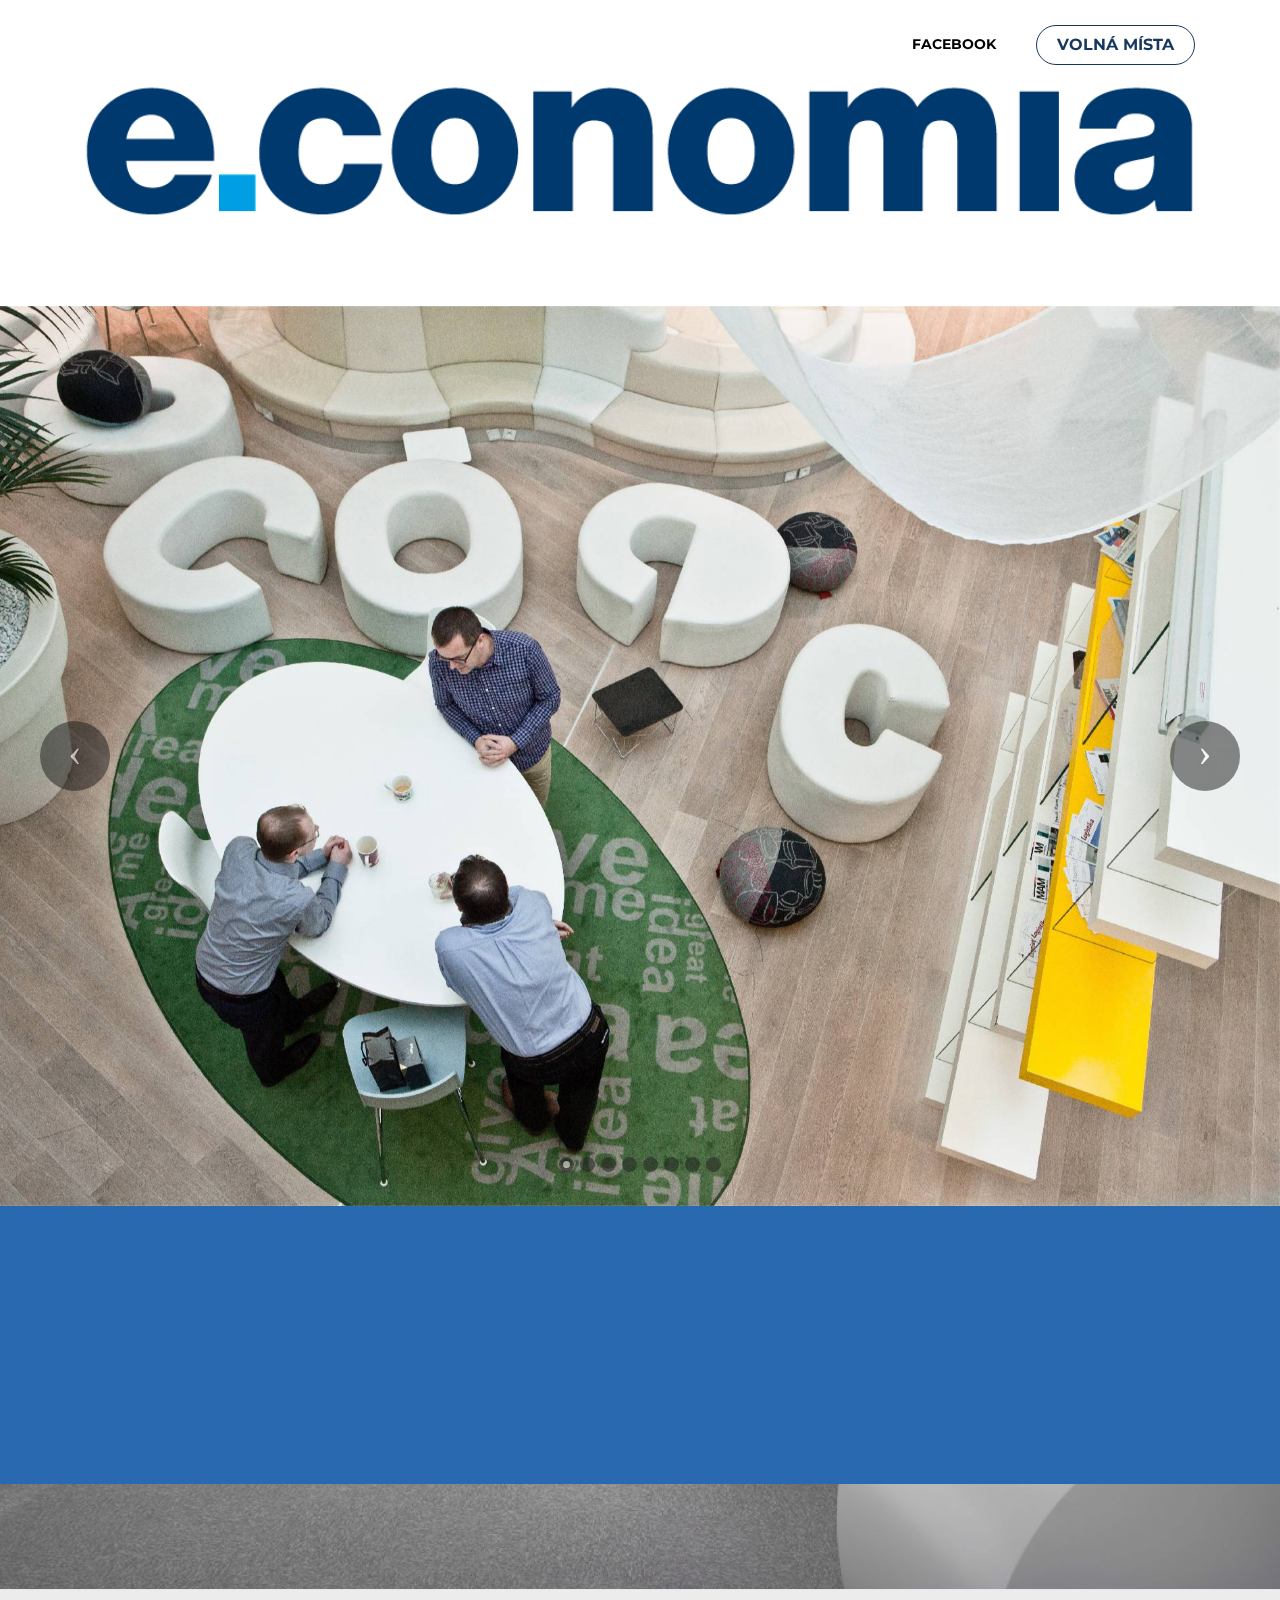
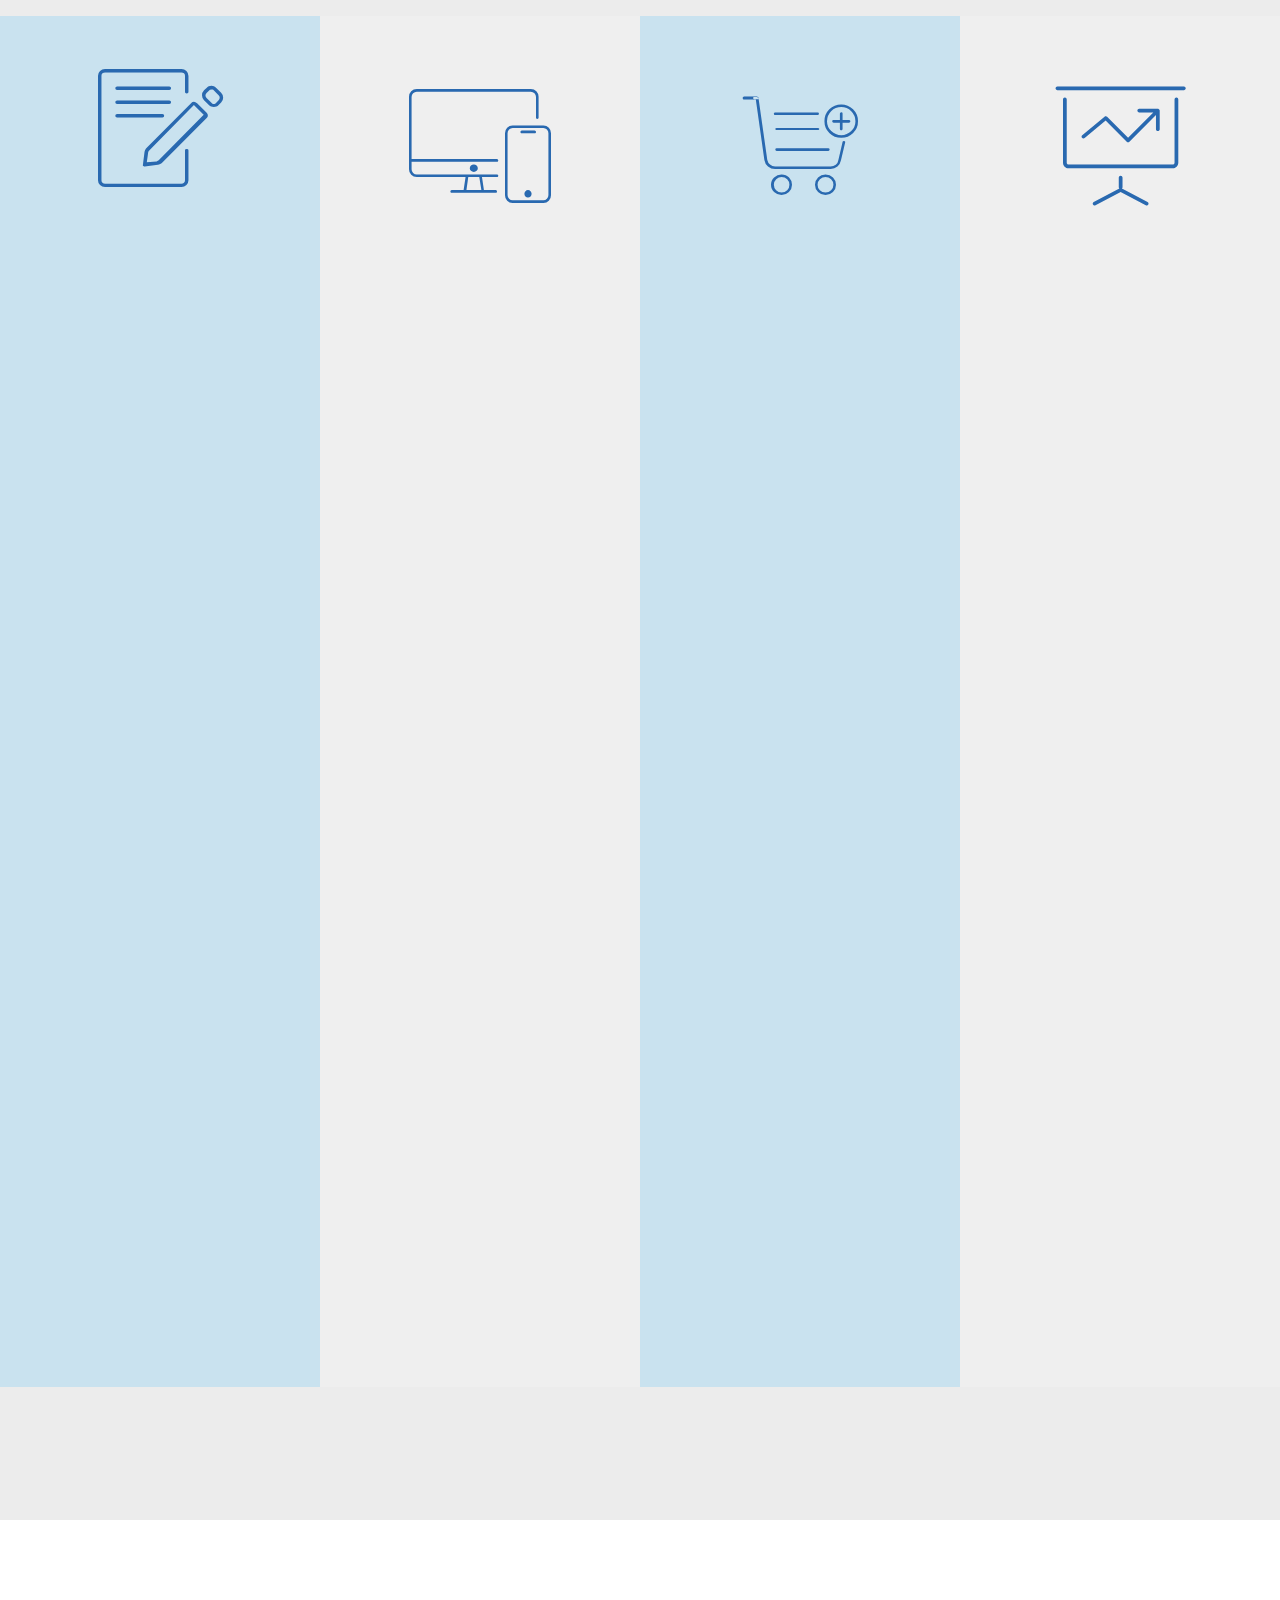
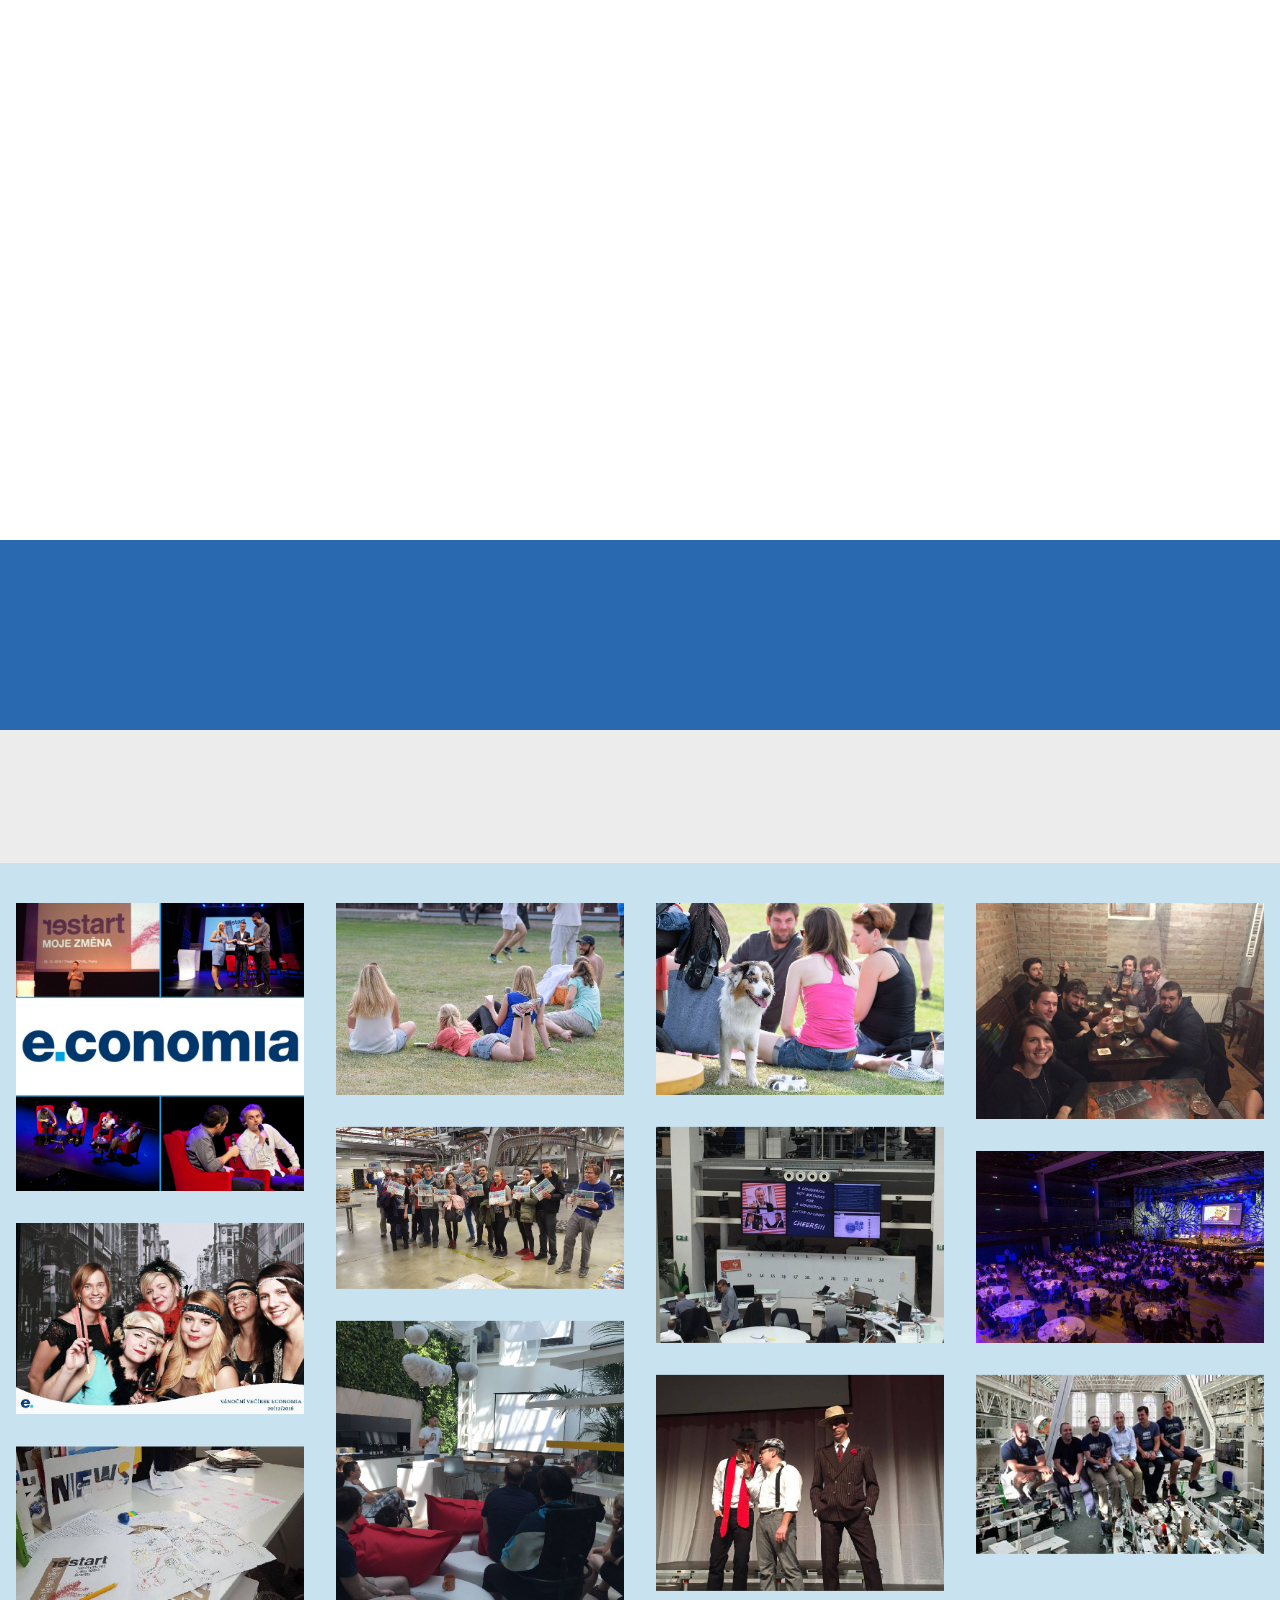
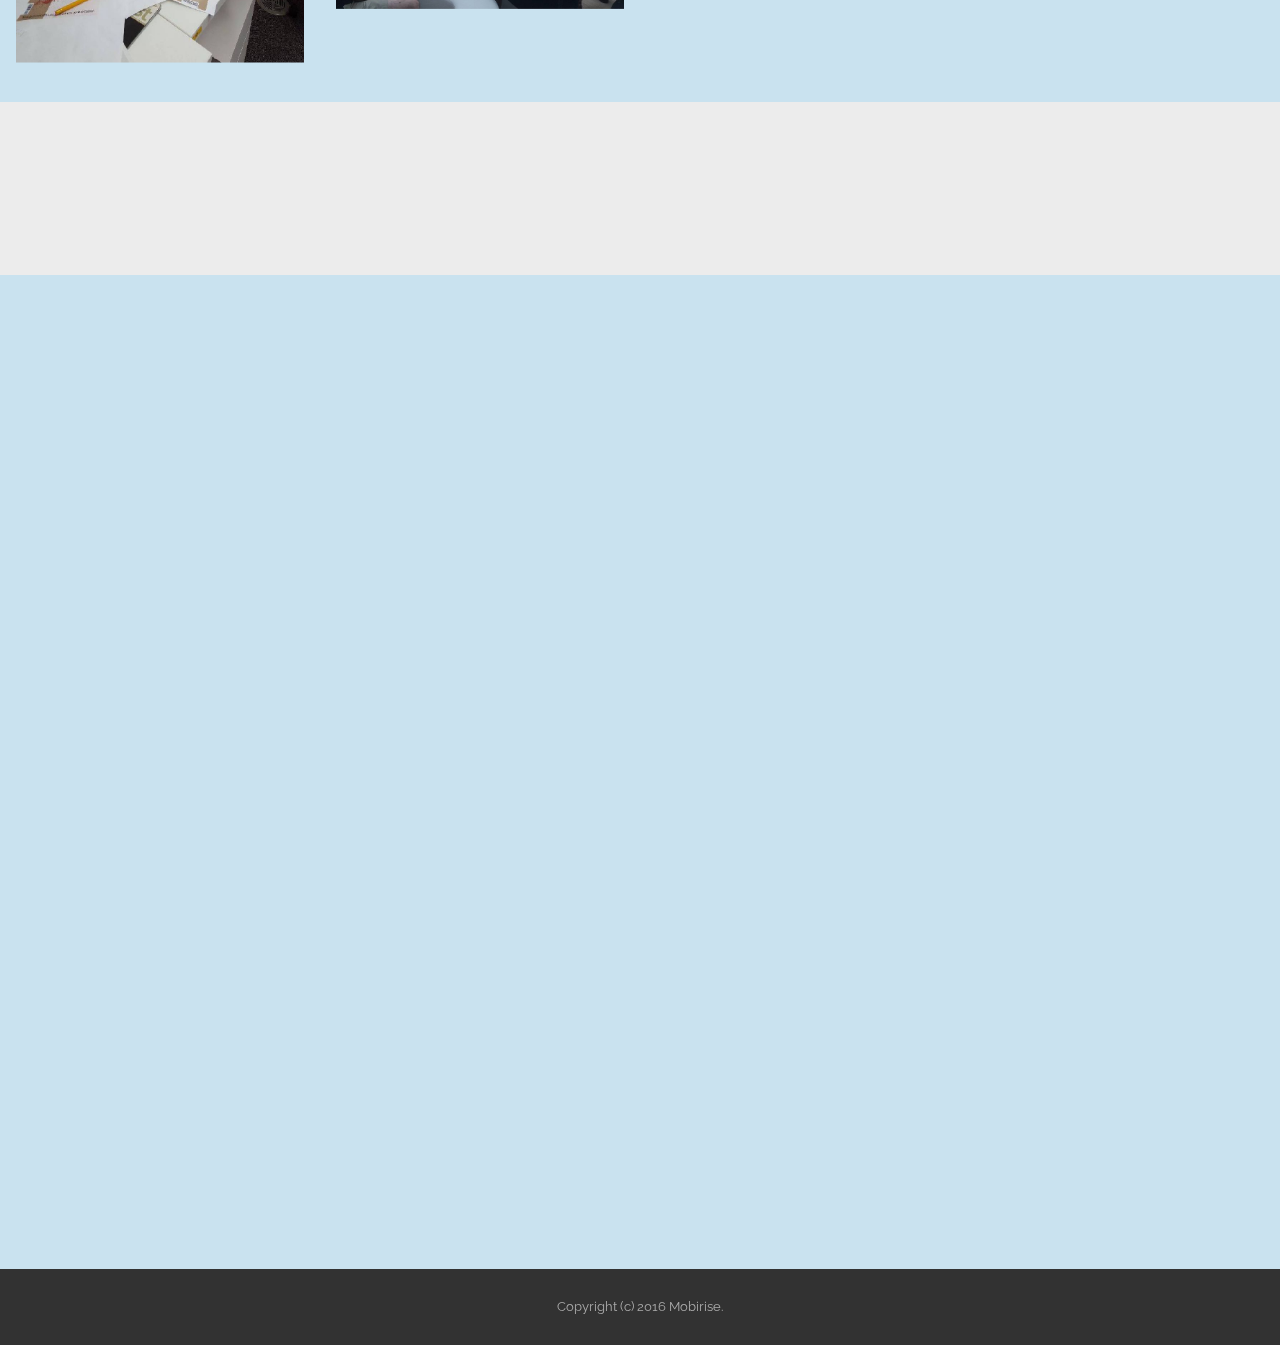
==== commit 6064655a: "prikliky_ikony_snazané_pokus2" ====
--- a/index.html
+++ b/index.html
@@ -69,7 +69,7 @@
 
 </section>
 
-<section class="engine"><a rel="external" href="https://mobirise.com">best offline site development</a></section><section class="mbr-section article mbr-after-navbar" id="msg-box8-1g" style="background-image: url(assets/images/economia-logo1.gif); padding-top: 200px; padding-bottom: 80px;">
+<section class="engine"><a rel="external" href="https://mobirise.com">best responsive web page creator software download</a></section><section class="mbr-section article mbr-after-navbar" id="msg-box8-1g" style="background-image: url(assets/images/economia-logo1.gif); padding-top: 200px; padding-bottom: 80px;">
 
     
     <div class="container">
@@ -293,7 +293,7 @@
         <div class="mbr-cards-col col-xs-12 col-lg-3" style="padding-top: 0px; padding-bottom: 0px;">
             <div class="container">
                 <div class="card cart-block">
-                    <div class="card-img"><a href="https://mobirise.com" class="mbri-responsive mbr-iconfont mbr-iconfont-features2" style="color: rgb(41, 105, 176);"></a></div>
+                    <div class="card-img"><span class="mbri-responsive mbr-iconfont mbr-iconfont-features2" style="color: rgb(41, 105, 176);"></span></div>
                     <div class="card-block">
                         <h4 class="card-title">IT &amp; PRODUKT &nbsp;</h4>
                         
@@ -397,7 +397,7 @@
     </div>
 </section>
 
-<section class="mbr-section article mbr-parallax-background" id="msg-box8-j" style="background-image: url(assets/images/tisk-economia-16-2000x1498-240.jpg); padding-top: 40px; padding-bottom: 40px;">
+<section class="mbr-section article mbr-parallax-background" id="msg-box8-j" style="background-image: url(assets/images/tisk-economia-16-2000x1498-242.jpg); padding-top: 40px; padding-bottom: 40px;">
 
     <div class="mbr-overlay" style="opacity: 0.3; background-color: rgb(193, 193, 193);">
     </div>
@@ -421,7 +421,7 @@
         <div class="mbr-cards-col col-xs-12 col-lg-3" style="padding-top: 80px; padding-bottom: 40px;">
             <div class="container">
                 <div class="card cart-block">
-                    <div class="card-img iconbox"><a href="http://economia.jobs.cz/" target="_blank" class="mbri-map-pin mbr-iconfont mbr-iconfont-features4" style="font-size: 120px; color: rgb(41, 105, 176);"></a></div>
+                    <div class="card-img iconbox"><span class="mbri-map-pin mbr-iconfont mbr-iconfont-features4" style="font-size: 120px; color: rgb(41, 105, 176);"></span></div>
                     <div class="card-block">
                         <h4 class="card-title">Lokalita - Karlín</h4>
                         
@@ -434,7 +434,7 @@
         <div class="mbr-cards-col col-xs-12 col-lg-3" style="padding-top: 80px; padding-bottom: 40px;">
             <div class="container">
                 <div class="card cart-block">
-                    <div class="card-img iconbox"><a href="http://economia.jobs.cz/" target="_blank" class="mbri-rocket mbr-iconfont mbr-iconfont-features4" style="font-size: 120px; color: rgb(44, 130, 201);"></a></div>
+                    <div class="card-img iconbox"><span class="mbri-rocket mbr-iconfont mbr-iconfont-features4" style="font-size: 120px; color: rgb(44, 130, 201);"></span></div>
                     <div class="card-block">
                         <h4 class="card-title">Aktivity</h4>
                         
@@ -447,7 +447,7 @@
         <div class="mbr-cards-col col-xs-12 col-lg-3" style="padding-top: 80px; padding-bottom: 40px;">
             <div class="container">
                 <div class="card cart-block">
-                    <div class="card-img iconbox"><a href="http://economia.jobs.cz/" class="mbri-sun mbr-iconfont mbr-iconfont-features4" style="font-size: 120px; color: rgb(41, 105, 176);"></a></div>
+                    <div class="card-img iconbox"><span class="mbri-sun mbr-iconfont mbr-iconfont-features4" style="font-size: 120px; color: rgb(41, 105, 176);"></span></div>
                     <div class="card-block">
                         <h4 class="card-title">Benefity</h4>
                         
@@ -460,7 +460,7 @@
         <div class="mbr-cards-col col-xs-12 col-lg-3" style="padding-top: 80px; padding-bottom: 40px;">
             <div class="container">
                 <div class="card cart-block">
-                    <div class="card-img iconbox"><a href="http://economia.jobs.cz/" target="_blank" class="etl-icon icon-chat mbr-iconfont mbr-iconfont-features4" style="font-size: 120px; color: rgb(41, 105, 176);"></a></div>
+                    <div class="card-img iconbox"><span class="etl-icon icon-chat mbr-iconfont mbr-iconfont-features4" style="font-size: 120px; color: rgb(41, 105, 176);"></span></div>
                     <div class="card-block">
                         <h4 class="card-title">Zajímáme se o vás</h4>
                         
@@ -787,7 +787,7 @@
 
                 <form action="https://mobirise.com/" method="post" data-form-title="MESSAGE">
 
-                    <input type="hidden" value="jIcWFc0xek7koSRO7ZS6IYM807hH0JmyEx86RcWFSUAglSrBsDvoDlja+SOKouS+UuomOnGk9cDbQlye7f1XYfL7u4EZBg9T9QjwX3QVqQJLhf1pmcYxloWkQOg4FuLy" data-form-email="true">
+                    <input type="hidden" value="YvTzr2L5p2Kbr7J13oHISKAZM9oZCXtqsTRRTo0Wm740O7macVe9TcPFq7OiZ/lcgQMc4CD583TiNTxNOHkgOtGrz7cg6yuq7BhGqzAEAUPFt730MPcHrhvx12f1XV95" data-form-email="true">
 
                     
 
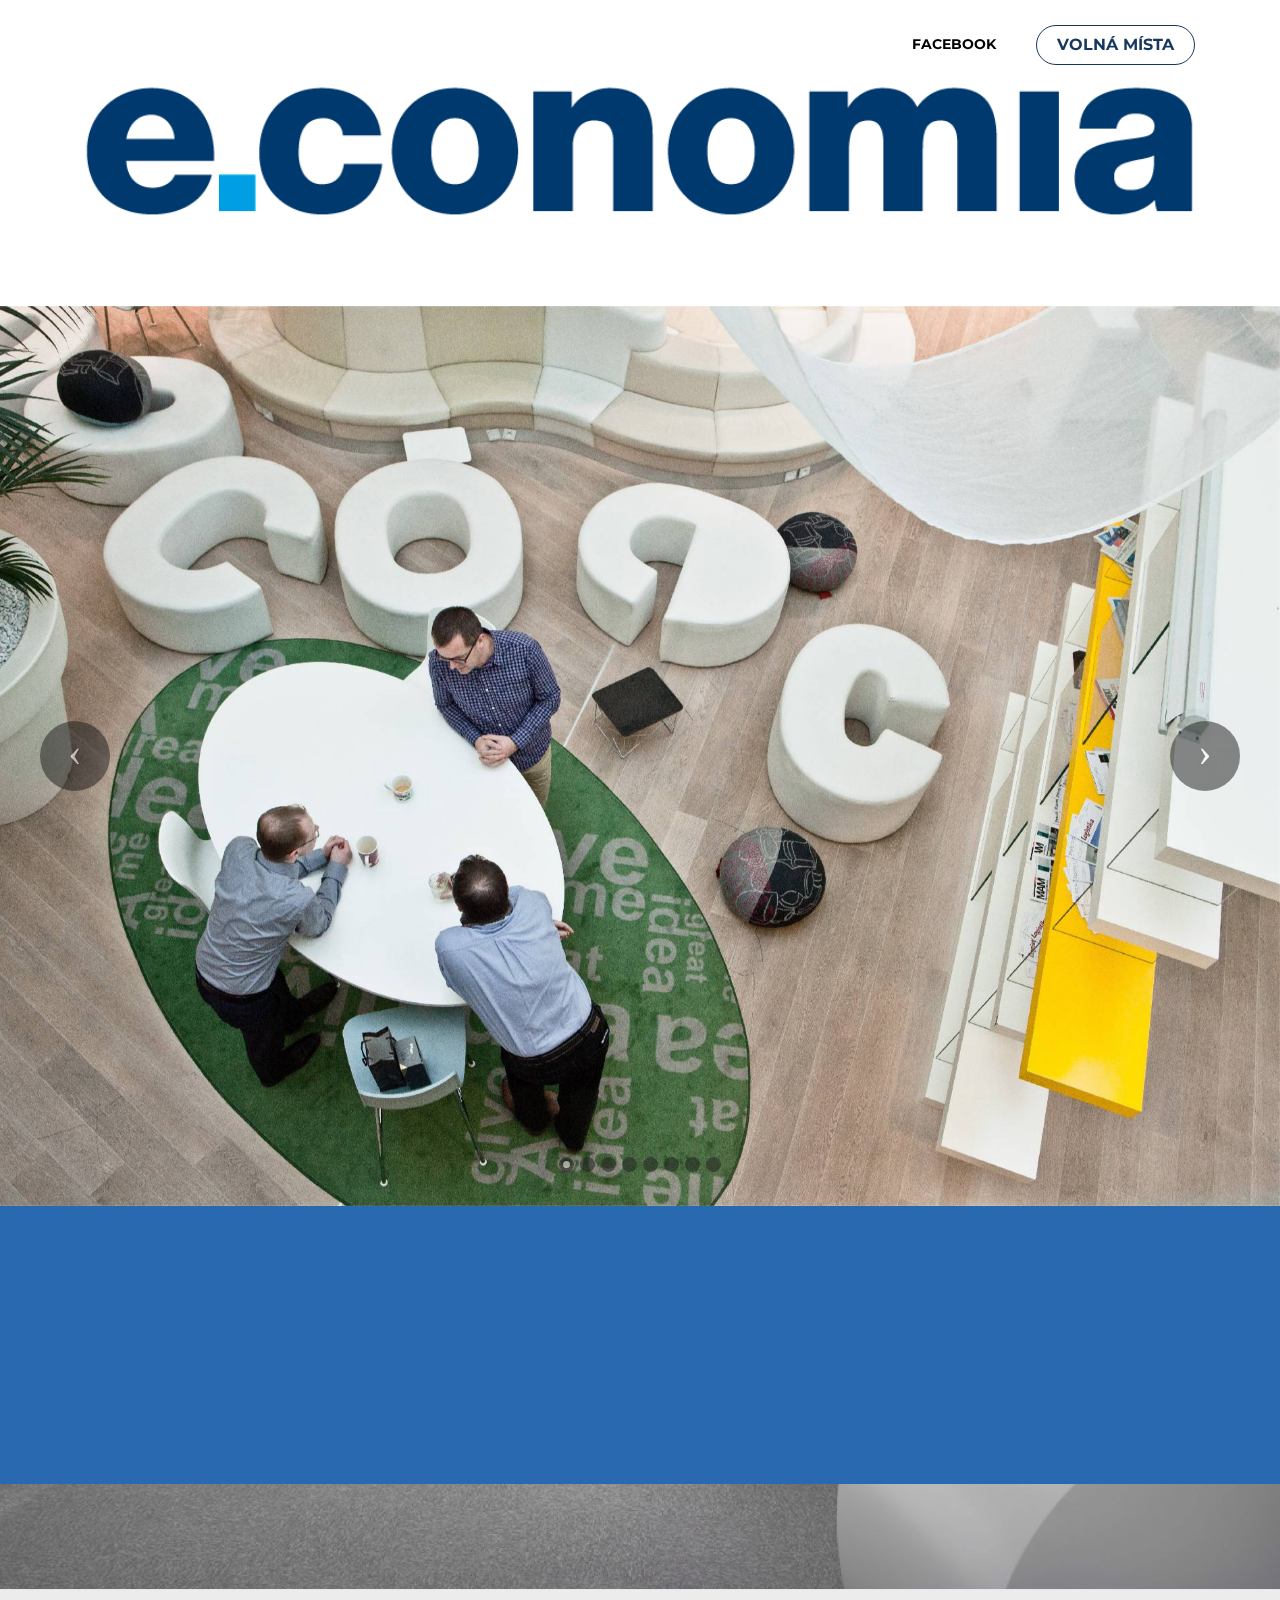
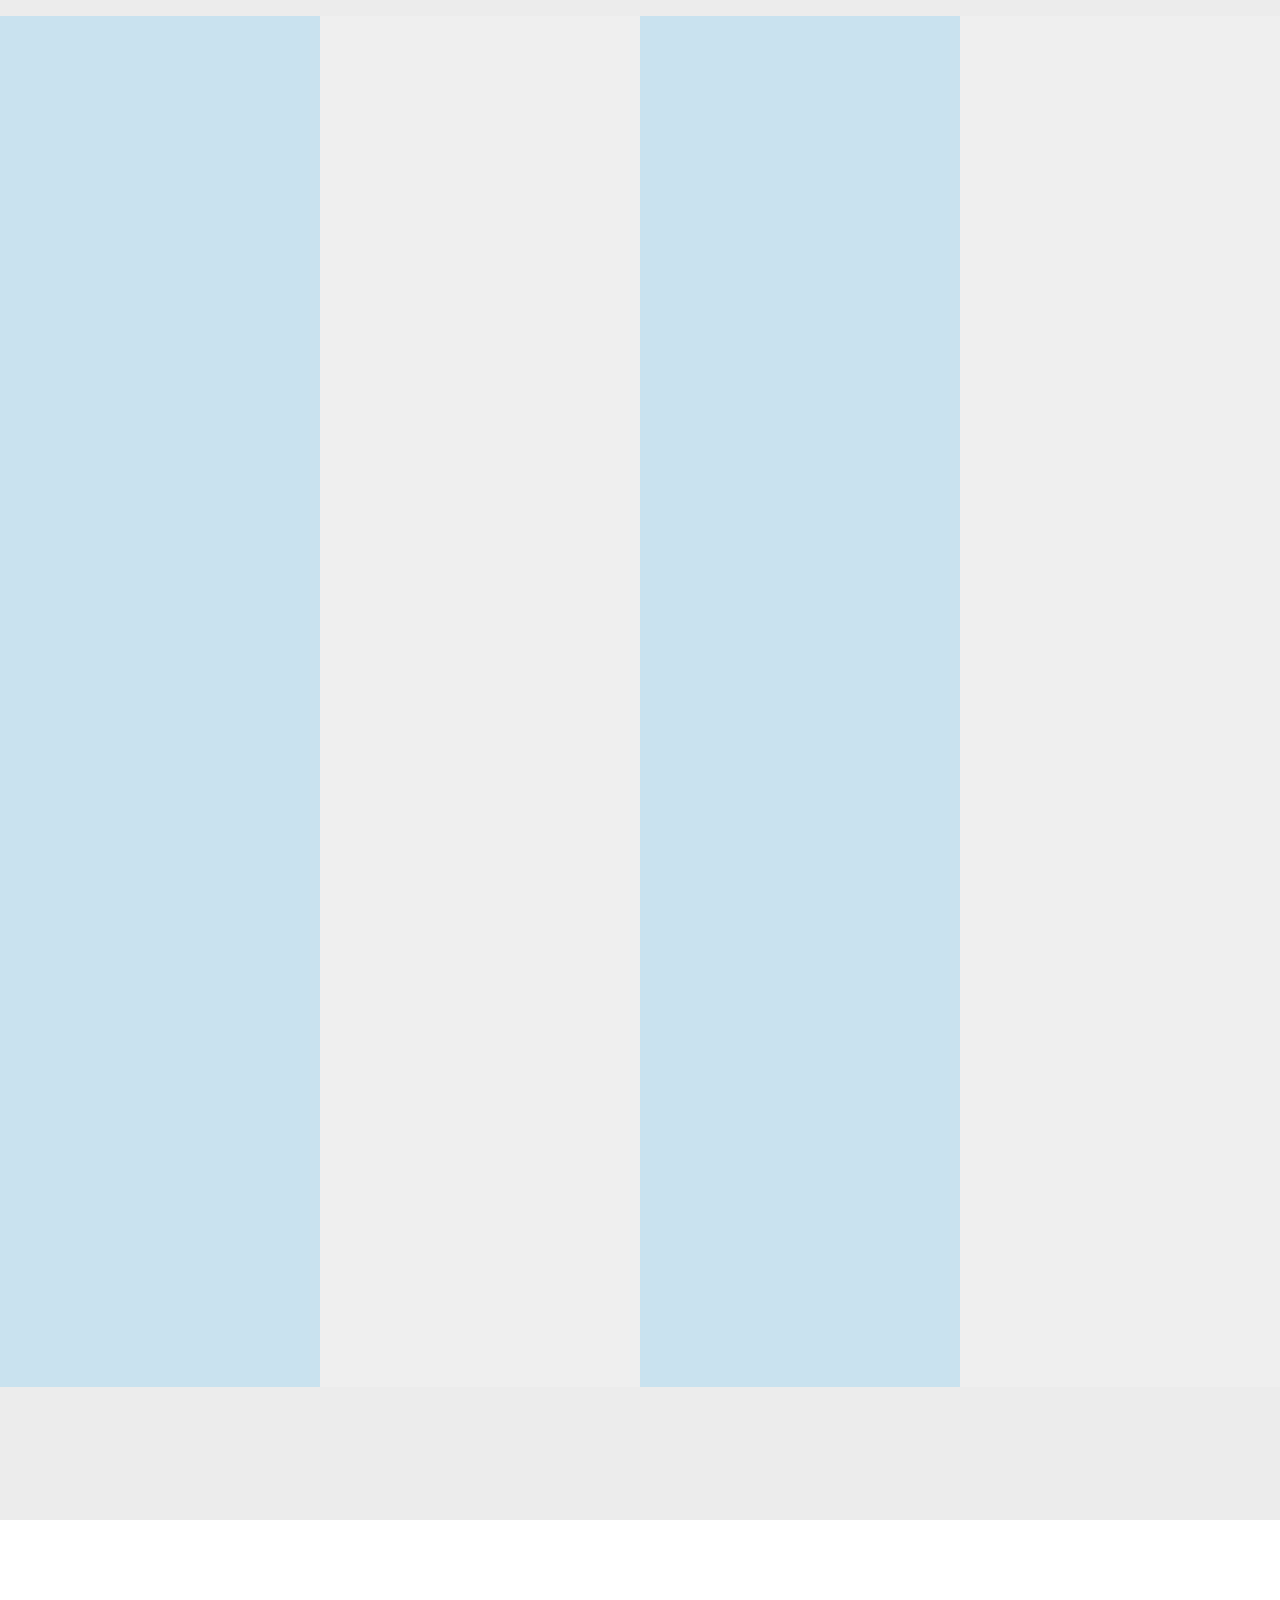
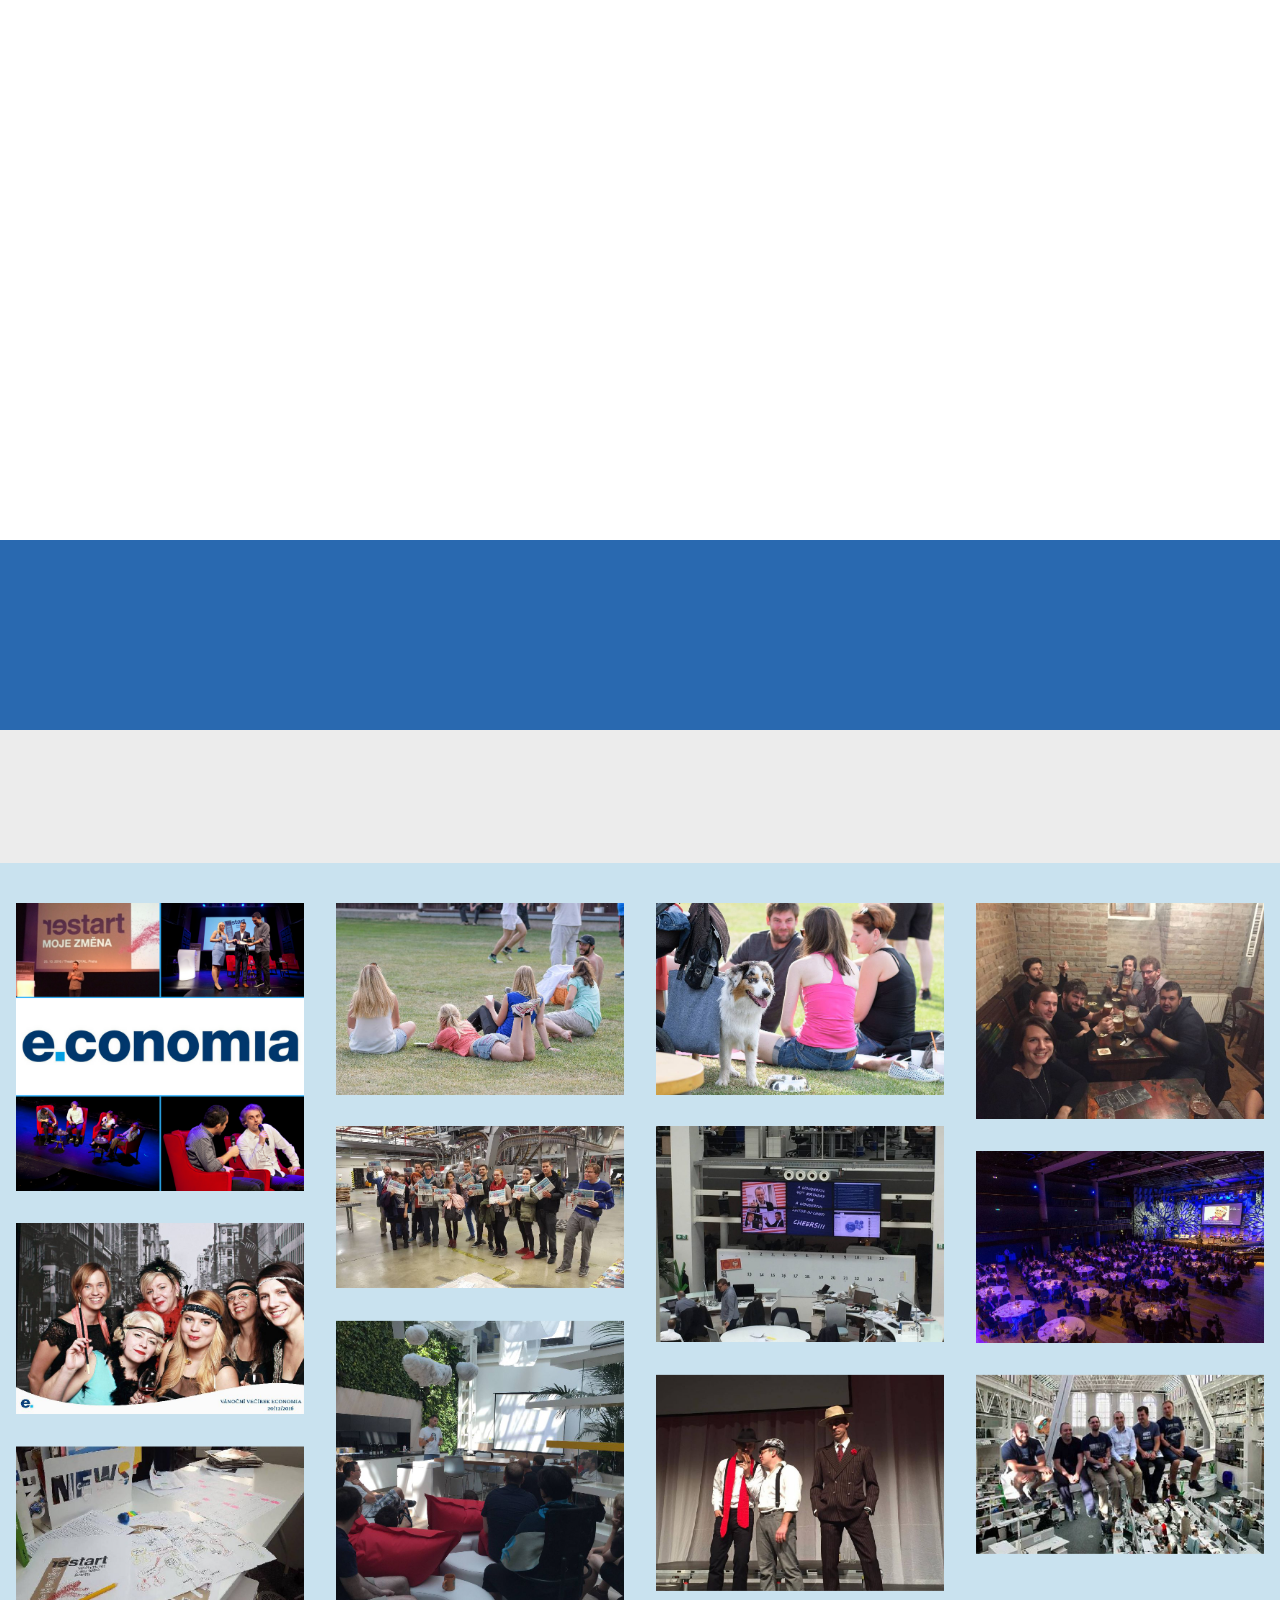
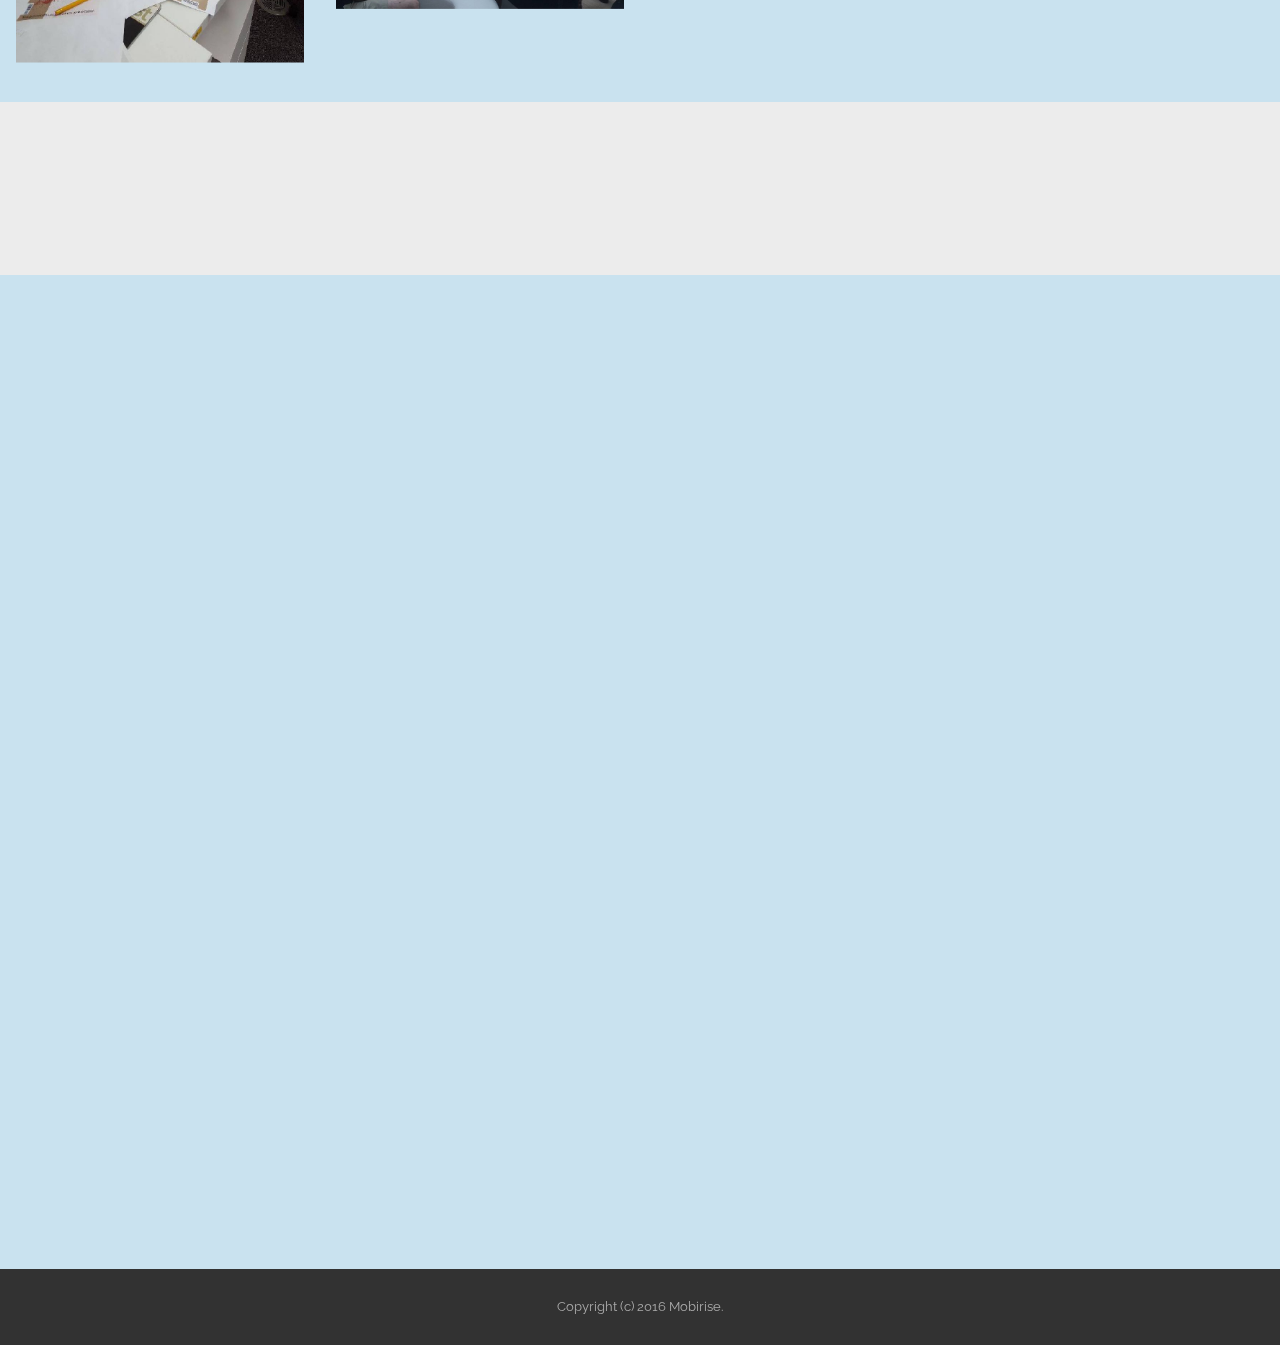
==== commit d4301cb4: "změna ikony_pokus 3" ====
--- a/index.html
+++ b/index.html
@@ -69,7 +69,7 @@
 
 </section>
 
-<section class="engine"><a rel="external" href="https://mobirise.com">best responsive web page creator software download</a></section><section class="mbr-section article mbr-after-navbar" id="msg-box8-1g" style="background-image: url(assets/images/economia-logo1.gif); padding-top: 200px; padding-bottom: 80px;">
+<section class="engine"><a rel="external" href="https://mobirise.com">free offline site creator</a></section><section class="mbr-section article mbr-after-navbar" id="msg-box8-1g" style="background-image: url(assets/images/economia-logo1.gif); padding-top: 200px; padding-bottom: 80px;">
 
     
     <div class="container">
@@ -280,7 +280,7 @@
         <div class="mbr-cards-col col-xs-12 col-lg-3" style="padding-top: 0px; padding-bottom: 0px;">
             <div class="container">
                 <div class="card cart-block">
-                    <div class="card-img"><span class="mbri-edit mbr-iconfont mbr-iconfont-features2" style="font-size: 160px; color: rgb(41, 105, 176);"></span></div>
+                    <div class="card-img"><a href="http://economia.jobs.cz/" target="_blank" class="mbri-edit mbr-iconfont mbr-iconfont-features2" style="font-size: 160px; color: rgb(41, 105, 176);"></a></div>
                     <div class="card-block">
                         <h4 class="card-title">REDAKCE</h4>
                         
@@ -293,7 +293,7 @@
         <div class="mbr-cards-col col-xs-12 col-lg-3" style="padding-top: 0px; padding-bottom: 0px;">
             <div class="container">
                 <div class="card cart-block">
-                    <div class="card-img"><span class="mbri-responsive mbr-iconfont mbr-iconfont-features2" style="color: rgb(41, 105, 176);"></span></div>
+                    <div class="card-img"><a href="http://economia.jobs.cz/" target="_blank" class="mbri-responsive mbr-iconfont mbr-iconfont-features2" style="color: rgb(41, 105, 176);"></a></div>
                     <div class="card-block">
                         <h4 class="card-title">IT &amp; PRODUKT &nbsp;</h4>
                         
@@ -306,7 +306,7 @@
         <div class="mbr-cards-col col-xs-12 col-lg-3" style="padding-top: 0px; padding-bottom: 0px;">
             <div class="container">
                 <div class="card cart-block">
-                    <div class="card-img"><span class="mbri-cart-add mbr-iconfont mbr-iconfont-features2" style="color: rgb(41, 105, 176);"></span></div>
+                    <div class="card-img"><a href="http://economia.jobs.cz/" target="_blank" class="mbri-cart-add mbr-iconfont mbr-iconfont-features2" style="color: rgb(41, 105, 176);"></a></div>
                     <div class="card-block">
                         <h4 class="card-title">OBCHOD</h4>
                         
@@ -319,7 +319,7 @@
         <div class="mbr-cards-col col-xs-12 col-lg-3" style="padding-top: 0px; padding-bottom: 0px;">
             <div class="container">
                 <div class="card cart-block">
-                    <div class="card-img"><span class="etl-icon icon-presentation mbr-iconfont mbr-iconfont-features2" style="color: rgb(41, 105, 176);"></span></div>
+                    <div class="card-img"><a href="http://economia.jobs.cz/" target="_blank" class="etl-icon icon-presentation mbr-iconfont mbr-iconfont-features2" style="color: rgb(41, 105, 176);"></a></div>
                     <div class="card-block">
                         <h4 class="card-title">SPECIALISTÉ</h4>
                         
@@ -397,7 +397,7 @@
     </div>
 </section>
 
-<section class="mbr-section article mbr-parallax-background" id="msg-box8-j" style="background-image: url(assets/images/tisk-economia-16-2000x1498-242.jpg); padding-top: 40px; padding-bottom: 40px;">
+<section class="mbr-section article mbr-parallax-background" id="msg-box8-j" style="background-image: url(assets/images/tisk-economia-16-2000x1498-243.jpg); padding-top: 40px; padding-bottom: 40px;">
 
     <div class="mbr-overlay" style="opacity: 0.3; background-color: rgb(193, 193, 193);">
     </div>
@@ -421,7 +421,7 @@
         <div class="mbr-cards-col col-xs-12 col-lg-3" style="padding-top: 80px; padding-bottom: 40px;">
             <div class="container">
                 <div class="card cart-block">
-                    <div class="card-img iconbox"><span class="mbri-map-pin mbr-iconfont mbr-iconfont-features4" style="font-size: 120px; color: rgb(41, 105, 176);"></span></div>
+                    <div class="card-img iconbox"><a href="https://www.facebook.com/Economiaas/?ref=ts&amp;fref=ts" target="_blank" class="mbri-map-pin mbr-iconfont mbr-iconfont-features4" style="font-size: 120px; color: rgb(41, 105, 176);"></a></div>
                     <div class="card-block">
                         <h4 class="card-title">Lokalita - Karlín</h4>
                         
@@ -434,7 +434,7 @@
         <div class="mbr-cards-col col-xs-12 col-lg-3" style="padding-top: 80px; padding-bottom: 40px;">
             <div class="container">
                 <div class="card cart-block">
-                    <div class="card-img iconbox"><span class="mbri-rocket mbr-iconfont mbr-iconfont-features4" style="font-size: 120px; color: rgb(44, 130, 201);"></span></div>
+                    <div class="card-img iconbox"><a href="https://www.facebook.com/Economiaas/?ref=ts&amp;fref=ts" target="_blank" class="mbri-rocket mbr-iconfont mbr-iconfont-features4" style="font-size: 120px; color: rgb(44, 130, 201);"></a></div>
                     <div class="card-block">
                         <h4 class="card-title">Aktivity</h4>
                         
@@ -447,7 +447,7 @@
         <div class="mbr-cards-col col-xs-12 col-lg-3" style="padding-top: 80px; padding-bottom: 40px;">
             <div class="container">
                 <div class="card cart-block">
-                    <div class="card-img iconbox"><span class="mbri-sun mbr-iconfont mbr-iconfont-features4" style="font-size: 120px; color: rgb(41, 105, 176);"></span></div>
+                    <div class="card-img iconbox"><a href="https://www.facebook.com/Economiaas/?ref=ts&amp;fref=ts" target="_blank" class="mbri-sun mbr-iconfont mbr-iconfont-features4" style="font-size: 120px; color: rgb(41, 105, 176);"></a></div>
                     <div class="card-block">
                         <h4 class="card-title">Benefity</h4>
                         
@@ -460,7 +460,7 @@
         <div class="mbr-cards-col col-xs-12 col-lg-3" style="padding-top: 80px; padding-bottom: 40px;">
             <div class="container">
                 <div class="card cart-block">
-                    <div class="card-img iconbox"><span class="etl-icon icon-chat mbr-iconfont mbr-iconfont-features4" style="font-size: 120px; color: rgb(41, 105, 176);"></span></div>
+                    <div class="card-img iconbox"><a href="https://www.facebook.com/Economiaas/?ref=ts&amp;fref=ts" target="_blank" class="etl-icon icon-chat mbr-iconfont mbr-iconfont-features4" style="font-size: 120px; color: rgb(41, 105, 176);"></a></div>
                     <div class="card-block">
                         <h4 class="card-title">Zajímáme se o vás</h4>
                         
@@ -787,7 +787,7 @@
 
                 <form action="https://mobirise.com/" method="post" data-form-title="MESSAGE">
 
-                    <input type="hidden" value="YvTzr2L5p2Kbr7J13oHISKAZM9oZCXtqsTRRTo0Wm740O7macVe9TcPFq7OiZ/lcgQMc4CD583TiNTxNOHkgOtGrz7cg6yuq7BhGqzAEAUPFt730MPcHrhvx12f1XV95" data-form-email="true">
+                    <input type="hidden" value="C/Cl1AyumcAdJtiinBviIhGpSh2BkrrgZcmh4TN+S3DaVxmbr1CMBNoygYfEJLxrcn+FE8piBfQy1AW1h6qxnxeJD5ziMLpQ7kiR6E2hDtPkQLo4vhODsJpM6xT0l7QR" data-form-email="true">
 
                     
 
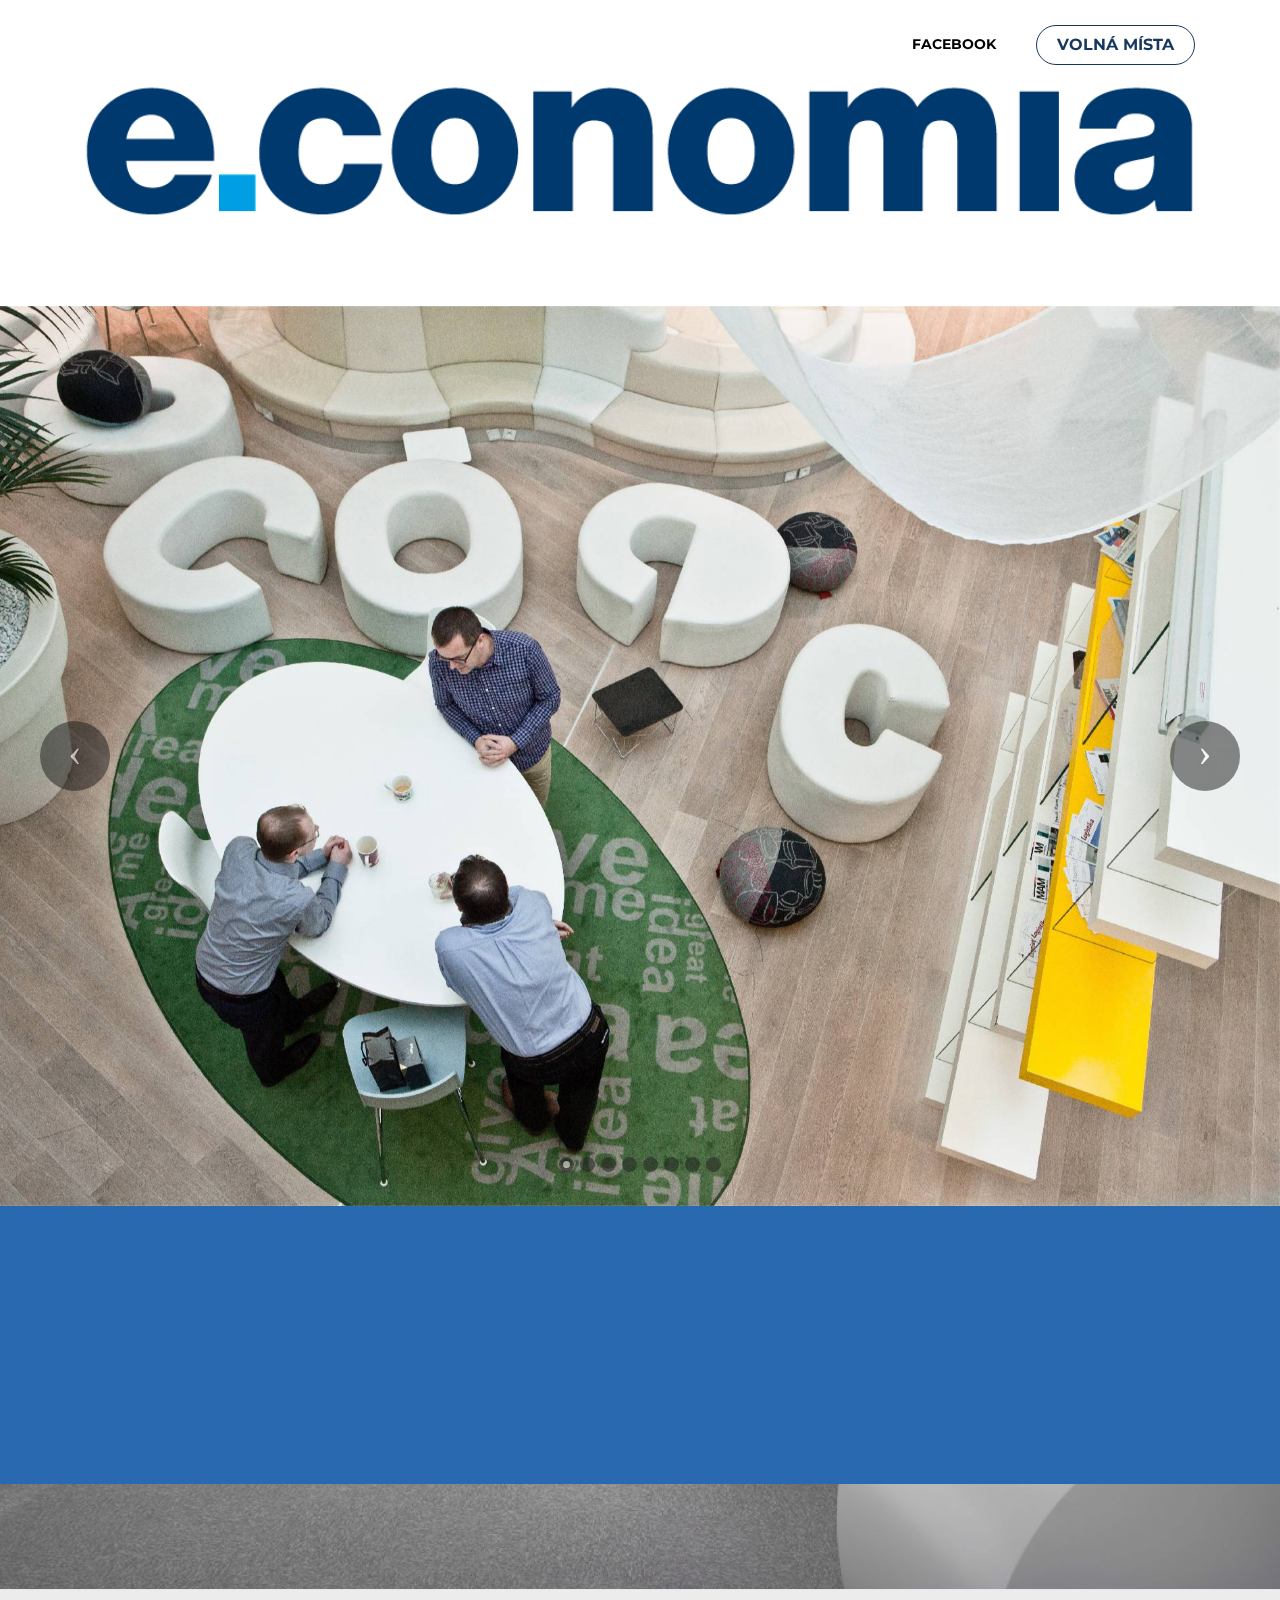
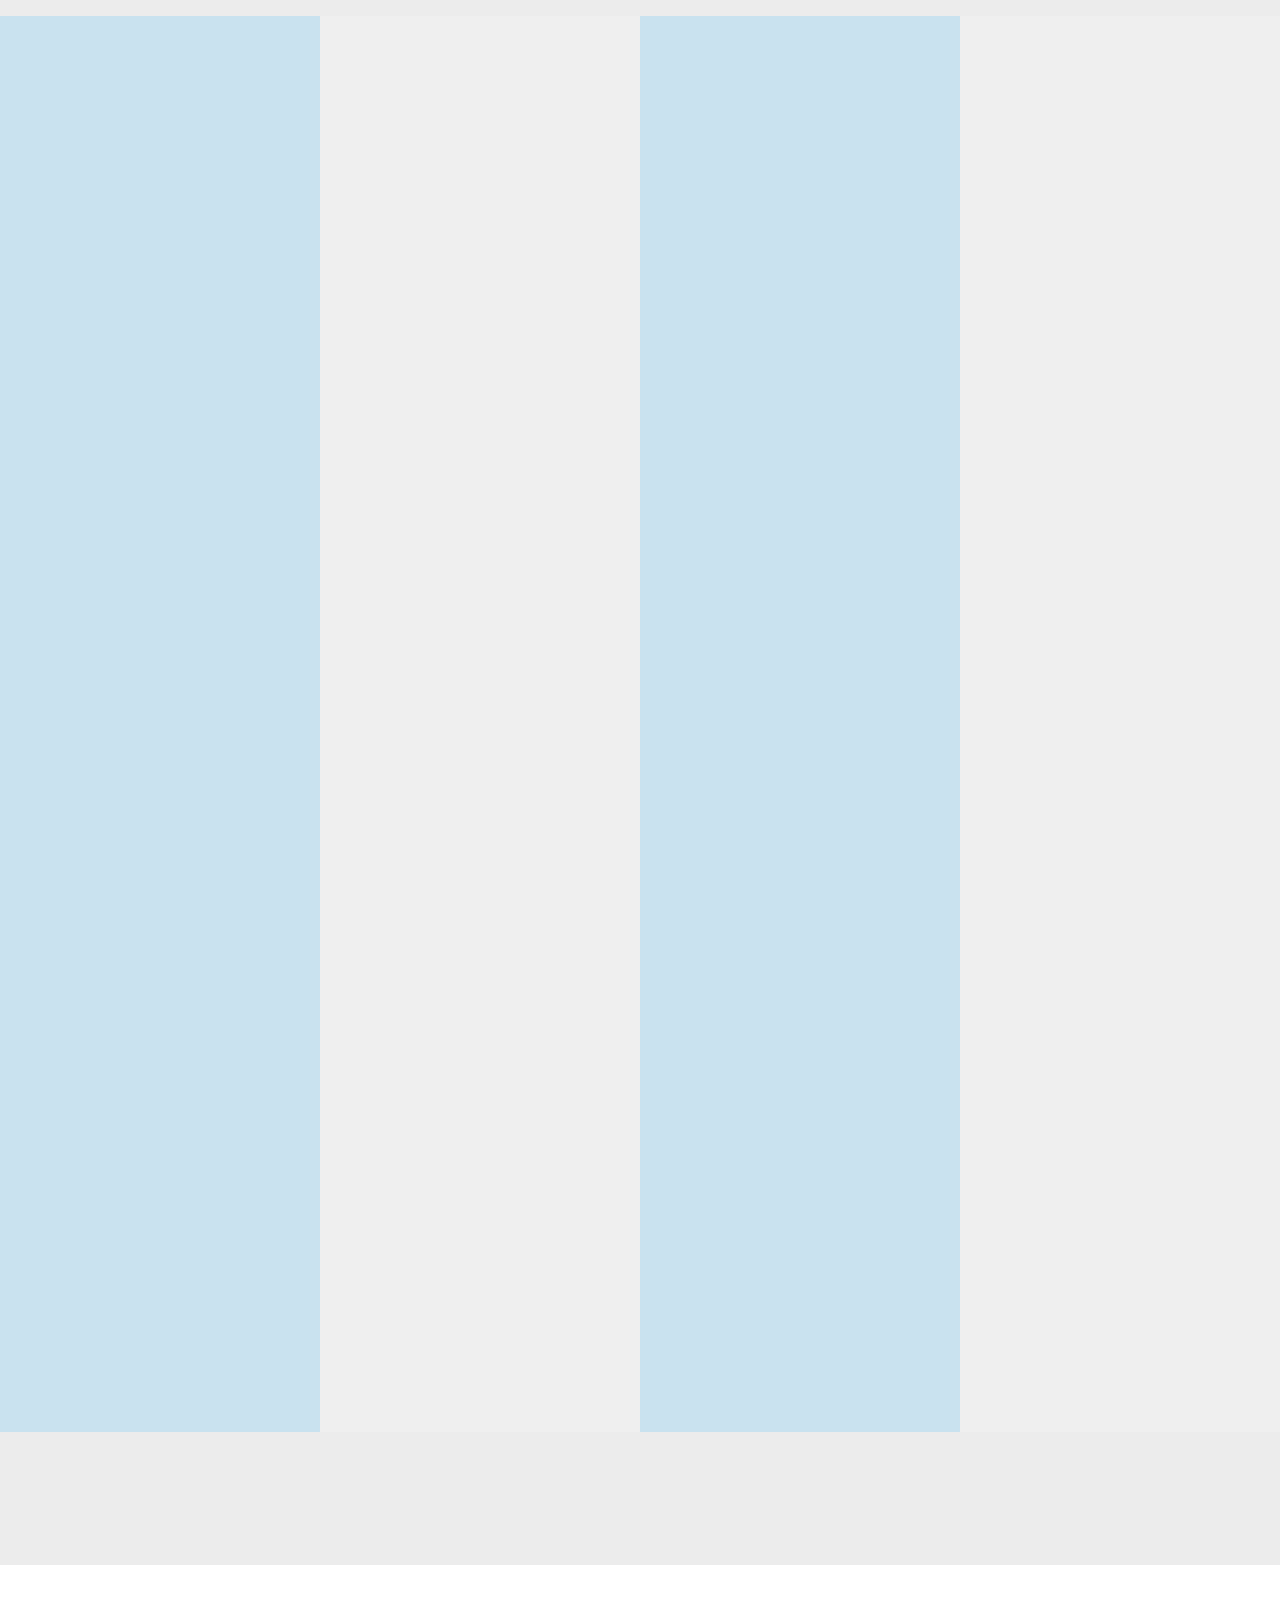
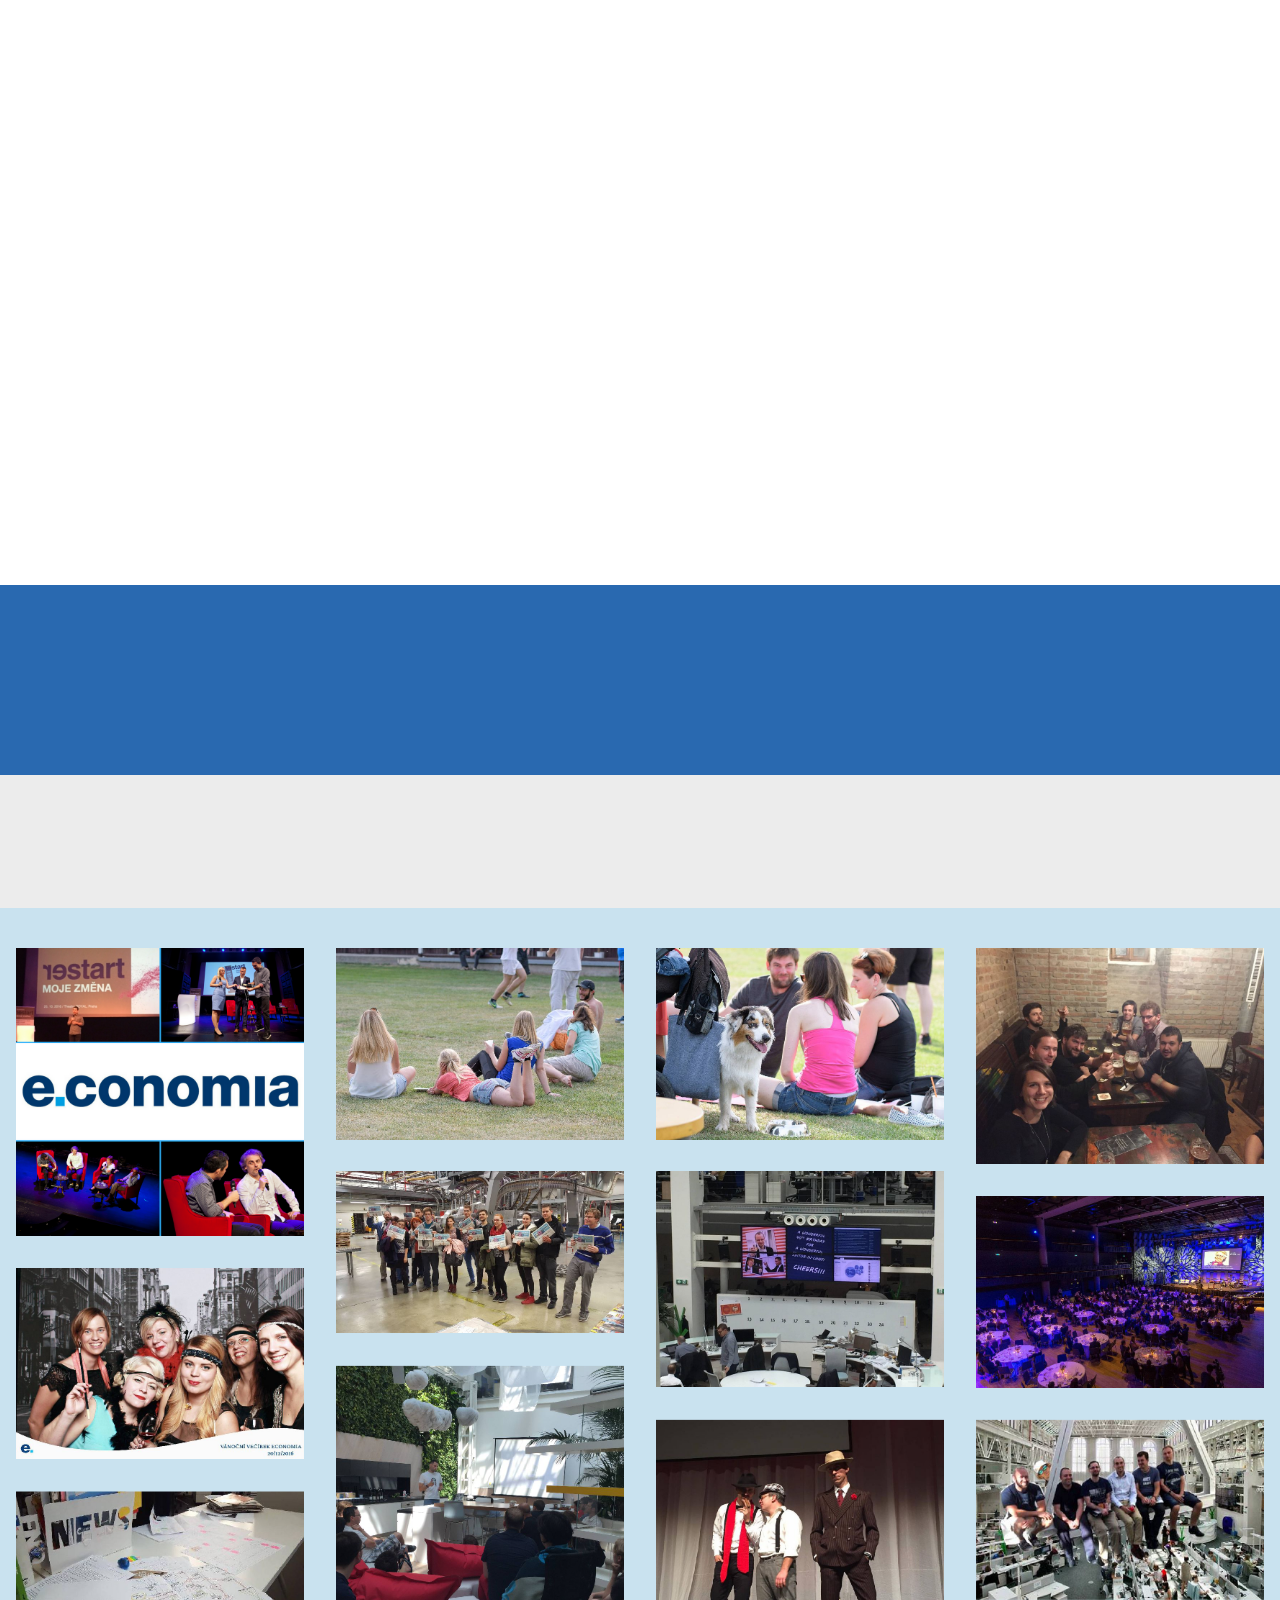
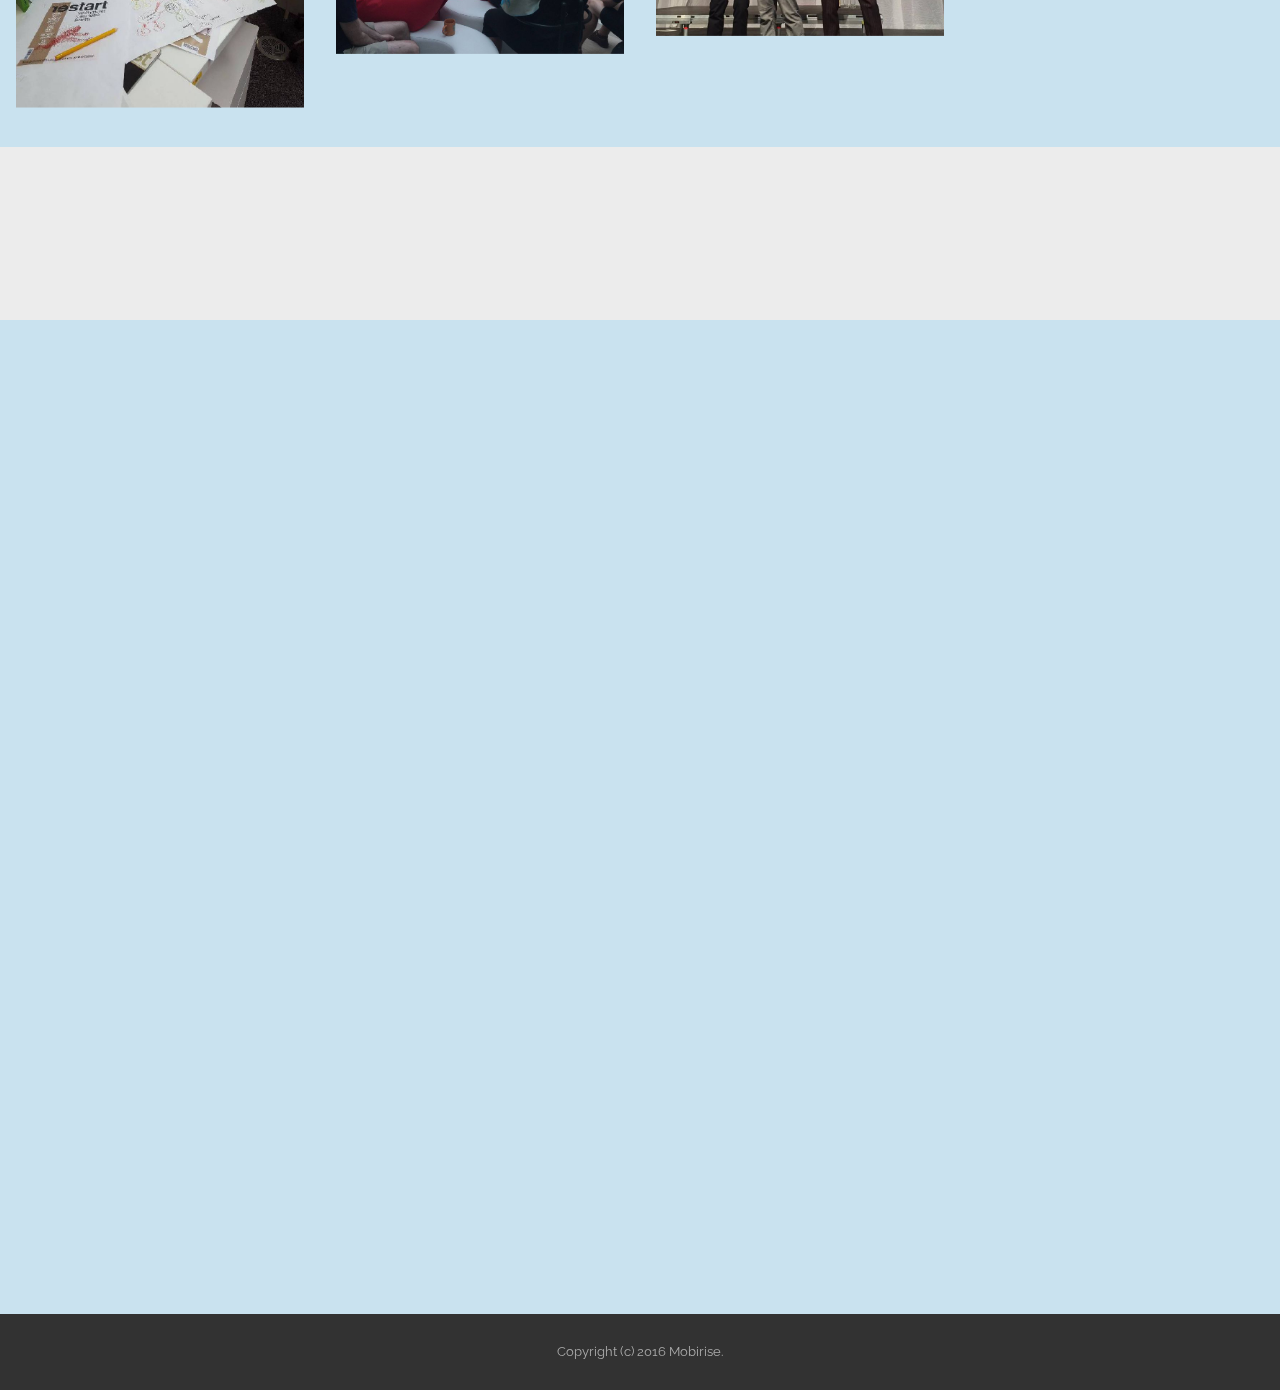
==== commit a896d4a6: "výměna kuba za Lucku" ====
--- a/index.html
+++ b/index.html
@@ -69,7 +69,7 @@
 
 </section>
 
-<section class="engine"><a rel="external" href="https://mobirise.com">free offline site creator</a></section><section class="mbr-section article mbr-after-navbar" id="msg-box8-1g" style="background-image: url(assets/images/economia-logo1.gif); padding-top: 200px; padding-bottom: 80px;">
+<section class="engine"><a rel="external" href="https://mobirise.com">wysiwyg website design software</a></section><section class="mbr-section article mbr-after-navbar" id="msg-box8-1g" style="background-image: url(assets/images/economia-logo1.gif); padding-top: 200px; padding-bottom: 80px;">
 
     
     <div class="container">
@@ -285,7 +285,7 @@
                         <h4 class="card-title">REDAKCE</h4>
                         
                         <p class="card-text">Pro mladé lidi, kteří mají chuť do práce a aspoň trochu zvědavosti, je náš newsroom tím nejlepším místem, kde začít s novinařinou.<br><br></p>
-                        <div class="card-btn"><a href="http://economia.jobs.cz/" class="btn btn-primary" target="_blank">VOLNÉ POZICE</a></div>
+                        <div class="card-btn"><a href="https://economia.jobs.cz/?customcateg%5B0%5D=cc3&amp;prefid_location_hier" class="btn btn-primary" target="_blank">VOLNÉ POZICE</a></div>
                     </div>
                 </div>
             </div>
@@ -298,7 +298,7 @@
                         <h4 class="card-title">IT &amp; PRODUKT &nbsp;</h4>
                         
                         <p class="card-text">Nekoukáme na to, co z IT umíš, ale na to, co bys mohl umět. Používáme mnoho moderních technologií. Není nutné, abys všechny znal, stačí, když nás necháš, abychom tě je naučili.</p>
-                        <div class="card-btn"><a href="http://economia.jobs.cz/" class="btn btn-primary" target="_blank">VOLNÉ POZICE</a></div>
+                        <div class="card-btn"><a href="https://economia.jobs.cz/?customcateg%5B0%5D=cc2&amp;prefid_location_hier" class="btn btn-primary" target="_blank">VOLNÉ POZICE</a></div>
                     </div>
                 </div>
             </div>
@@ -311,7 +311,7 @@
                         <h4 class="card-title">OBCHOD</h4>
                         
                         <p class="card-text">Našimi klienty jsou velké nadnárodní firmy i malí podnikatelé. Umíme jim nabídnou i mnoho služeb od banneru po mezinárodní event. U nás je obchodník konzultantem.</p>
-                        <div class="card-btn"><a href="http://economia.jobs.cz/" class="btn btn-primary" target="_blank">VOLNÉ POZICE</a></div>
+                        <div class="card-btn"><a href="https://economia.jobs.cz/?customcateg%5B0%5D=cc1&amp;prefid_location_hier" class="btn btn-primary" target="_blank">VOLNÉ POZICE</a></div>
                     </div>
                 </div>
             </div>
@@ -319,12 +319,12 @@
         <div class="mbr-cards-col col-xs-12 col-lg-3" style="padding-top: 0px; padding-bottom: 0px;">
             <div class="container">
                 <div class="card cart-block">
-                    <div class="card-img"><a href="http://economia.jobs.cz/" target="_blank" class="etl-icon icon-presentation mbr-iconfont mbr-iconfont-features2" style="color: rgb(41, 105, 176);"></a></div>
+                    <div class="card-img"><a href="https://www.facebook.com/Economiaas/?ref=ts&amp;fref=ts" target="_blank" class="etl-icon icon-presentation mbr-iconfont mbr-iconfont-features2" style="color: rgb(41, 105, 176);"></a></div>
                     <div class="card-block">
                         <h4 class="card-title">SPECIALISTÉ</h4>
                         
                         <p class="card-text">Finance, produkty, personalistika, e-commerce, back office, office management, marketing, event management - ve všech těchto profesích se u nás uplatníte.</p>
-                        <div class="card-btn"><a href="http://economia.jobs.cz/" class="btn btn-primary" target="_blank">VOLNÉ POZICE</a></div>
+                        <div class="card-btn"><a href="https://economia.jobs.cz/?customcateg%5B0%5D=cc5&amp;prefid_location_hier" class="btn btn-primary" target="_blank">VOLNÉ POZICE</a></div>
                     </div>
                 </div>
             </div>
@@ -369,11 +369,11 @@
         <div class="mbr-cards-col col-xs-12 col-lg-3" style="padding-top: 40px; padding-bottom: 40px;">
             <div class="container">
                 <div class="card cart-block">
-                    <div class="card-img"><img src="assets/images/portretky-6-f-600x600-56.jpg" class="card-img-top"></div>
-                    <div class="card-block">
-                        <h4 class="card-title">Lucka,&nbsp;account manažerka</h4>
-                        <h5 class="card-subtitle"><span style="font-size: 0.875rem; line-height: 1.7857;"><br></span><span style="font-size: 0.875rem; line-height: 1.7857;">&nbsp;"Při své práci oceňuji především inspirativní kolegy, jak z obchodu, tak z jiných oddělení."</span><br></h5>
-                        <p class="card-text">"Uznávám, že u výběrového řízení jsem se trochu zapotila, ale na druhou stranu mi férově odhalili, jaká bude realita pozice account manažerky. Je to práce pro dříče a začátky nebyly lehké. Měla jsem ale vždy kam jít pro radu, buď ke svému šéfovi, nebo obchodní koučce. Nikdy mi neřekli, že na mě nemají čas. Myslím, že moje snaha mi přinesla ovoce. Mám stálé portfolio klientů, kteří mi důvěřují, a společně vymýšlíme různé možnosti jejich propagace s pomocí našich on-line médií a printových titulů."&nbsp;</p>
+                    <div class="card-img"><img src="assets/images/portretky-8-f-600x600-93.jpg" class="card-img-top"></div>
+                    <div class="card-block">
+                        <h4 class="card-title">Jakub,&nbsp;account manažer pro speciální projekty</h4>
+                        <h5 class="card-subtitle"><br><span style="font-size: 0.875rem; line-height: 1.7857;">"Je to dřina, ale je skvělé potkávat se s kolegy napříč různými týmy a vymýšlet nové věci."</span><br></h5>
+                        <p class="card-text">"Říkají o nás, že prošlapáváme nové cestičky projektům, ze kterých se po čase stanou cesty a pak dálnice, díky kterým můžu já i moji kolegové nabízet na trhu produkty, které dávají smysl. Určitě to není lehké, ale ten pocit uspokojení, když se projekt dotáhne do zdárného konce je prostě k nezaplacení! Jsme tým! Když potřebuji pomocnou ruku, jsou tu kolegové, kteří pomůžou. A pro koho to dělám? Přece pro mé klienty, velké i menší firmy, kterým připravuji komunikační mix ze všech ingrediencí, které náš mediální dům nabízí. Z online médií, tištěných titulů nebo třeba eventů."<br></p>
                         
                     </div>
                 </div>
@@ -397,7 +397,7 @@
     </div>
 </section>
 
-<section class="mbr-section article mbr-parallax-background" id="msg-box8-j" style="background-image: url(assets/images/tisk-economia-16-2000x1498-243.jpg); padding-top: 40px; padding-bottom: 40px;">
+<section class="mbr-section article mbr-parallax-background" id="msg-box8-j" style="background-image: url(assets/images/tisk-economia-16-2000x1498-241.jpg); padding-top: 40px; padding-bottom: 40px;">
 
     <div class="mbr-overlay" style="opacity: 0.3; background-color: rgb(193, 193, 193);">
     </div>
@@ -787,7 +787,7 @@
 
                 <form action="https://mobirise.com/" method="post" data-form-title="MESSAGE">
 
-                    <input type="hidden" value="C/Cl1AyumcAdJtiinBviIhGpSh2BkrrgZcmh4TN+S3DaVxmbr1CMBNoygYfEJLxrcn+FE8piBfQy1AW1h6qxnxeJD5ziMLpQ7kiR6E2hDtPkQLo4vhODsJpM6xT0l7QR" data-form-email="true">
+                    <input type="hidden" value="jfmfj6ckcIiQD2Fhejp8iGjlWLPbXL5OKoUiIoDjKvIOuJx18/YkEO+7KxMcYExBNDlnlQvrWJ4q8x28eQCyc4jr/xP8zPtwRv9TMnOFrcrPrLa6i7h+S5lFBtO+F3Y+" data-form-email="true">
 
                     
 
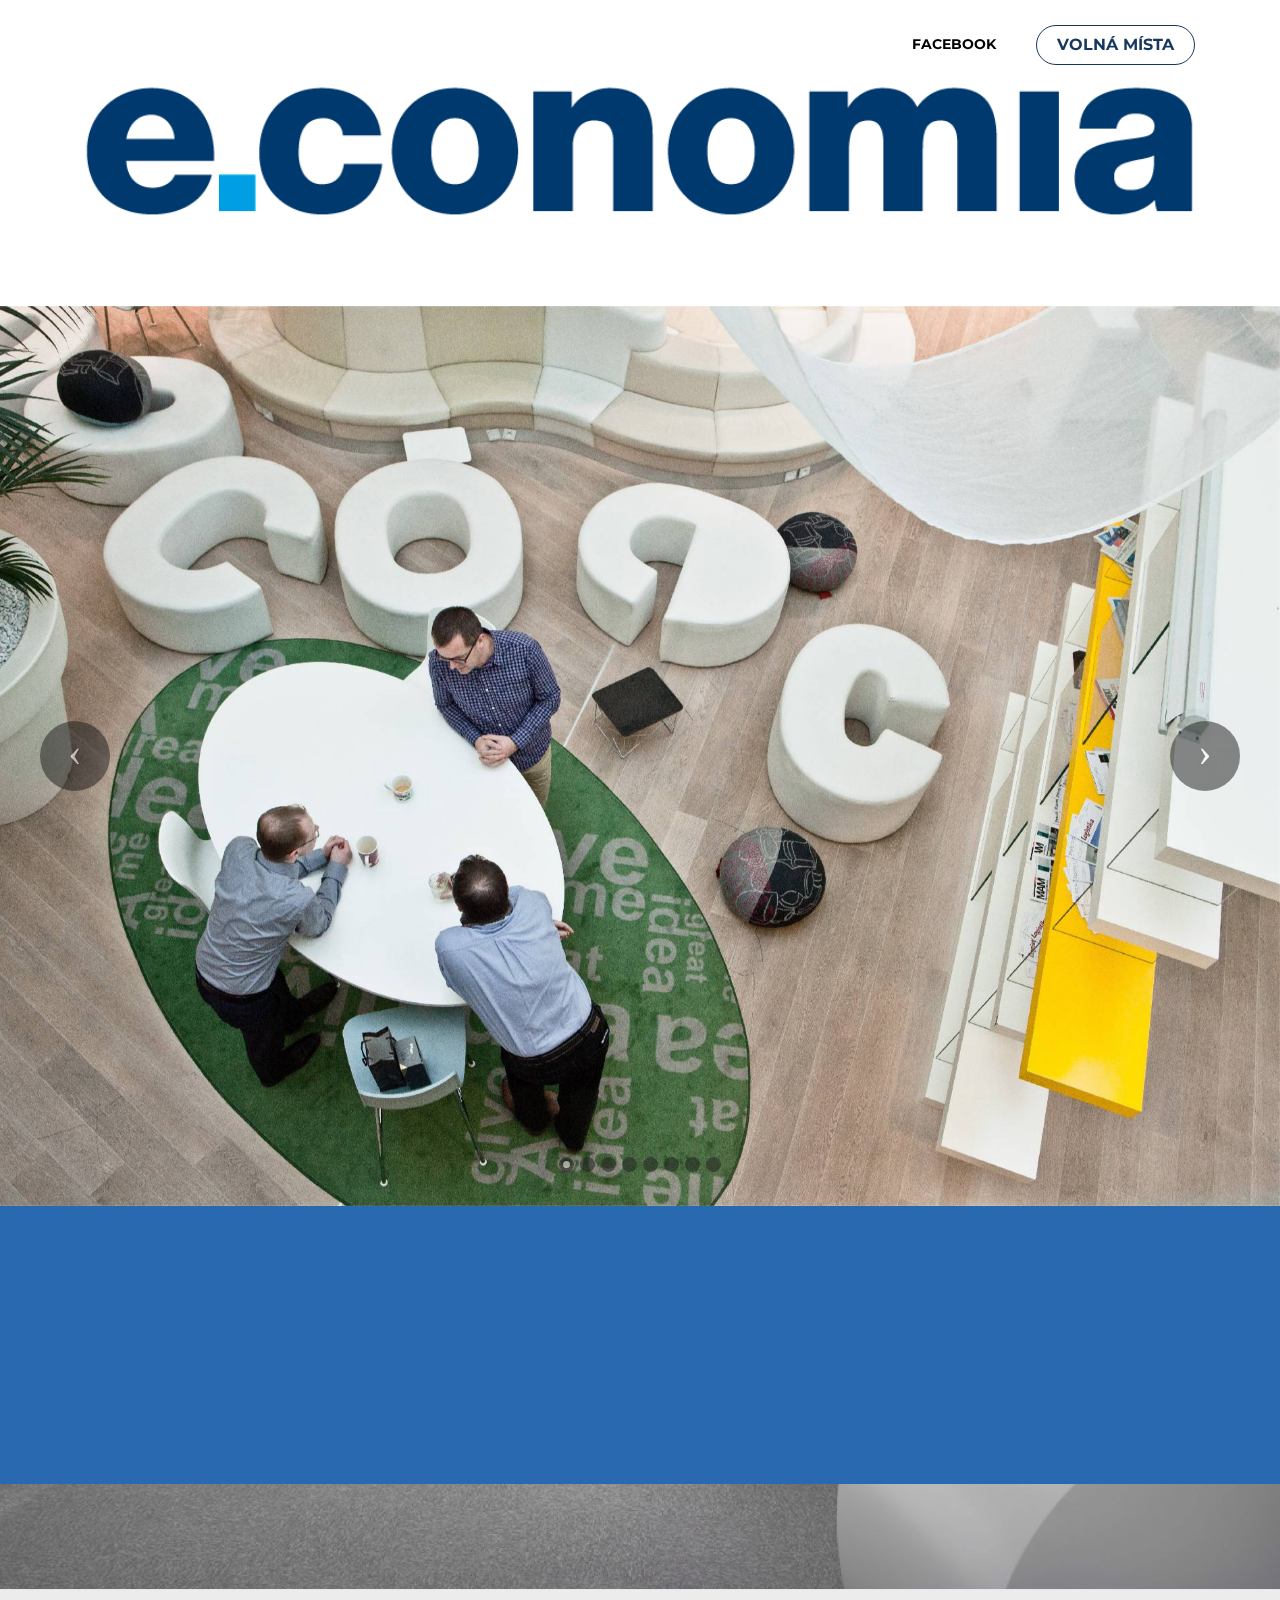
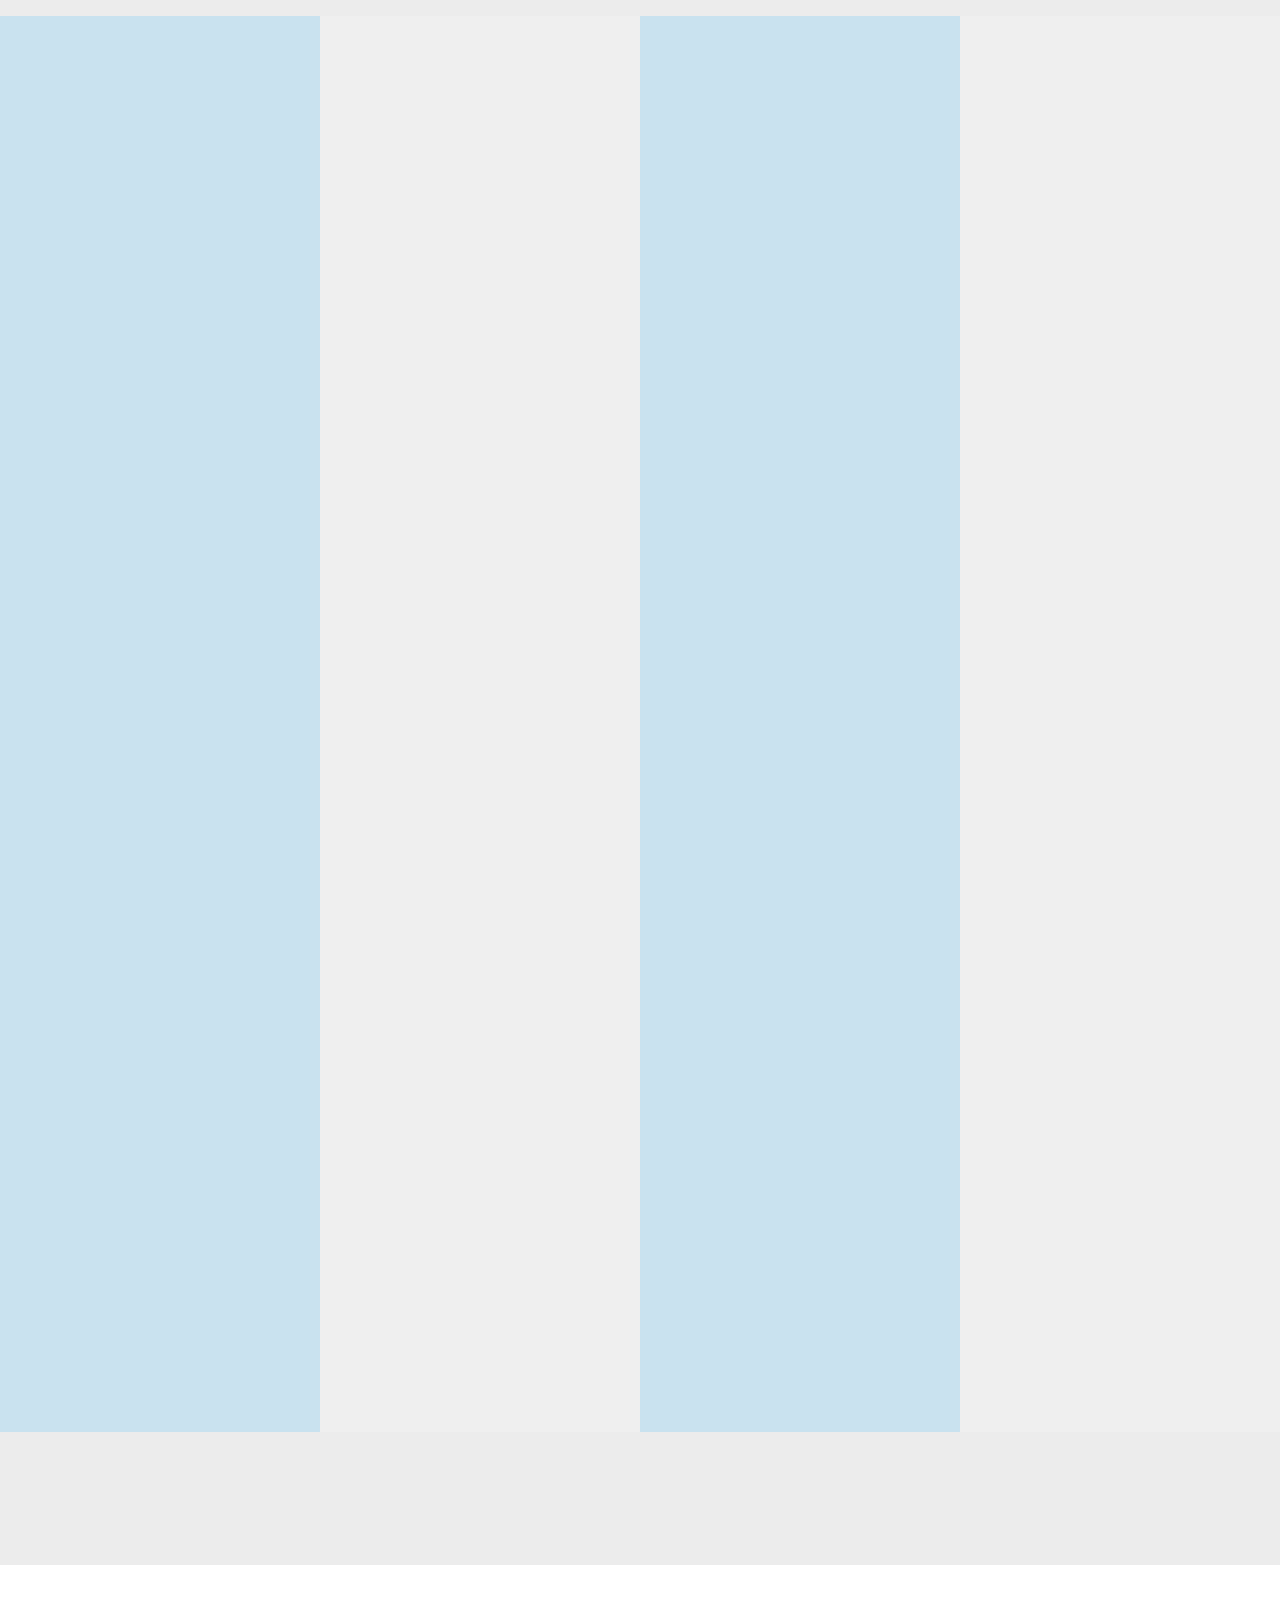
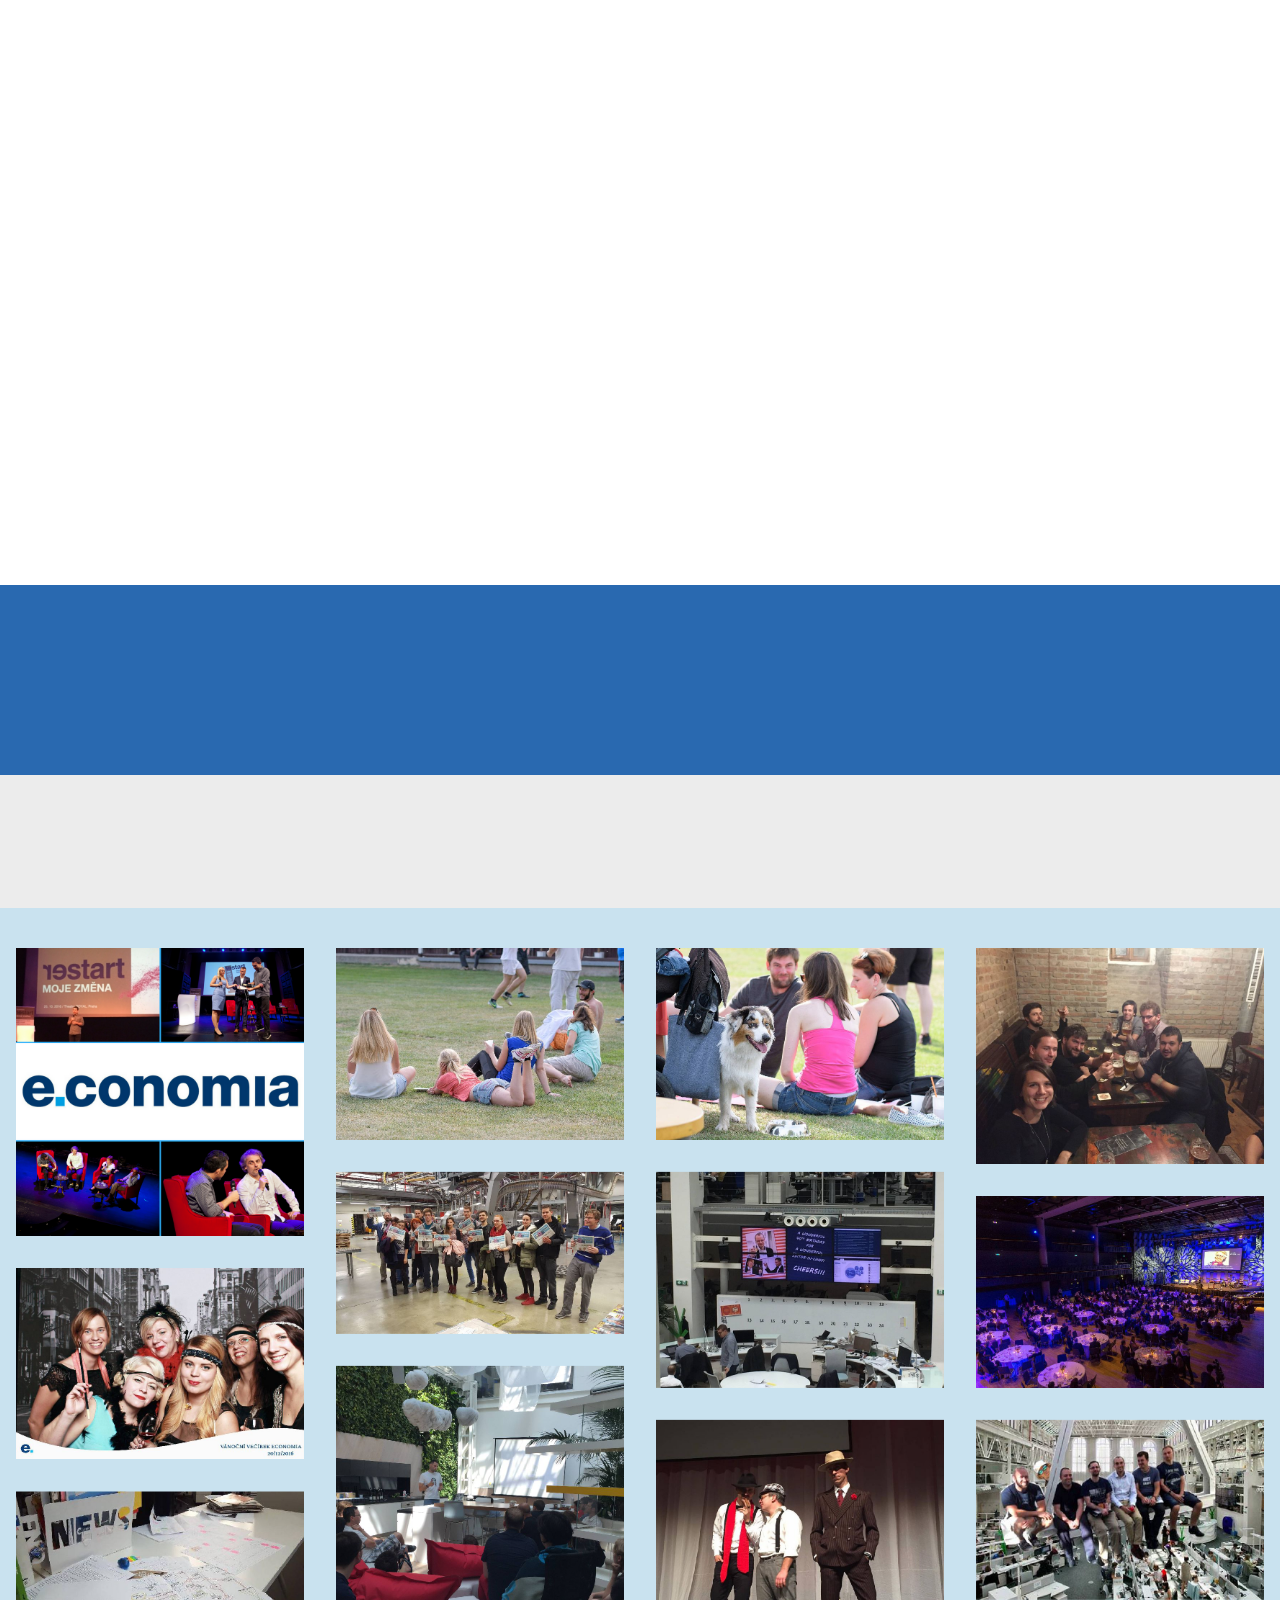
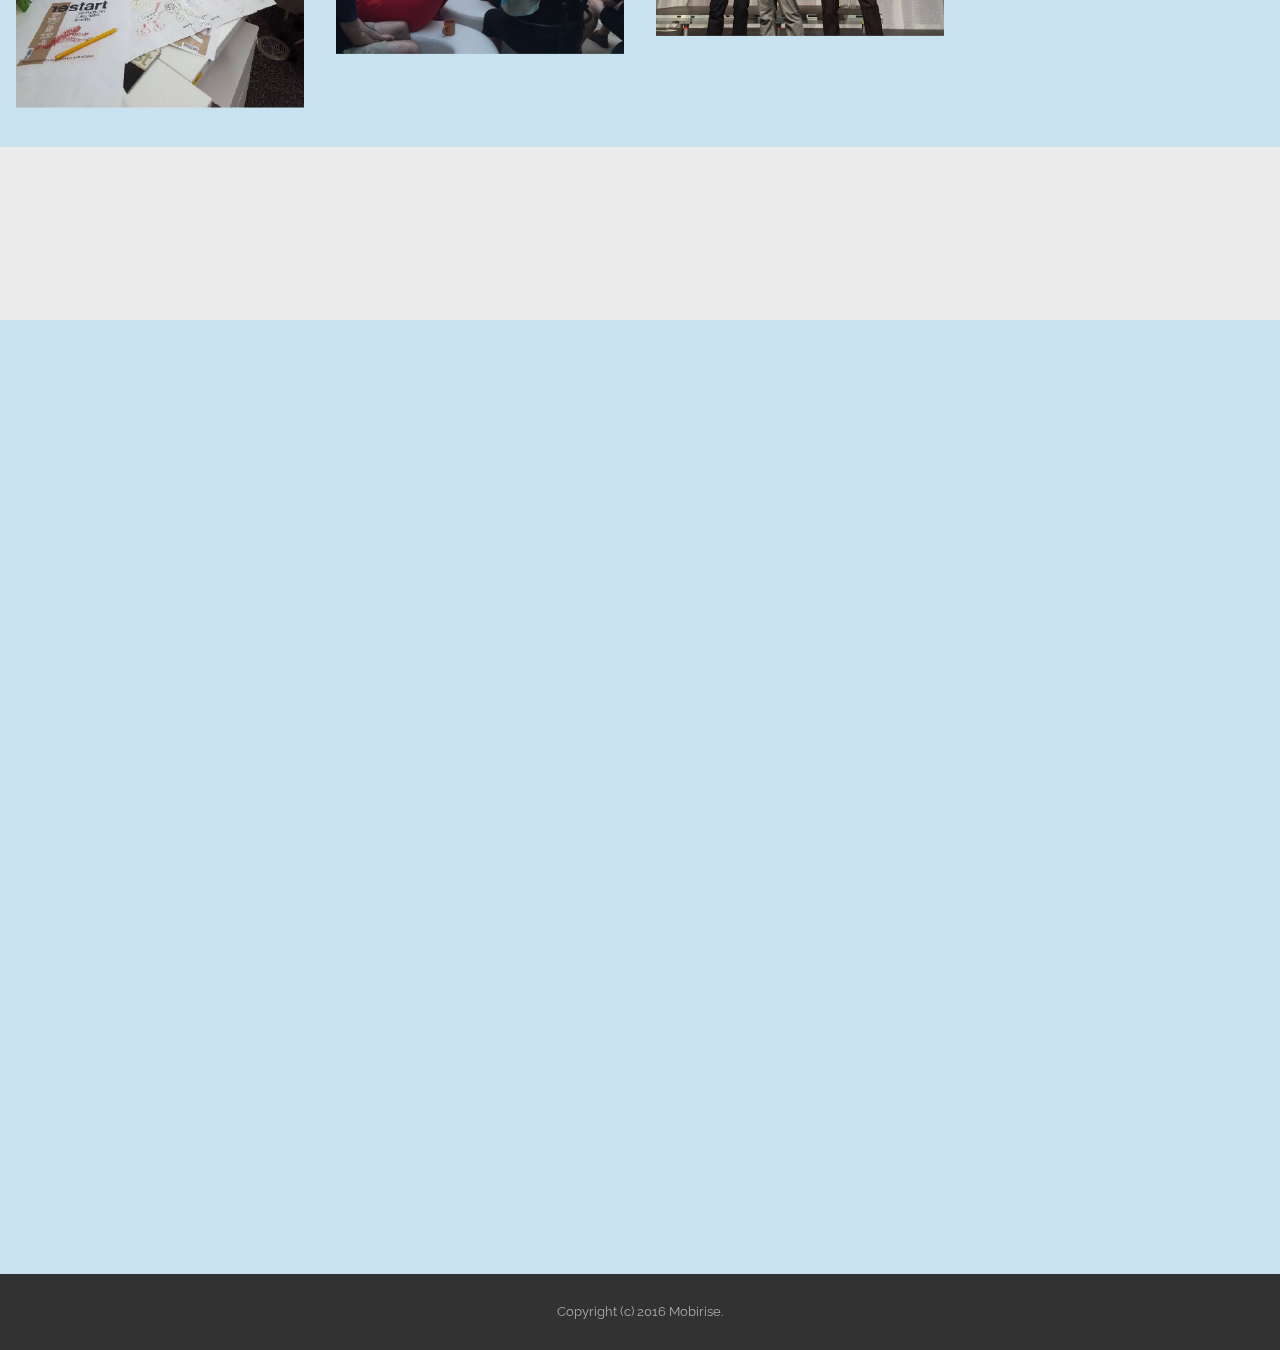
==== commit 755d0065: "Změna_holky" ====
--- a/index.html
+++ b/index.html
@@ -69,7 +69,7 @@
 
 </section>
 
-<section class="engine"><a rel="external" href="https://mobirise.com">wysiwyg website design software</a></section><section class="mbr-section article mbr-after-navbar" id="msg-box8-1g" style="background-image: url(assets/images/economia-logo1.gif); padding-top: 200px; padding-bottom: 80px;">
+<section class="engine"><a rel="external" href="https://mobirise.com">easy offline web site maker software</a></section><section class="mbr-section article mbr-after-navbar" id="msg-box8-1g" style="background-image: url(assets/images/economia-logo1.gif); padding-top: 200px; padding-bottom: 80px;">
 
     
     <div class="container">
@@ -241,7 +241,7 @@
                 </div>
 
                 <div class="mbr-table-cell mbr-right-padding-md-up col-md-8 text-xs-center">
-                    <h2 class="mbr-info-subtitle mbr-section-subtitle">NEJSME JENOM NOVINY</h2>
+                    <h2 class="mbr-info-subtitle mbr-section-subtitle">JSME VÍC NEŽ JEN NOVINY</h2>
                     <h3 class="mbr-info-title mbr-section-title display-2"><br>Pracují s námi profesionálové z oblasti IT, e-commerce, obchodu, financí a mnoha dalších. Jsme moderní a inovativní mediální dům. <br>Realizujeme zajímavé projekty a zkoušíme nové věci. <br>Hledáme kolegy, kteří nejsou líní a chtějí na sobě pracovat. <br>Nabízíme možnost jak zkušeným profesionálům, tak absolventům s chutí učit se nové věci.</h3>
                 </div>
 
@@ -719,7 +719,7 @@
               
 
               <div class="mbr-table-cell mbr-right-padding-md-up col-md-5 text-xs-center text-md-right">
-                  <h3 class="mbr-section-title display-2"><span style="color: inherit; line-height: 1.1;">Bude se ti věnovat jedna z našich personalistek (vpravo)&nbsp;</span><br>Kamila, Kristýna nebo Andrea</h3>
+                  <h3 class="mbr-section-title display-2"><span style="color: inherit; line-height: 1.1;">Bude se ti věnovat jedna z našich personalistek&nbsp;</span></h3>
                   <div class="lead">
 
                     <p>1) Pošli životopis nebo odkaz na LinkedIn.<br>2) Podíváme se na něj a nejpozději do týdne se ti ozveme.<br>3) Pak záleží na pozici. Většinou nám ale nestačí jen pohovor, chceme si kolegy vybrat pečlivě.&nbsp;<br>4) Doplněním pohovoru pro nás bývá nějaký test odborných znalostí, on-line osobnostní diagnostika či různé modelové situace.<br>5) Pokud uspěješ, dostaneš nabídku a nastupuješ :)&nbsp;</p>
@@ -734,7 +734,7 @@
 
 
               <div class="mbr-table-cell mbr-valign-top col-md-7">
-                  <div class="mbr-figure"><img src="assets/images/portretky-1-f-1400x1021-55.jpg"></div>
+                  <div class="mbr-figure"><a href="https://economia.jobs.cz/" target="_blank"><img src="assets/images/hr-aktual-1400x933-66.jpg"></a></div>
               </div>
 
             </div>
@@ -774,10 +774,10 @@
             </div>
             <div class="mbr-footer-content col-xs-12 col-md-6 col-lg-3">
                 <h4>Zajímá vás?</h4>
-                <ul><br><li>IT nebo produkt? <a href="mailto:kristyna.burdova@economia.cz">Napiš Kristýně</a></li><li>Obchod? <a href="mailto:andrea.vykopalova@economia.cz">Napiš Andree</a></li><li>Redakce, finance nebo HR?<a href="mailto:kamila.bartovska@economia.cz"> </a><a href="mailto:kamila.bartovska@economia.cz">Napiš Kamile</a></li><br></ul>
+                <ul><br><li>IT nebo produkt? <a href="mailto:dominika.jirikova@economia.cz" target="_blank">Napiš Dominice</a><a href="mailto:kristyna.burdova@economia.cz"></a></li><li>Obchod? <a href="mailto:ivana.cervena@economia.cz" target="_blank">Napiš Ivaně</a><a href="mailto:andrea.vykopalova@economia.cz"></a></li><li>Redakce, finance nebo HR?<a href="mailto:kamila.bartovska@economia.cz"> </a><a href="mailto:kamila.bartovska@economia.cz" target="_blank">Napiš Kamile</a></li><li>Stáže a administrativa? <a href="mailto:andrea.vykopalova@economia.cz" target="_blank">Napiš Andree</a></li><br></ul>
             </div>
             <div class="mbr-footer-content col-xs-12 col-md-6 col-lg-3">
-                <p><strong>E-maily na HR konzultantky&nbsp;</strong><br><a href="mailto:kamila.bartovska@economia.cz">kamila.bartovska@economia.cz</a><br><a href="mailto:kristyna.burdova@economia.cz">kristyna.burdova@economia.cz</a><br><a href="mailto:andrea.vykopalova@economia.cz">andrea.vykopalova@economia.cz</a><br><br><br><font color="#7e9b9f" face="Montserrat, sans-serif" size="3"><span style="letter-spacing: -1px; line-height: 20px;"><strong>weby</strong></span></font><br><a href="http://economia.ihned.cz/kariera/proc-k-nam/" target="_blank">www.economia.cz</a><br><a href="http://http://economia.jobs.cz/" target="_blank">www.economia.jobs.cz</a></p>
+                <p></p><p><strong>E-maily na HR konzultantky&nbsp;</strong><br><a href="mailto:kamila.bartovska@economia.cz">kamila.bartovska@economia.cz</a><br><a href="mailto:dominika.jirikova@economia.cz" target="_blank">dominika.jirikova@economia.cz</a></p><p><a href="mailto:ivana.cervena@economia.cz" target="_blank">ivana.cervena@economia.cz</a><br><a href="mailto:andrea.vykopalova@economia.cz" target="_blank">andrea.vykopalova@economia.cz</a></p><br><p><a href="mailto:andrea.vykopalova@economia.cz"><br></a><br><br><br><font color="#7e9b9f" face="Montserrat, sans-serif" size="3"><span style="letter-spacing: -1px; line-height: 20px;"><strong>weby</strong></span></font><br><a href="http://economia.ihned.cz/kariera/proc-k-nam/" target="_blank">www.economia.cz</a><br><a href="http://http://economia.jobs.cz/" target="_blank">www.economia.jobs.cz</a></p><p></p>
             </div>
             <div class="col-xs-12 col-md-6 col-lg-3" data-form-type="formoid">
 
@@ -787,7 +787,7 @@
 
                 <form action="https://mobirise.com/" method="post" data-form-title="MESSAGE">
 
-                    <input type="hidden" value="jfmfj6ckcIiQD2Fhejp8iGjlWLPbXL5OKoUiIoDjKvIOuJx18/YkEO+7KxMcYExBNDlnlQvrWJ4q8x28eQCyc4jr/xP8zPtwRv9TMnOFrcrPrLa6i7h+S5lFBtO+F3Y+" data-form-email="true">
+                    <input type="hidden" value="QbGzAqig1mwOuixIfENXjewmC8lTLhdKJldklr2UKBzJPwWmiZojhE/CM8dZSuQBVl+NrBEDPwBKC2jn51VE5LCTqdfYNeUjKgs2k5I6jWnvzZNFvnAXQpoFnq9oRaHh" data-form-email="true">
 
                     
 
--- a/assets/mobirise/css/mbr-additional.css
+++ b/assets/mobirise/css/mbr-additional.css
@@ -519,7 +519,7 @@
 }
 #msg-box1-1m H2 {
   font-family: 'Montserrat', sans-serif;
-  font-size: 48px;
+  font-size: 36px;
   color: #ffffff;
 }
 #msg-box8-1n .mbr-section-title,
@@ -531,6 +531,7 @@
 }
 #content3-h P {
   text-align: left;
+  color: #2969b0;
 }
 #content3-h SPAN {
   color: #2969b0;
@@ -639,6 +640,7 @@
 }
 #contacts5-1f P {
   font-size: 17px;
+  color: #2969b0;
 }
 #contacts5-1f LI {
   color: #2969b0;
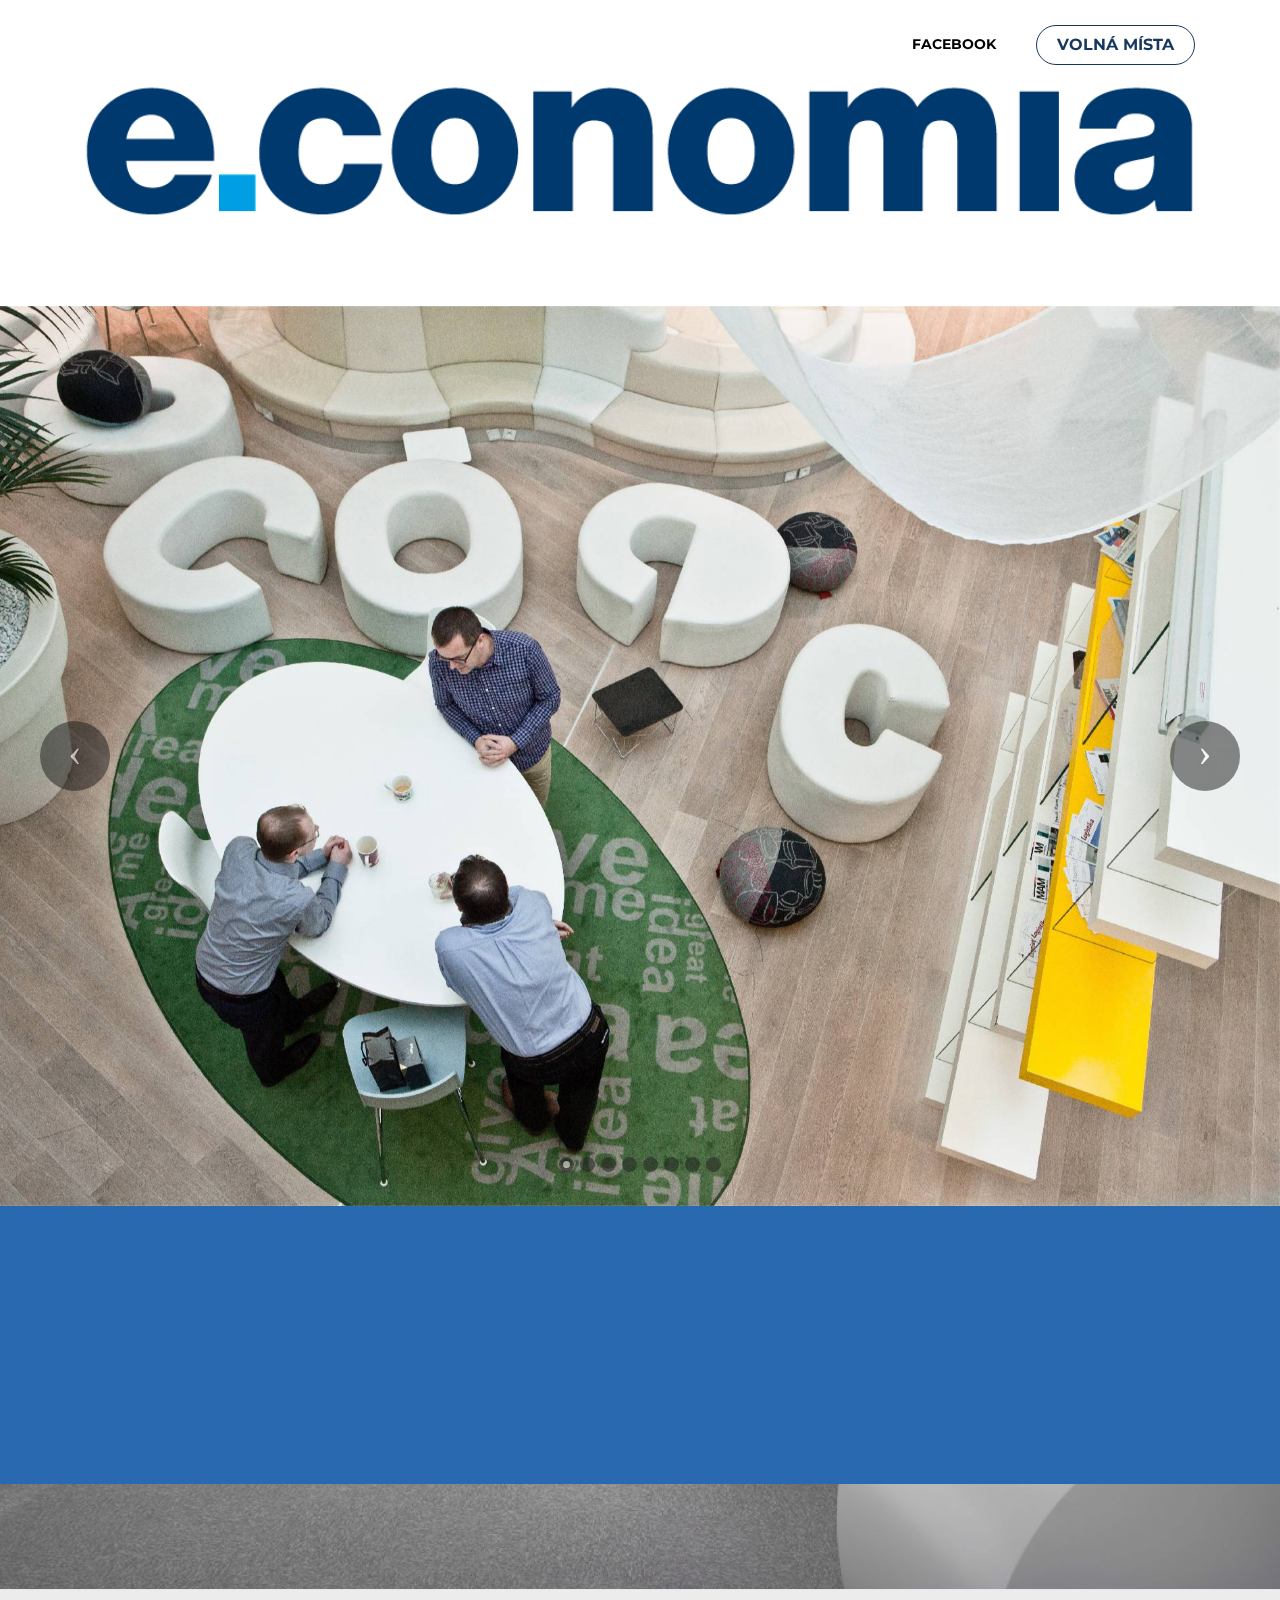
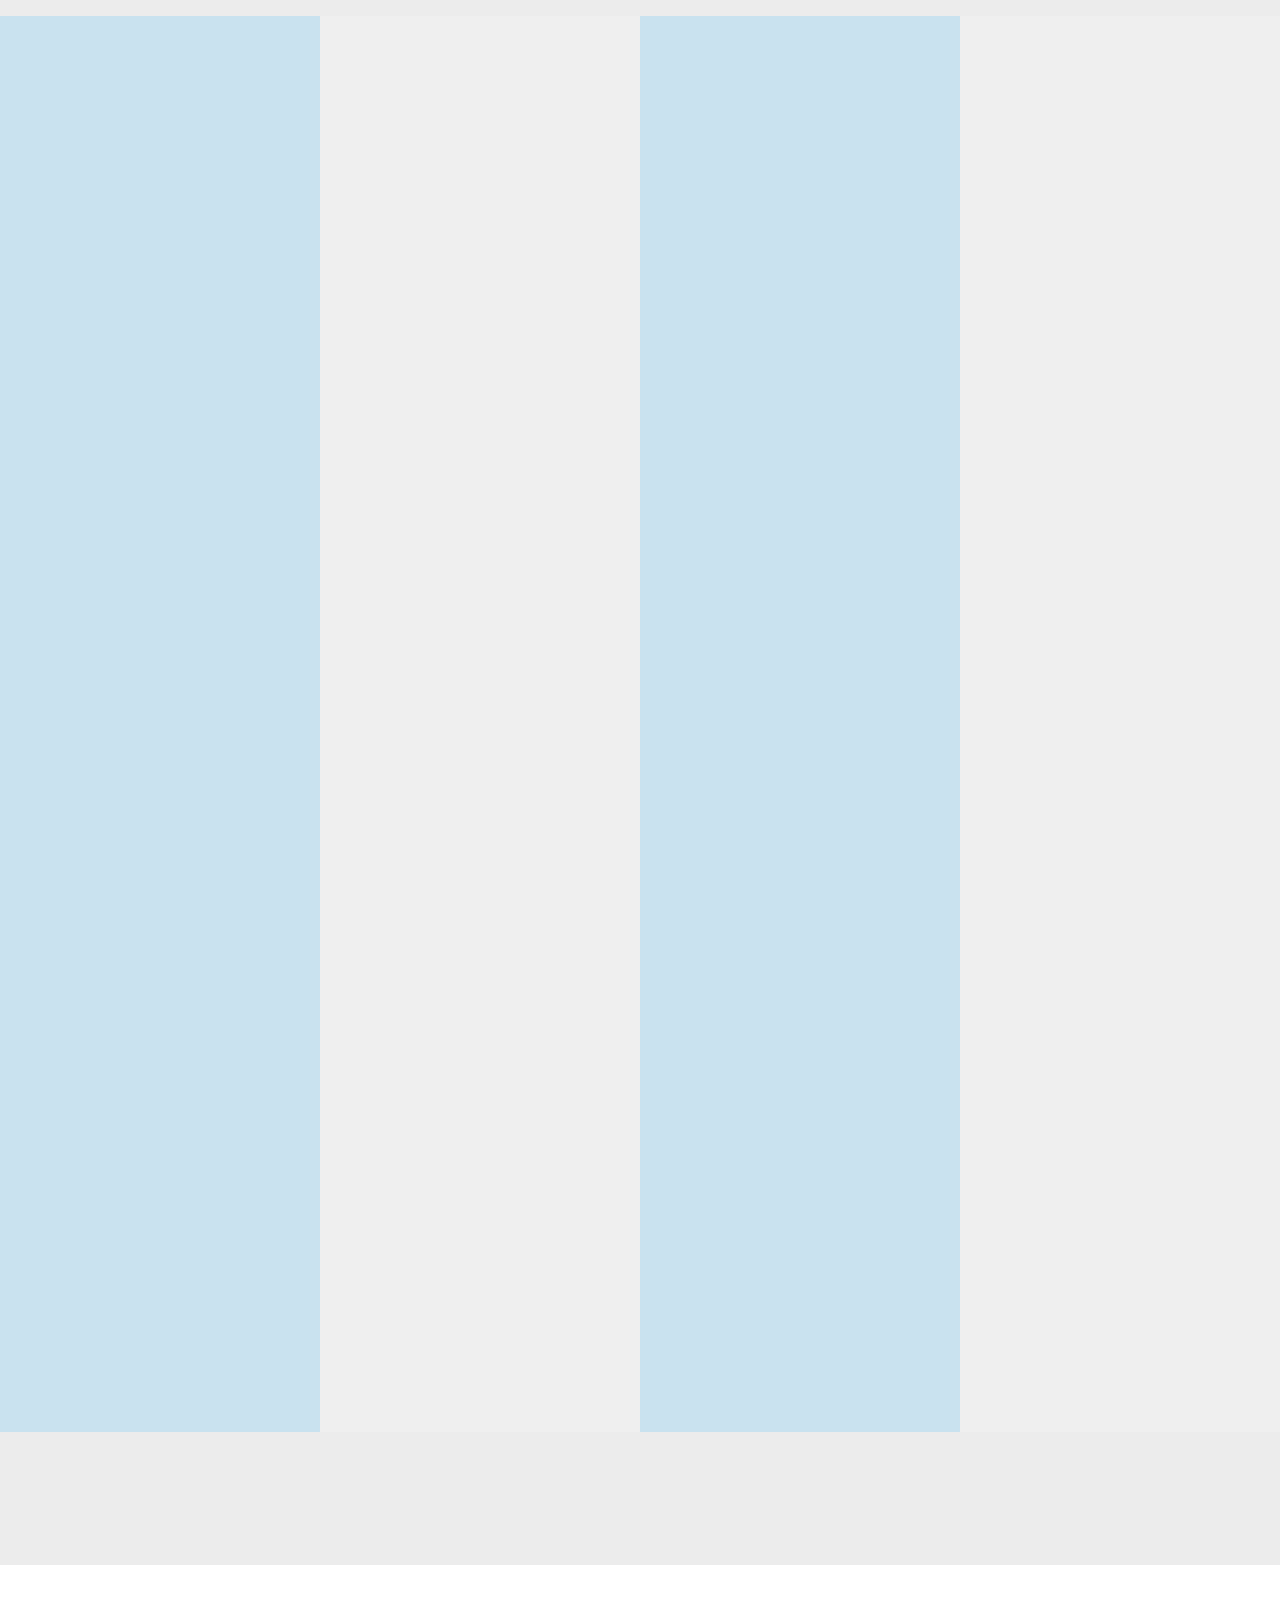
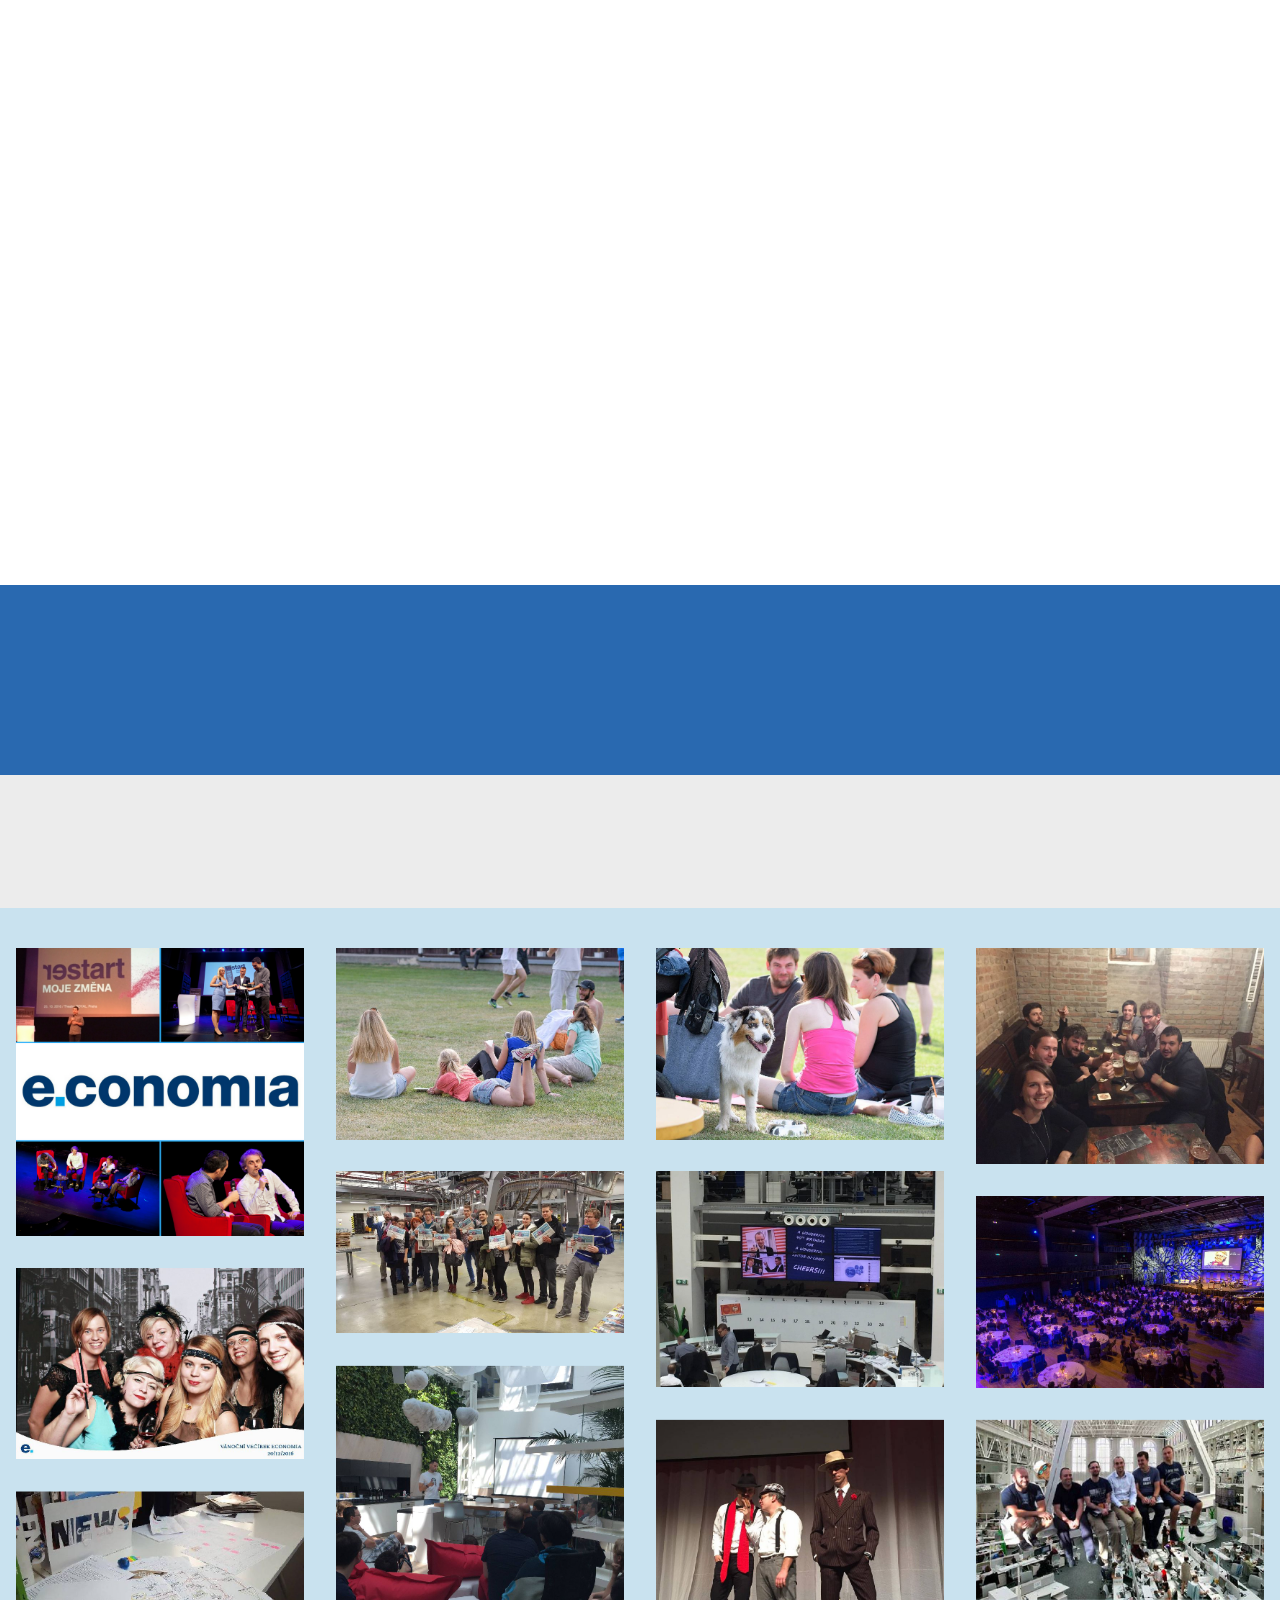
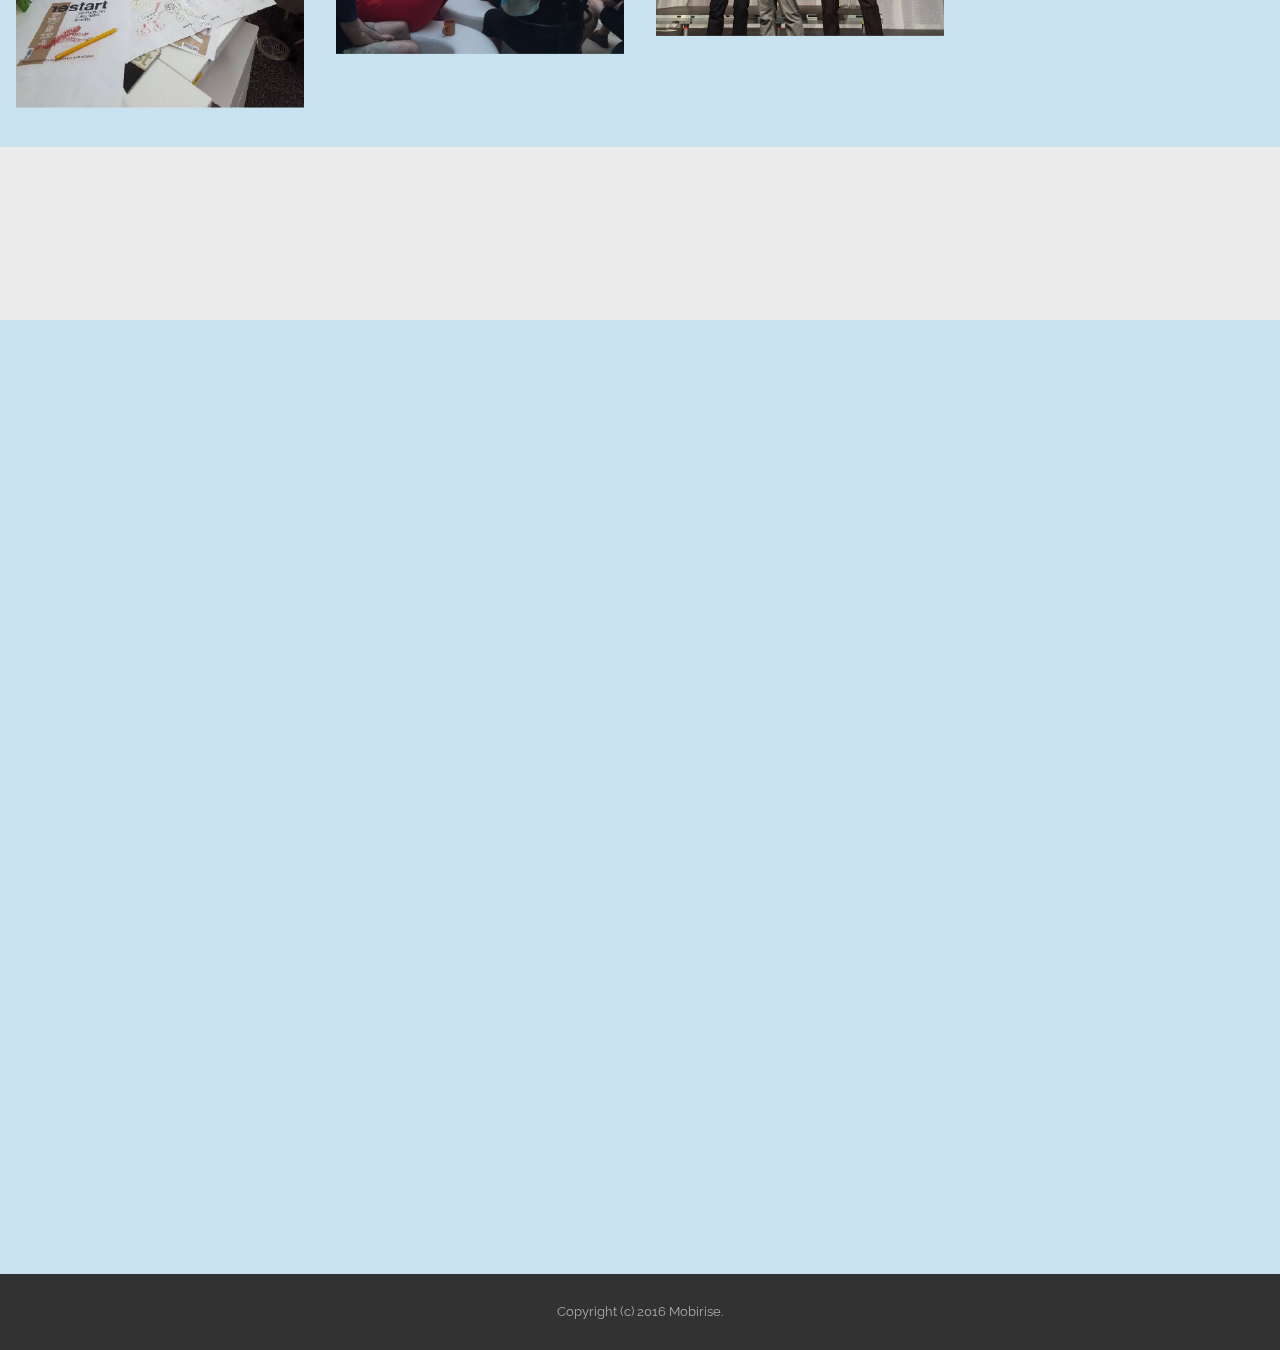
==== commit 712b31f9: "GDPR" ====
--- a/index.html
+++ b/index.html
@@ -69,7 +69,7 @@
 
 </section>
 
-<section class="engine"><a rel="external" href="https://mobirise.com">easy offline web site maker software</a></section><section class="mbr-section article mbr-after-navbar" id="msg-box8-1g" style="background-image: url(assets/images/economia-logo1.gif); padding-top: 200px; padding-bottom: 80px;">
+<section class="engine"><a rel="external" href="https://mobirise.com">site design software download</a></section><section class="mbr-section article mbr-after-navbar" id="msg-box8-1g" style="background-image: url(assets/images/economia-logo1.gif); padding-top: 200px; padding-bottom: 80px;">
 
     
     <div class="container">
@@ -397,7 +397,7 @@
     </div>
 </section>
 
-<section class="mbr-section article mbr-parallax-background" id="msg-box8-j" style="background-image: url(assets/images/tisk-economia-16-2000x1498-241.jpg); padding-top: 40px; padding-bottom: 40px;">
+<section class="mbr-section article mbr-parallax-background" id="msg-box8-j" style="background-image: url(assets/images/tisk-economia-16-2000x1498-243.jpg); padding-top: 40px; padding-bottom: 40px;">
 
     <div class="mbr-overlay" style="opacity: 0.3; background-color: rgb(193, 193, 193);">
     </div>
@@ -777,7 +777,7 @@
                 <ul><br><li>IT nebo produkt? <a href="mailto:dominika.jirikova@economia.cz" target="_blank">Napiš Dominice</a><a href="mailto:kristyna.burdova@economia.cz"></a></li><li>Obchod? <a href="mailto:ivana.cervena@economia.cz" target="_blank">Napiš Ivaně</a><a href="mailto:andrea.vykopalova@economia.cz"></a></li><li>Redakce, finance nebo HR?<a href="mailto:kamila.bartovska@economia.cz"> </a><a href="mailto:kamila.bartovska@economia.cz" target="_blank">Napiš Kamile</a></li><li>Stáže a administrativa? <a href="mailto:andrea.vykopalova@economia.cz" target="_blank">Napiš Andree</a></li><br></ul>
             </div>
             <div class="mbr-footer-content col-xs-12 col-md-6 col-lg-3">
-                <p></p><p><strong>E-maily na HR konzultantky&nbsp;</strong><br><a href="mailto:kamila.bartovska@economia.cz">kamila.bartovska@economia.cz</a><br><a href="mailto:dominika.jirikova@economia.cz" target="_blank">dominika.jirikova@economia.cz</a></p><p><a href="mailto:ivana.cervena@economia.cz" target="_blank">ivana.cervena@economia.cz</a><br><a href="mailto:andrea.vykopalova@economia.cz" target="_blank">andrea.vykopalova@economia.cz</a></p><br><p><a href="mailto:andrea.vykopalova@economia.cz"><br></a><br><br><br><font color="#7e9b9f" face="Montserrat, sans-serif" size="3"><span style="letter-spacing: -1px; line-height: 20px;"><strong>weby</strong></span></font><br><a href="http://economia.ihned.cz/kariera/proc-k-nam/" target="_blank">www.economia.cz</a><br><a href="http://http://economia.jobs.cz/" target="_blank">www.economia.jobs.cz</a></p><p></p>
+                <p></p><p><strong>E-maily na HR konzultantky&nbsp;</strong><br><a href="mailto:kamila.bartovska@economia.cz">kamila.bartovska@economia.cz</a><br><a href="mailto:dominika.jirikova@economia.cz" target="_blank">dominika.jirikova@economia.cz</a></p><p><a href="mailto:ivana.cervena@economia.cz" target="_blank">ivana.cervena@economia.cz</a><br><a href="mailto:andrea.vykopalova@economia.cz" target="_blank">andrea.vykopalova@economia.cz</a></p><p><br><strong><a href="https://docs.google.com/document/d/1Ae_G9lRjQBQ3O8-OTk93CrLqKtJZ0TO4ZmIClloU3o4/edit" target="_blank">Zásady ochrany osobních údajů</a></strong><br><br><font color="#7e9b9f" face="Montserrat, sans-serif" size="3"><span style="letter-spacing: -1px; line-height: 20px;"><strong>weby</strong></span></font><br><a href="http://economia.ihned.cz/kariera/proc-k-nam/" target="_blank">www.economia.cz</a><br><a href="http://http://economia.jobs.cz/" target="_blank">www.economia.jobs.cz</a></p><p></p>
             </div>
             <div class="col-xs-12 col-md-6 col-lg-3" data-form-type="formoid">
 
@@ -787,7 +787,7 @@
 
                 <form action="https://mobirise.com/" method="post" data-form-title="MESSAGE">
 
-                    <input type="hidden" value="QbGzAqig1mwOuixIfENXjewmC8lTLhdKJldklr2UKBzJPwWmiZojhE/CM8dZSuQBVl+NrBEDPwBKC2jn51VE5LCTqdfYNeUjKgs2k5I6jWnvzZNFvnAXQpoFnq9oRaHh" data-form-email="true">
+                    <input type="hidden" value="YWxCPqj+9btaNhDQ5LAsIDyLV80vIiCzCTHXae9LDy5PiPygyNVMGB+/YHqfiCIVjuuV+h+0TAGuZIsCuJXfMnIdIwPGxyuVg6P6nRWsmR0as18IF2SqRdHvBPWSlA+x" data-form-email="true">
 
                     
 
--- a/assets/mobirise/css/mbr-additional.css
+++ b/assets/mobirise/css/mbr-additional.css
@@ -531,7 +531,7 @@
 }
 #content3-h P {
   text-align: left;
-  color: #2969b0;
+  color: #000000;
 }
 #content3-h SPAN {
   color: #2969b0;
@@ -640,7 +640,7 @@
 }
 #contacts5-1f P {
   font-size: 17px;
-  color: #2969b0;
+  color: #000000;
 }
 #contacts5-1f LI {
   color: #2969b0;
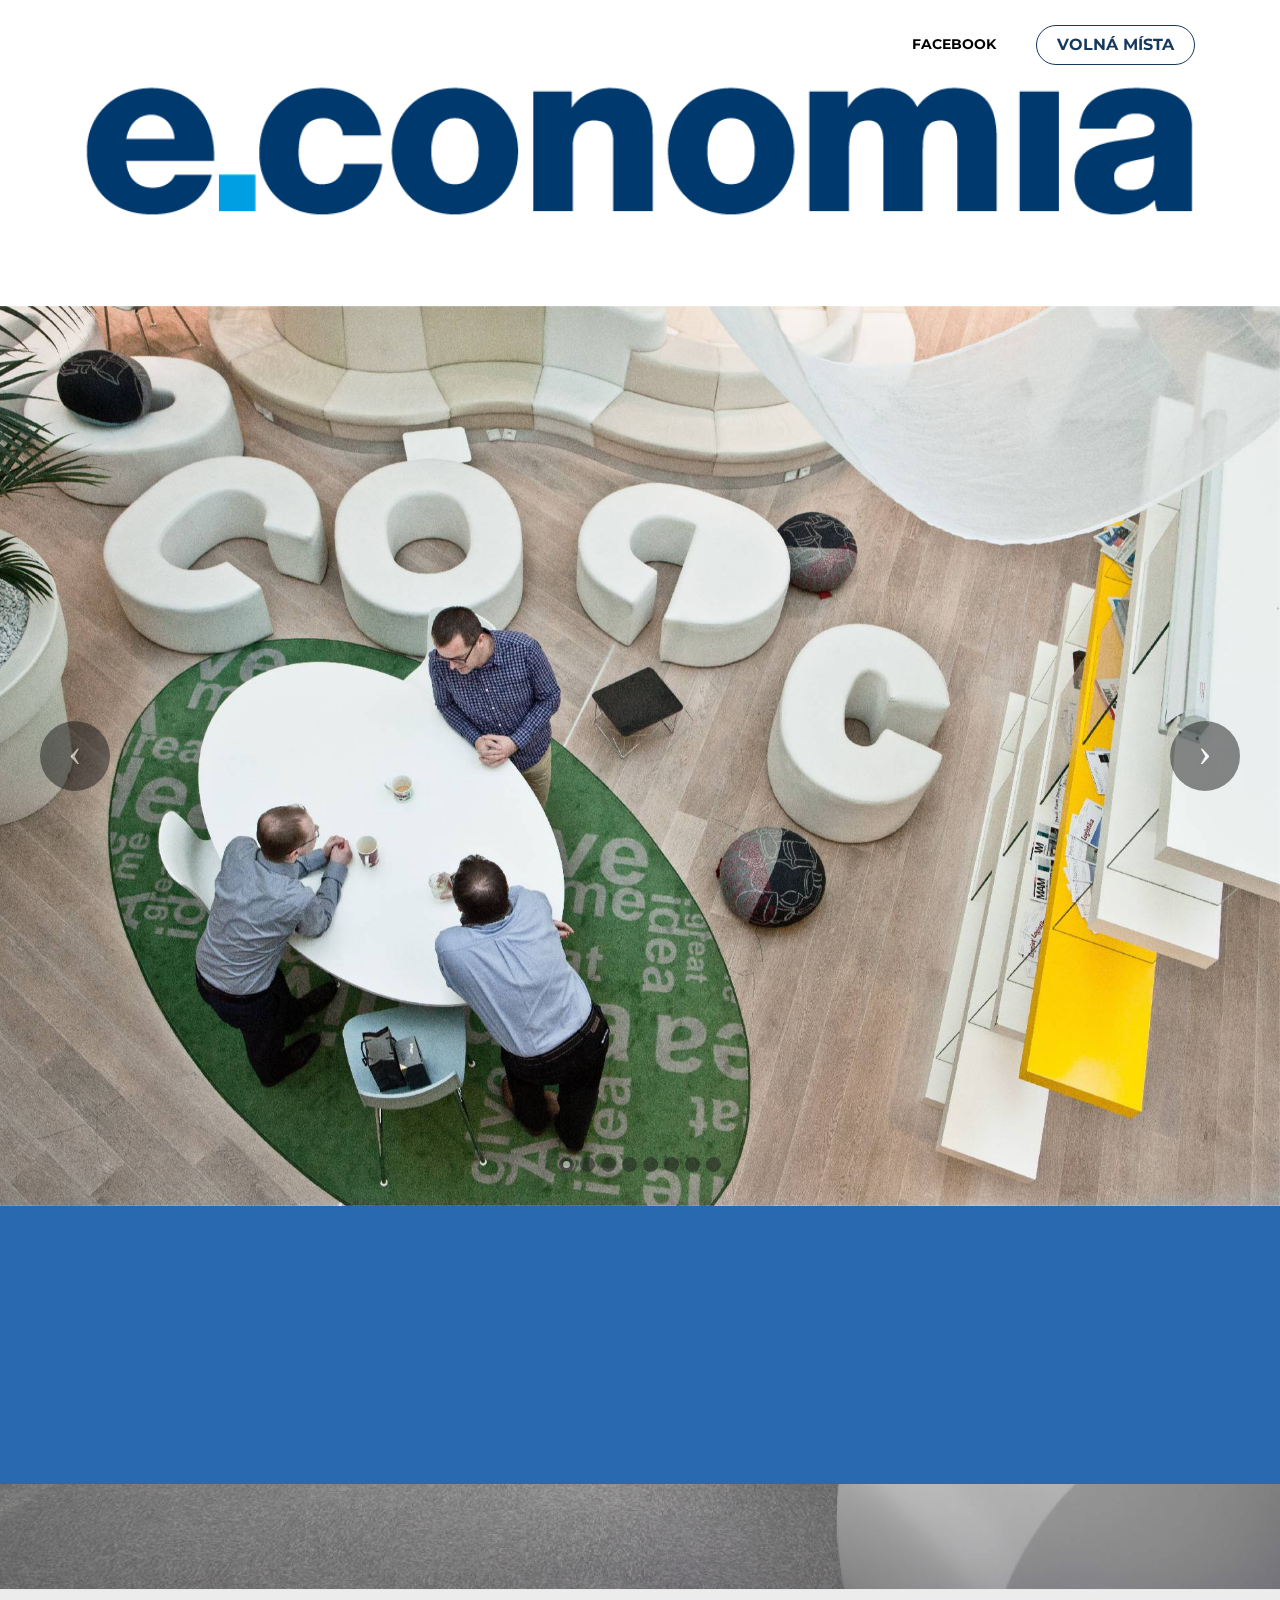
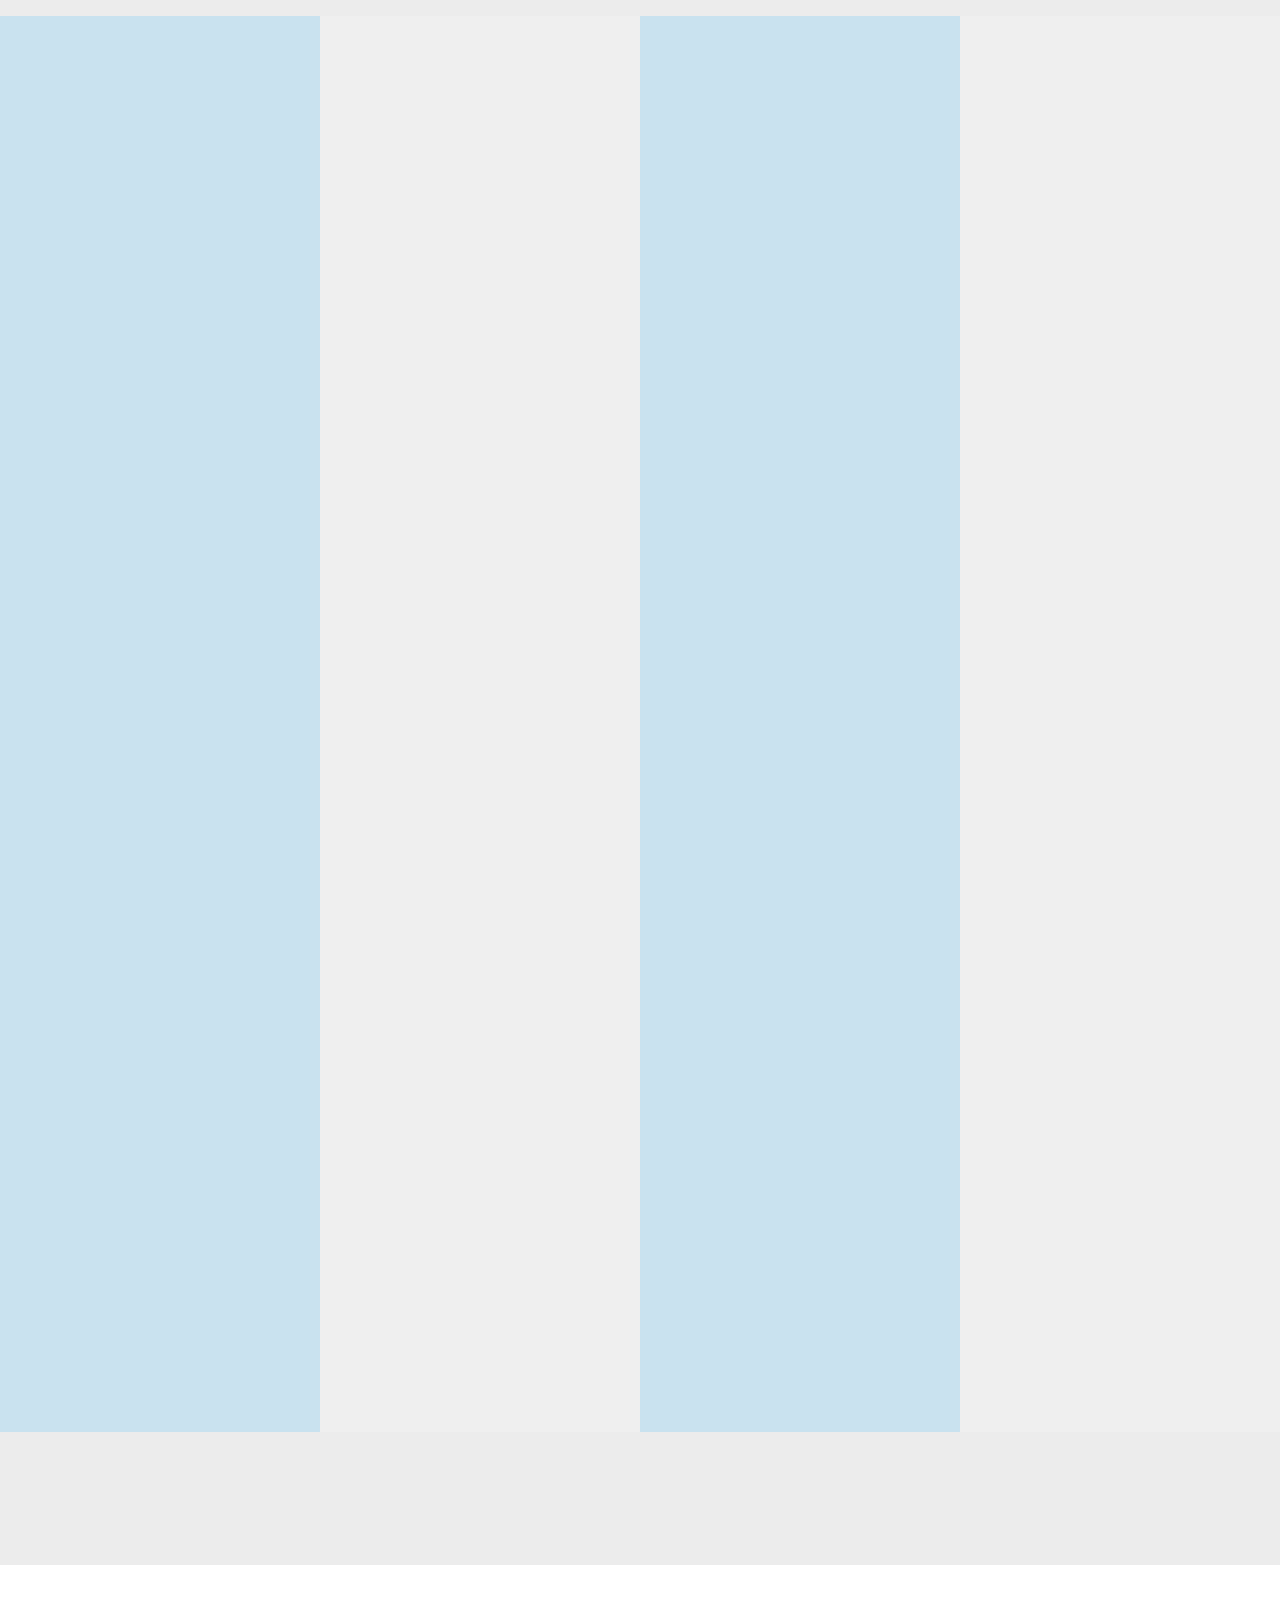
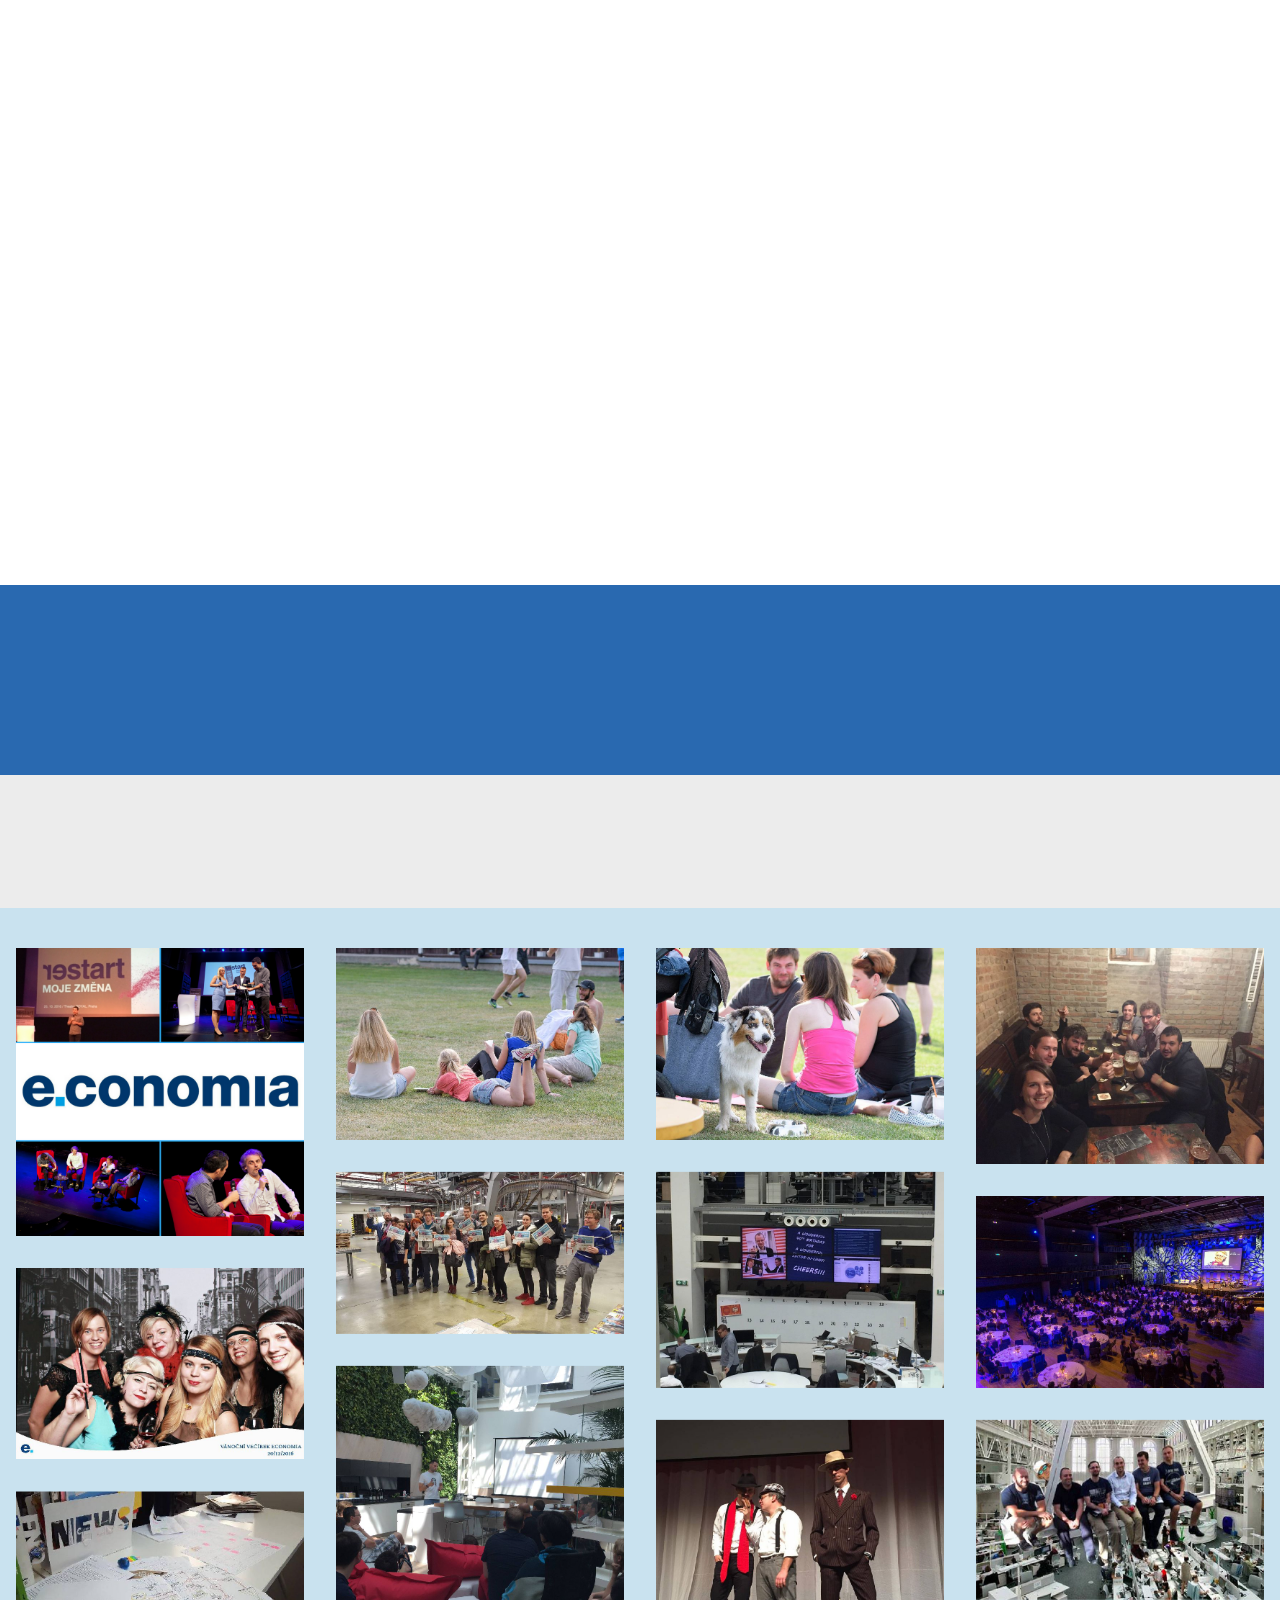
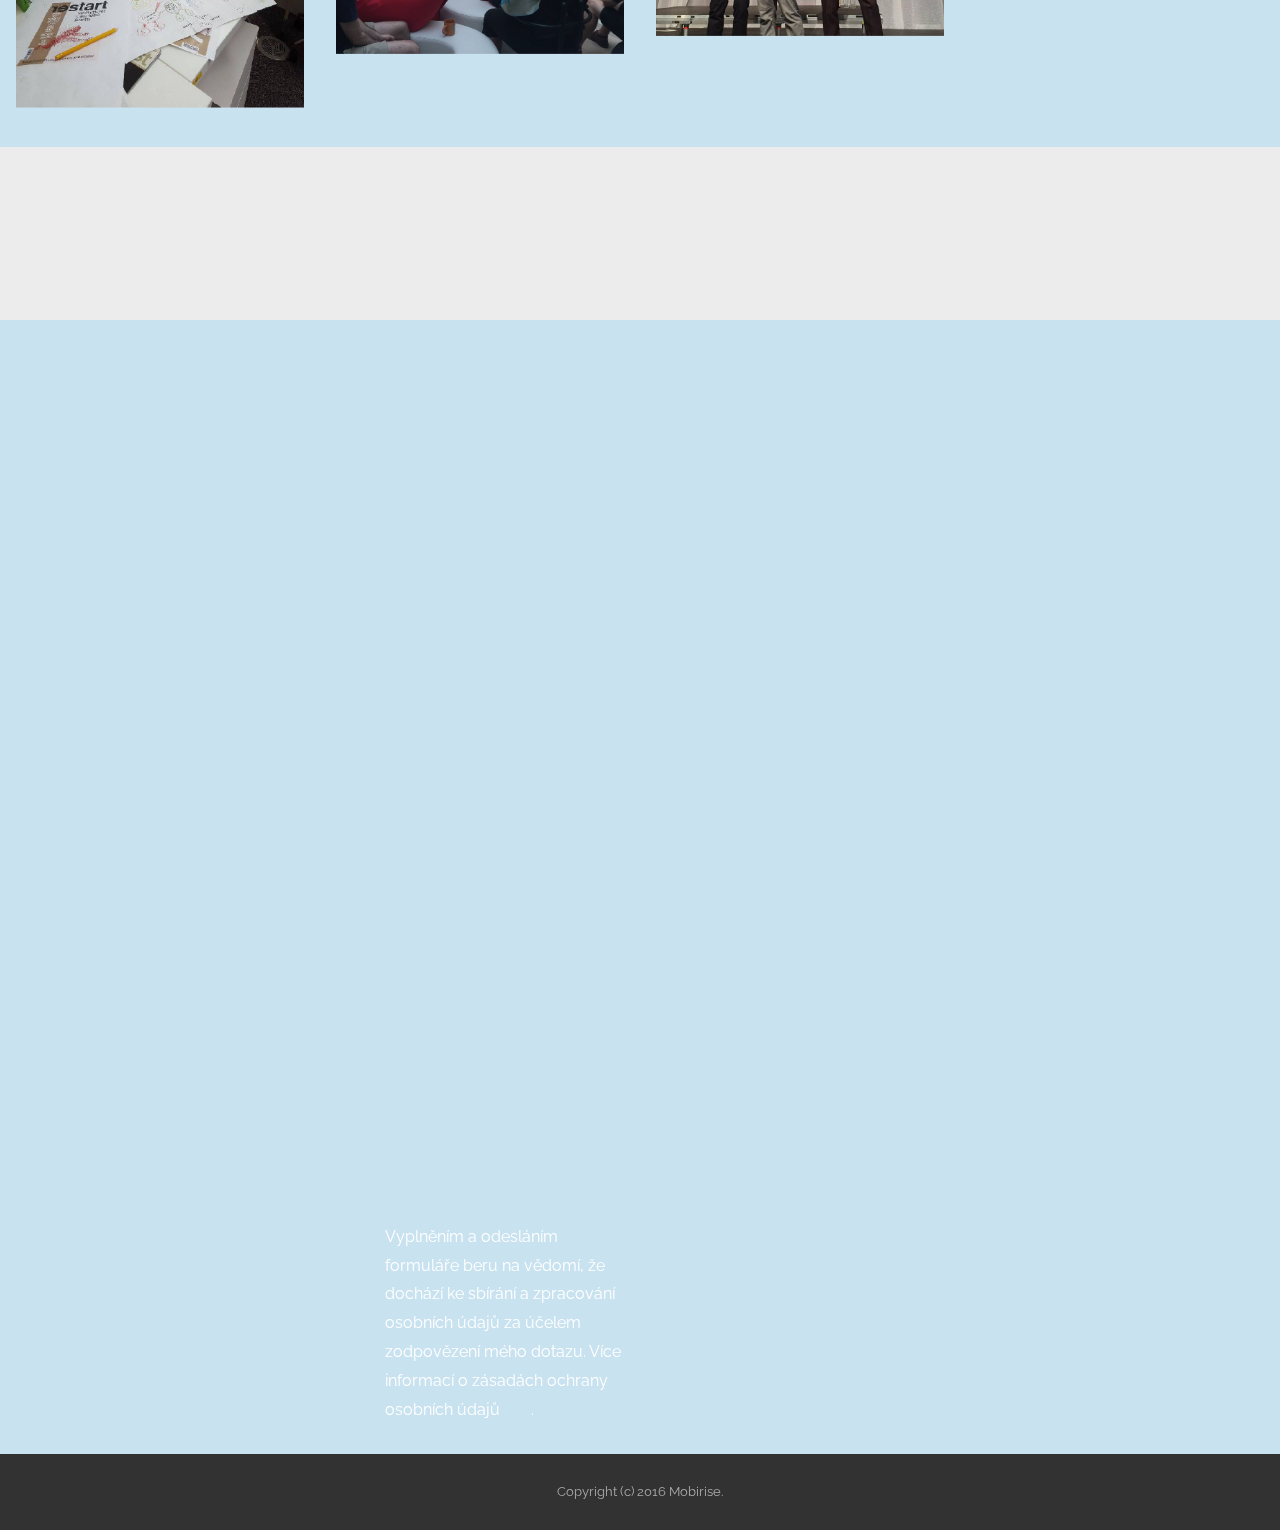
==== commit 5ac3779f: "GDPR 2" ====
--- a/index.html
+++ b/index.html
@@ -69,7 +69,7 @@
 
 </section>
 
-<section class="engine"><a rel="external" href="https://mobirise.com">site design software download</a></section><section class="mbr-section article mbr-after-navbar" id="msg-box8-1g" style="background-image: url(assets/images/economia-logo1.gif); padding-top: 200px; padding-bottom: 80px;">
+<section class="engine"><a rel="external" href="https://mobirise.com">web site design</a></section><section class="mbr-section article mbr-after-navbar" id="msg-box8-1g" style="background-image: url(assets/images/economia-logo1.gif); padding-top: 200px; padding-bottom: 80px;">
 
     
     <div class="container">
@@ -397,7 +397,7 @@
     </div>
 </section>
 
-<section class="mbr-section article mbr-parallax-background" id="msg-box8-j" style="background-image: url(assets/images/tisk-economia-16-2000x1498-243.jpg); padding-top: 40px; padding-bottom: 40px;">
+<section class="mbr-section article mbr-parallax-background" id="msg-box8-j" style="background-image: url(assets/images/tisk-economia-16-2000x1498-240.jpg); padding-top: 40px; padding-bottom: 40px;">
 
     <div class="mbr-overlay" style="opacity: 0.3; background-color: rgb(193, 193, 193);">
     </div>
@@ -774,10 +774,10 @@
             </div>
             <div class="mbr-footer-content col-xs-12 col-md-6 col-lg-3">
                 <h4>Zajímá vás?</h4>
-                <ul><br><li>IT nebo produkt? <a href="mailto:dominika.jirikova@economia.cz" target="_blank">Napiš Dominice</a><a href="mailto:kristyna.burdova@economia.cz"></a></li><li>Obchod? <a href="mailto:ivana.cervena@economia.cz" target="_blank">Napiš Ivaně</a><a href="mailto:andrea.vykopalova@economia.cz"></a></li><li>Redakce, finance nebo HR?<a href="mailto:kamila.bartovska@economia.cz"> </a><a href="mailto:kamila.bartovska@economia.cz" target="_blank">Napiš Kamile</a></li><li>Stáže a administrativa? <a href="mailto:andrea.vykopalova@economia.cz" target="_blank">Napiš Andree</a></li><br></ul>
+                <ul><br><li>IT nebo produkt? <a href="mailto:dominika.jirikova@economia.cz" target="_blank">Napiš Dominice</a><a href="mailto:kristyna.burdova@economia.cz"></a></li><li>Obchod? <a href="mailto:ivana.cervena@economia.cz" target="_blank">Napiš Ivaně</a><a href="mailto:andrea.vykopalova@economia.cz"></a></li><li>Redakce, finance nebo HR?<a href="mailto:kamila.bartovska@economia.cz"> </a><a href="mailto:kamila.bartovska@economia.cz" target="_blank">Napiš Kamile</a></li><li>Stáže a administrativa? <a href="mailto:andrea.vykopalova@economia.cz" target="_blank">Napiš Andree</a></li><br><div>Vyplněním a odesláním formuláře beru na vědomí, že dochází ke sbírání a zpracování osobních údajů za účelem zodpovězení mého dotazu. Více informací o zásadách ochrany osobních údajů <a href="http://http://economia.ihned.cz/zasady-ochrany-osobnich-udaju/ " target="_blank">zde</a>.</div></ul>
             </div>
             <div class="mbr-footer-content col-xs-12 col-md-6 col-lg-3">
-                <p></p><p><strong>E-maily na HR konzultantky&nbsp;</strong><br><a href="mailto:kamila.bartovska@economia.cz">kamila.bartovska@economia.cz</a><br><a href="mailto:dominika.jirikova@economia.cz" target="_blank">dominika.jirikova@economia.cz</a></p><p><a href="mailto:ivana.cervena@economia.cz" target="_blank">ivana.cervena@economia.cz</a><br><a href="mailto:andrea.vykopalova@economia.cz" target="_blank">andrea.vykopalova@economia.cz</a></p><p><br><strong><a href="https://docs.google.com/document/d/1Ae_G9lRjQBQ3O8-OTk93CrLqKtJZ0TO4ZmIClloU3o4/edit" target="_blank">Zásady ochrany osobních údajů</a></strong><br><br><font color="#7e9b9f" face="Montserrat, sans-serif" size="3"><span style="letter-spacing: -1px; line-height: 20px;"><strong>weby</strong></span></font><br><a href="http://economia.ihned.cz/kariera/proc-k-nam/" target="_blank">www.economia.cz</a><br><a href="http://http://economia.jobs.cz/" target="_blank">www.economia.jobs.cz</a></p><p></p>
+                <p></p><p><strong>E-maily na HR konzultantky&nbsp;</strong><br><a href="mailto:kamila.bartovska@economia.cz">kamila.bartovska@economia.cz</a><br><a href="mailto:dominika.jirikova@economia.cz" target="_blank">dominika.jirikova@economia.cz</a></p><p><a href="mailto:ivana.cervena@economia.cz" target="_blank">ivana.cervena@economia.cz</a><br><a href="mailto:andrea.vykopalova@economia.cz" target="_blank">andrea.vykopalova@economia.cz</a></p><p><br><strong><a href="https://docs.google.com/document/d/1Ae_G9lRjQBQ3O8-OTk93CrLqKtJZ0TO4ZmIClloU3o4/edit" target="_blank">Zásady ochrany osobních údajů</a></strong><br></p><br><p><br><font color="#7e9b9f" face="Montserrat, sans-serif" size="3"><span style="letter-spacing: -1px; line-height: 20px;"><strong>weby</strong></span></font><br><a href="http://economia.ihned.cz/kariera/proc-k-nam/" target="_blank">www.economia.cz</a><br><a href="http://http://economia.jobs.cz/" target="_blank">www.economia.jobs.cz</a></p><br><p><a href="http://http://economia.jobs.cz/" target="_blank"><br></a></p><br><p><a href="http://http://economia.jobs.cz/" target="_blank"><br><br></a></p><p></p>
             </div>
             <div class="col-xs-12 col-md-6 col-lg-3" data-form-type="formoid">
 
@@ -787,7 +787,7 @@
 
                 <form action="https://mobirise.com/" method="post" data-form-title="MESSAGE">
 
-                    <input type="hidden" value="YWxCPqj+9btaNhDQ5LAsIDyLV80vIiCzCTHXae9LDy5PiPygyNVMGB+/YHqfiCIVjuuV+h+0TAGuZIsCuJXfMnIdIwPGxyuVg6P6nRWsmR0as18IF2SqRdHvBPWSlA+x" data-form-email="true">
+                    <input type="hidden" value="maOMQvZsrcQjH/mTHTFN1l4Rlf1bxCiFaE4j0mdu4uquetTINjlBbq8jmSBGUHzyLY+8G4s+sp7gGDQcooiJ1VBIzhJOVcY2/X3H9bhSy16S2mDKi9j3fcrSMbwrD8eH" data-form-email="true">
 
                     
 
--- a/assets/mobirise/css/mbr-additional.css
+++ b/assets/mobirise/css/mbr-additional.css
@@ -645,3 +645,195 @@
 #contacts5-1f LI {
   color: #2969b0;
 }
+#menu-1t .hide-buttons .nav-btn {
+  display: none !important;
+}
+#menu-1t .navbar-caption {
+  color: #ffffff;
+}
+#menu-1t .navbar-toggler {
+  color: #000000;
+}
+#menu-1t .link,
+#menu-1t .dropdown-item {
+  color: #000000;
+}
+#menu-1t .link {
+  font-size: 0.9rem;
+}
+#menu-1t .dropdown-item,
+#menu-1t .nav-dropdown-sm .link {
+  font-size: 0.975rem;
+}
+#menu-1t .link:hover,
+#menu-1t .dropdown-item:hover,
+#menu-1t .link:focus,
+#menu-1t .dropdown-item:focus {
+  color: #2969b0;
+}
+#menu-1t .link[aria-expanded="true"],
+#menu-1t .dropdown-menu {
+  background: #307193;
+}
+#menu-1t .nav-dropdown-sm .link:focus,
+#menu-1t .nav-dropdown-sm .link:hover,
+#menu-1t .nav-dropdown-sm .dropdown-item:focus,
+#menu-1t .nav-dropdown-sm .dropdown-item:hover {
+  background: #3985ad!important;
+}
+#menu-1t .navbar,
+#menu-1t .nav-dropdown-sm,
+#menu-1t .nav-dropdown-sm .link[aria-expanded="true"],
+#menu-1t .nav-dropdown-sm .dropdown-menu {
+  background: #3d8eb9;
+}
+#menu-1t .bg-color.transparent .link {
+  color: #000000;
+  transition: none;
+}
+#menu-1t .bg-color.transparent.opened .link {
+  transition: color 0.2s ease-in-out;
+}
+#menu-1t .bg-color.transparent.opened .link:hover,
+#menu-1t .bg-color.transparent.opened .link:focus {
+  color: #2969b0;
+}
+#menu-1t .link[aria-expanded="true"],
+#menu-1t .dropdown-item[aria-expanded="true"] {
+  color: #2969b0!important;
+}
+#menu-1t.mbr-navbar--stuck .mbr-navbar__section {
+  background: #2c2c2c;
+}
+#menu-1t .mbr-navbar__hamburger {
+  color: #ffffff;
+}
+#menu-1t .close-icon::before,
+#menu-1t .close-icon::after {
+  background-color: #000000;
+}
+#menu-1t .btn {
+  font-size: 16px;
+}
+#contacts5-1v p,
+#contacts5-1v .list-group-text,
+#contacts5-1v .form-control-label {
+  color: #000;
+}
+#contacts5-1v strong,
+#contacts5-1v h4 {
+  color: #7e9b9f;
+}
+#contacts5-1v form .form-control {
+  border-color: rgba(0, 0, 0, 0.2);
+  color: #565656;
+}
+#contacts5-1v .mbr-footer-content li {
+  border-bottom: 1px dotted rgba(0, 0, 0, 0.1);
+}
+#contacts5-1v .mbr-company .list-group-text::after {
+  border-bottom: 1px dotted rgba(0, 0, 0, 0.2);
+}
+#contacts5-1v P {
+  font-size: 17px;
+  color: #000000;
+}
+#contacts5-1v LI {
+  color: #2969b0;
+}
+#menu-1w .hide-buttons .nav-btn {
+  display: none !important;
+}
+#menu-1w .navbar-caption {
+  color: #ffffff;
+}
+#menu-1w .navbar-toggler {
+  color: #000000;
+}
+#menu-1w .link,
+#menu-1w .dropdown-item {
+  color: #000000;
+}
+#menu-1w .link {
+  font-size: 0.9rem;
+}
+#menu-1w .dropdown-item,
+#menu-1w .nav-dropdown-sm .link {
+  font-size: 0.975rem;
+}
+#menu-1w .link:hover,
+#menu-1w .dropdown-item:hover,
+#menu-1w .link:focus,
+#menu-1w .dropdown-item:focus {
+  color: #2969b0;
+}
+#menu-1w .link[aria-expanded="true"],
+#menu-1w .dropdown-menu {
+  background: #307193;
+}
+#menu-1w .nav-dropdown-sm .link:focus,
+#menu-1w .nav-dropdown-sm .link:hover,
+#menu-1w .nav-dropdown-sm .dropdown-item:focus,
+#menu-1w .nav-dropdown-sm .dropdown-item:hover {
+  background: #3985ad!important;
+}
+#menu-1w .navbar,
+#menu-1w .nav-dropdown-sm,
+#menu-1w .nav-dropdown-sm .link[aria-expanded="true"],
+#menu-1w .nav-dropdown-sm .dropdown-menu {
+  background: #3d8eb9;
+}
+#menu-1w .bg-color.transparent .link {
+  color: #000000;
+  transition: none;
+}
+#menu-1w .bg-color.transparent.opened .link {
+  transition: color 0.2s ease-in-out;
+}
+#menu-1w .bg-color.transparent.opened .link:hover,
+#menu-1w .bg-color.transparent.opened .link:focus {
+  color: #2969b0;
+}
+#menu-1w .link[aria-expanded="true"],
+#menu-1w .dropdown-item[aria-expanded="true"] {
+  color: #2969b0!important;
+}
+#menu-1w.mbr-navbar--stuck .mbr-navbar__section {
+  background: #2c2c2c;
+}
+#menu-1w .mbr-navbar__hamburger {
+  color: #ffffff;
+}
+#menu-1w .close-icon::before,
+#menu-1w .close-icon::after {
+  background-color: #000000;
+}
+#menu-1w .btn {
+  font-size: 16px;
+}
+#contacts5-1y p,
+#contacts5-1y .list-group-text,
+#contacts5-1y .form-control-label {
+  color: #000;
+}
+#contacts5-1y strong,
+#contacts5-1y h4 {
+  color: #7e9b9f;
+}
+#contacts5-1y form .form-control {
+  border-color: rgba(0, 0, 0, 0.2);
+  color: #565656;
+}
+#contacts5-1y .mbr-footer-content li {
+  border-bottom: 1px dotted rgba(0, 0, 0, 0.1);
+}
+#contacts5-1y .mbr-company .list-group-text::after {
+  border-bottom: 1px dotted rgba(0, 0, 0, 0.2);
+}
+#contacts5-1y P {
+  font-size: 17px;
+  color: #000000;
+}
+#contacts5-1y LI {
+  color: #2969b0;
+}
